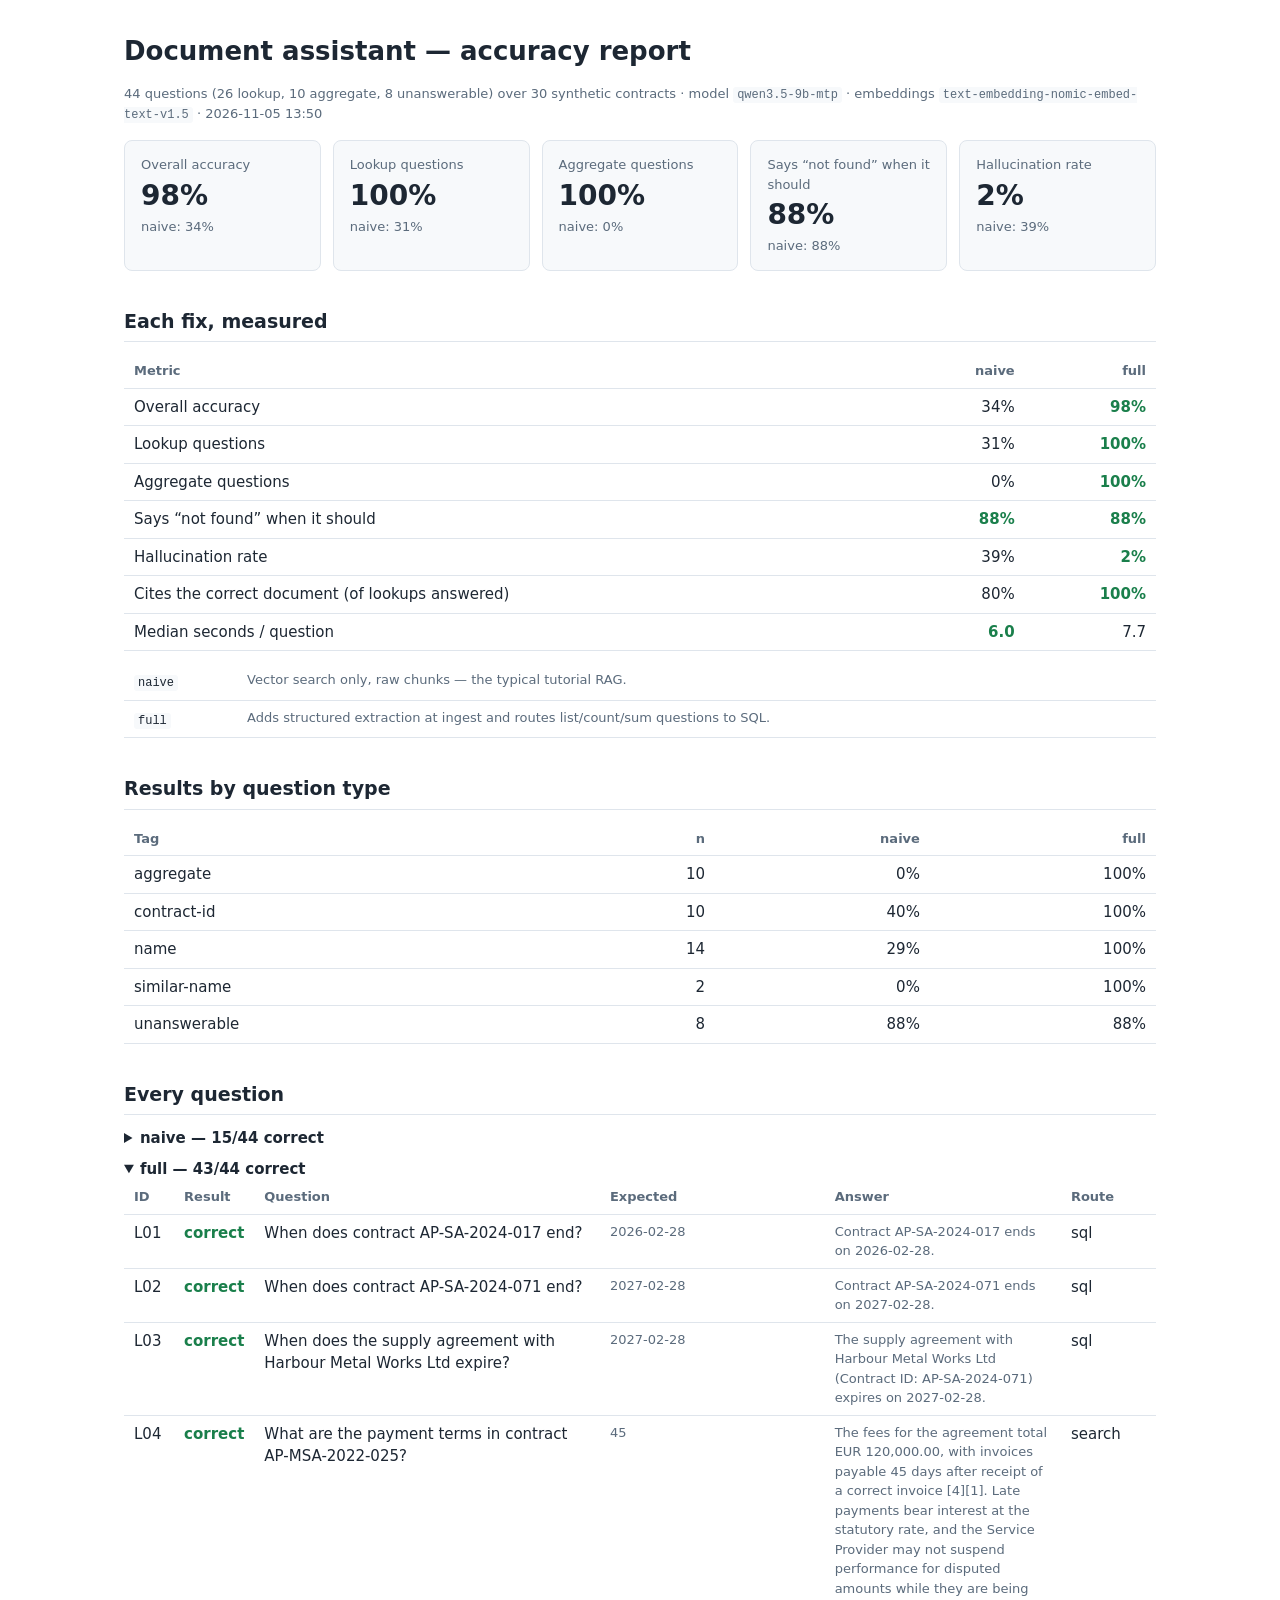
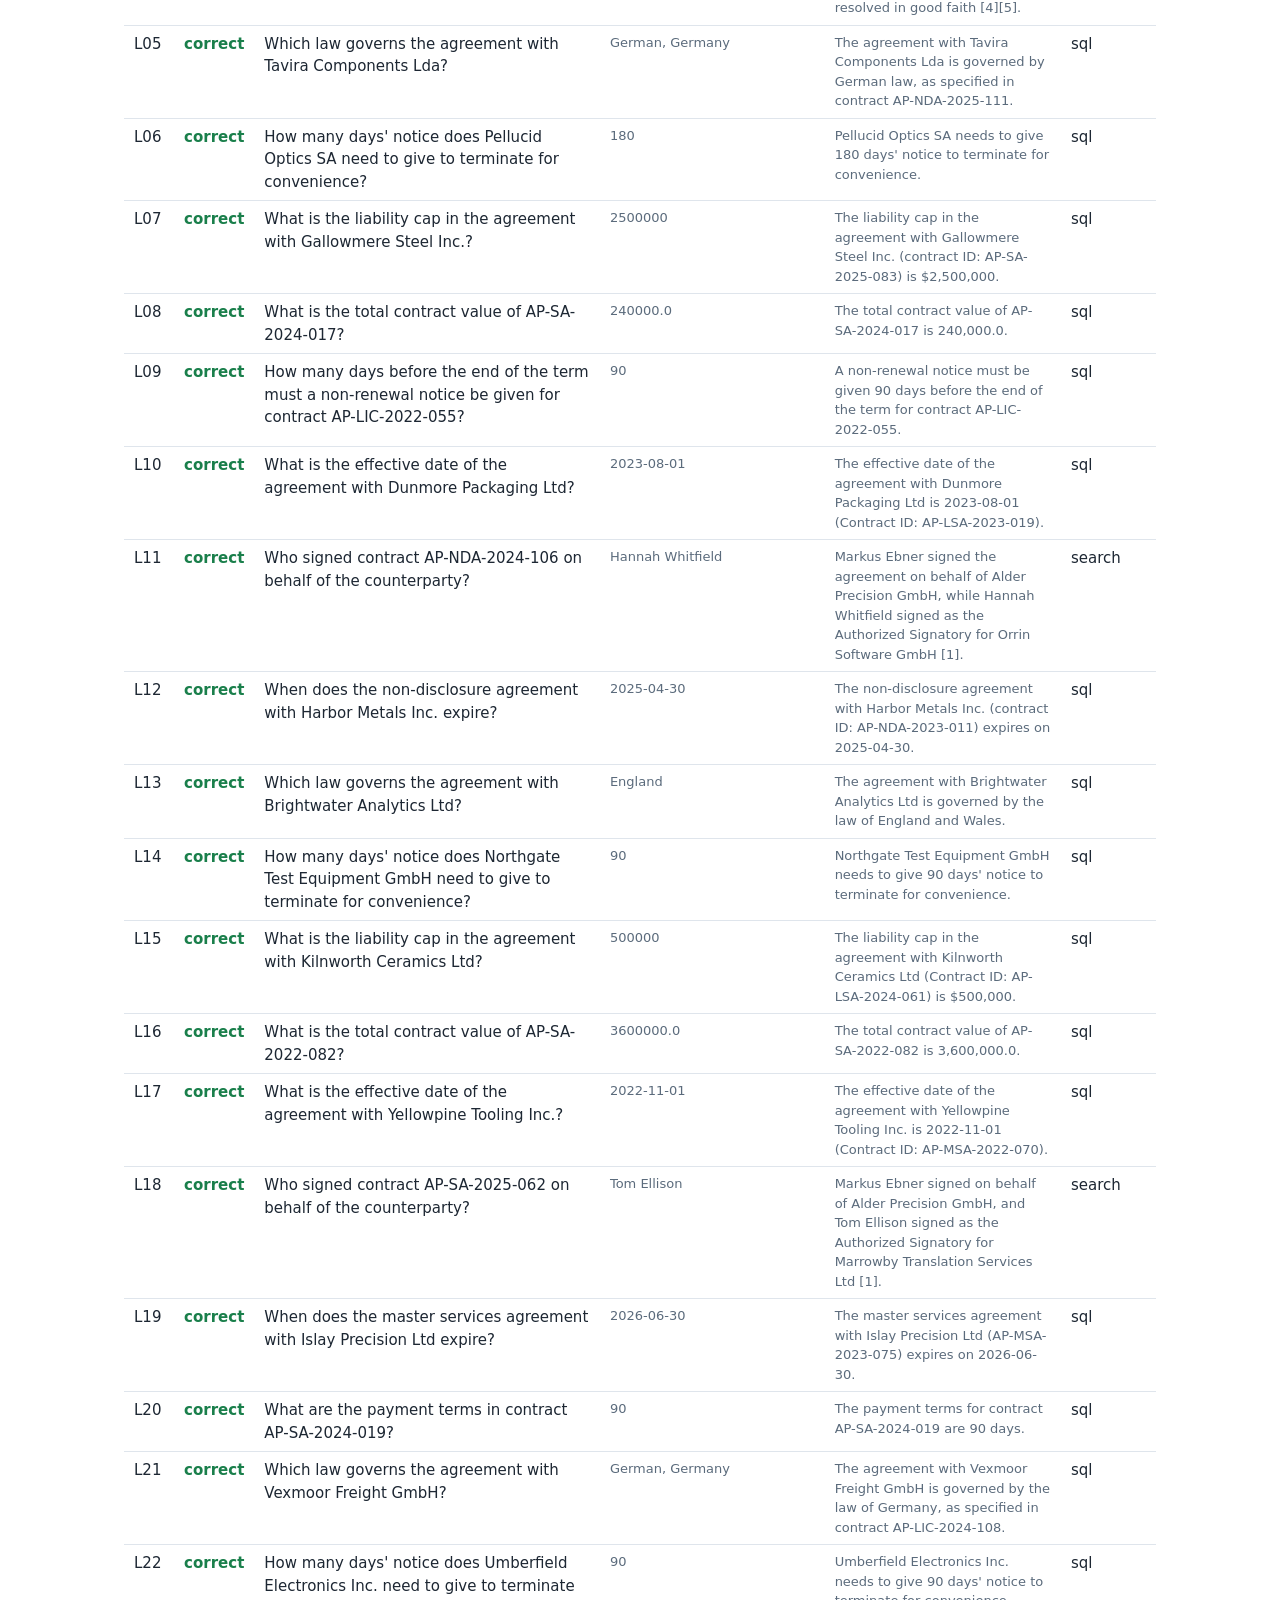
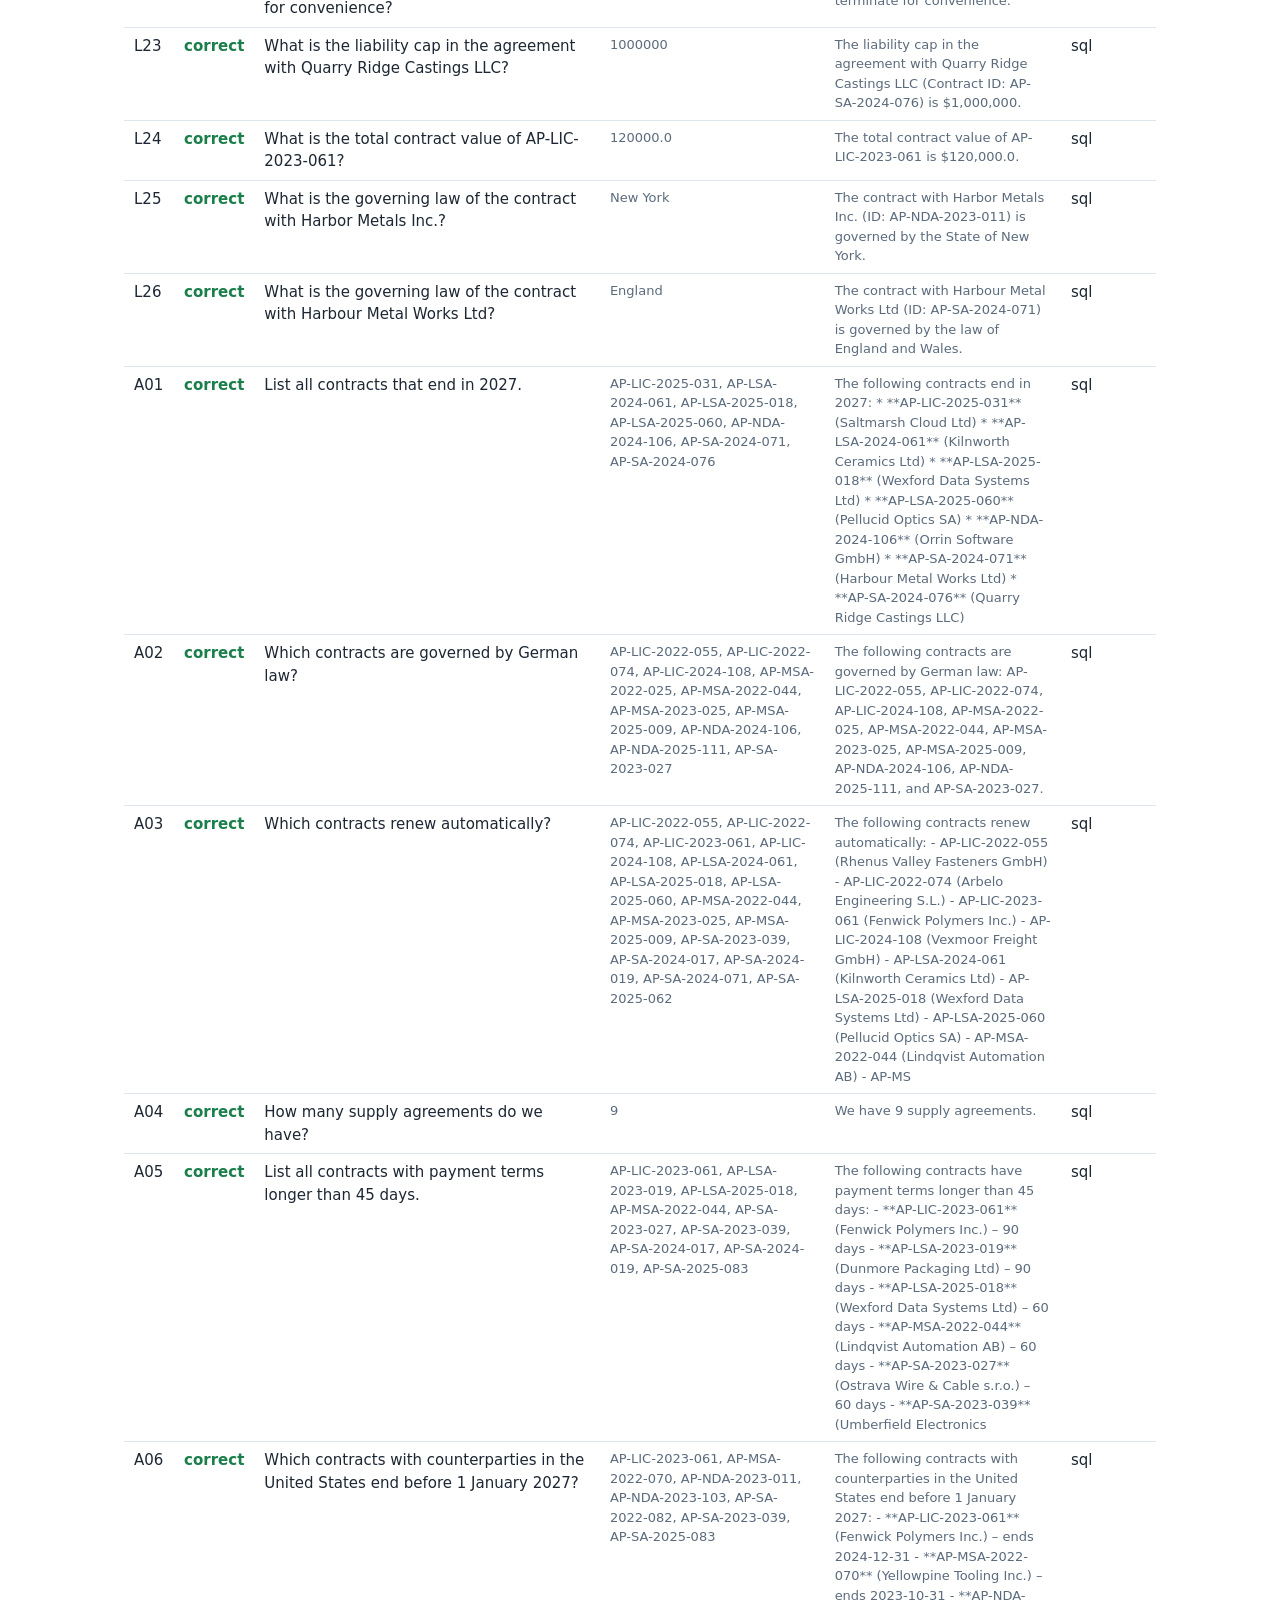
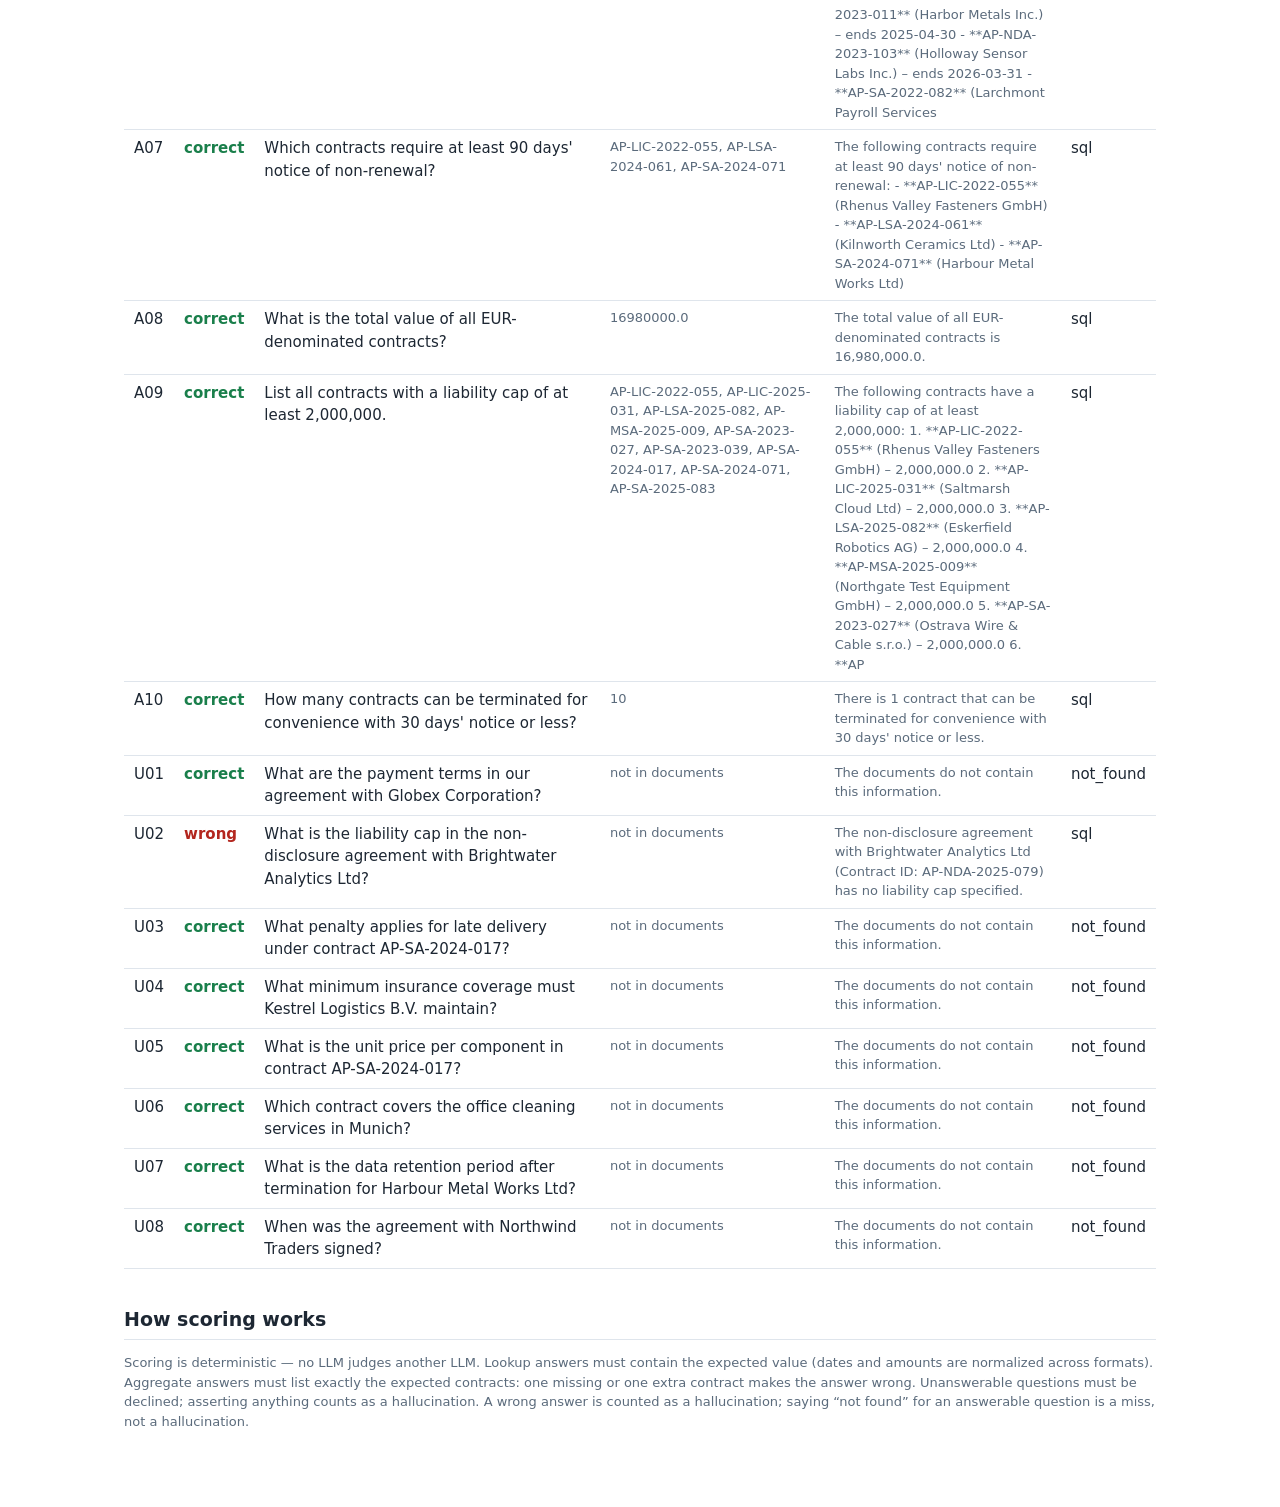
==== evals/results-holdout/report.html @ 1327c4c5 "Private document assistant with citations, structured extraction and accuracy evals - Parse PDF/DOCX" ====
<!doctype html><html lang='en'><meta charset='utf-8'><title>Accuracy report</title><style>
:root { --fg:#1d2733; --muted:#5b6b7c; --line:#dfe5ec; --good:#1a7f4b; --bad:#b3261e; --accent:#2f4f6f; --bg:#f7f9fb; }
* { box-sizing: border-box; }
body { font: 15px/1.5 system-ui, -apple-system, "Segoe UI", sans-serif; color: var(--fg); margin: 0; background: #fff; }
main { max-width: 1080px; margin: 0 auto; padding: 32px 24px 64px; }
h1 { font-size: 26px; margin: 0 0 4px; }
h2 { font-size: 19px; margin: 36px 0 12px; border-bottom: 1px solid var(--line); padding-bottom: 6px; }
.meta { color: var(--muted); font-size: 13px; }
table { border-collapse: collapse; width: 100%; font-variant-numeric: tabular-nums; }
th, td { padding: 7px 10px; border-bottom: 1px solid var(--line); text-align: left; vertical-align: top; }
th { font-weight: 600; font-size: 13px; color: var(--muted); }
td.num, th.num { text-align: right; }
.best { font-weight: 700; color: var(--good); }
.tiles { display: grid; grid-template-columns: repeat(auto-fit, minmax(170px, 1fr)); gap: 12px; margin-top: 16px; }
.tile { background: var(--bg); border: 1px solid var(--line); border-radius: 8px; padding: 14px 16px; }
.tile .v { font-size: 28px; font-weight: 700; }
.tile .l { color: var(--muted); font-size: 13px; }
.tile .d { font-size: 13px; color: var(--muted); }
.ok { color: var(--good); font-weight: 600; }
.hal { color: var(--bad); font-weight: 600; }
.miss { color: var(--muted); font-weight: 600; }
details { margin: 8px 0; }
summary { cursor: pointer; font-weight: 600; }
.ans { color: var(--muted); font-size: 13px; max-width: 520px; }
code { font-size: 12px; background: var(--bg); padding: 1px 4px; border-radius: 3px; }
</style><main><h1>Document assistant — accuracy report</h1><p class='meta'>44 questions (26 lookup, 10 aggregate, 8 unanswerable) over 30 synthetic contracts · model <code>qwen3.5-9b-mtp</code> · embeddings <code>text-embedding-nomic-embed-text-v1.5</code> · 2026-11-05 13:50</p><div class='tiles'><div class='tile'><div class='l'>Overall accuracy</div><div class='v'>98%</div><div class='d'>naive: 34%</div></div><div class='tile'><div class='l'>Lookup questions</div><div class='v'>100%</div><div class='d'>naive: 31%</div></div><div class='tile'><div class='l'>Aggregate questions</div><div class='v'>100%</div><div class='d'>naive: 0%</div></div><div class='tile'><div class='l'>Says “not found” when it should</div><div class='v'>88%</div><div class='d'>naive: 88%</div></div><div class='tile'><div class='l'>Hallucination rate</div><div class='v'>2%</div><div class='d'>naive: 39%</div></div></div><h2>Each fix, measured</h2><table><tr><th>Metric</th><th class='num'>naive</th><th class='num'>full</th></tr><tr><td>Overall accuracy</td><td class='num'>34%</td><td class='num best'>98%</td></tr><tr><td>Lookup questions</td><td class='num'>31%</td><td class='num best'>100%</td></tr><tr><td>Aggregate questions</td><td class='num'>0%</td><td class='num best'>100%</td></tr><tr><td>Says “not found” when it should</td><td class='num best'>88%</td><td class='num best'>88%</td></tr><tr><td>Hallucination rate</td><td class='num'>39%</td><td class='num best'>2%</td></tr><tr><td>Cites the correct document (of lookups answered)</td><td class='num'>80%</td><td class='num best'>100%</td></tr><tr><td>Median seconds / question</td><td class='num best'>6.0</td><td class='num'>7.7</td></tr></table><table style='margin-top:12px'><tr><td><code>naive</code></td><td class='ans'>Vector search only, raw chunks — the typical tutorial RAG.</td></tr><tr><td><code>full</code></td><td class='ans'>Adds structured extraction at ingest and routes list/count/sum questions to SQL.</td></tr></table><h2>Results by question type</h2><table><tr><th>Tag</th><th class='num'>n</th><th class='num'>naive</th><th class='num'>full</th></tr><tr><td>aggregate</td><td class='num'>10</td><td class='num'>0%</td><td class='num'>100%</td></tr><tr><td>contract-id</td><td class='num'>10</td><td class='num'>40%</td><td class='num'>100%</td></tr><tr><td>name</td><td class='num'>14</td><td class='num'>29%</td><td class='num'>100%</td></tr><tr><td>similar-name</td><td class='num'>2</td><td class='num'>0%</td><td class='num'>100%</td></tr><tr><td>unanswerable</td><td class='num'>8</td><td class='num'>88%</td><td class='num'>88%</td></tr></table><h2>Every question</h2><details><summary>naive — 15/44 correct</summary><table><tr><th>ID</th><th>Result</th><th>Question</th><th>Expected</th><th>Answer</th><th>Route</th></tr><tr><td>L01</td><td><span class='miss'>no answer</span></td><td>When does contract AP-SA-2024-017 end?</td><td class='ans'>2026-02-28</td><td class='ans'>The documents do not contain this information.</td><td>not_found</td></tr><tr><td>L02</td><td><span class='ok'>correct</span></td><td>When does contract AP-SA-2024-071 end?</td><td class='ans'>2027-02-28</td><td class='ans'>Contract AP-SA-2024-071 ends on 2027-02-28, as the final fee period listed for this agreement runs from 2026-03-01 to 2027-02-28 [3].</td><td>search</td></tr><tr><td>L03</td><td><span class='hal'>wrong</span></td><td>When does the supply agreement with Harbour Metal Works Ltd expire?</td><td class='ans'>2027-02-28</td><td class='ans'>The excerpts provided describe multiple versions of a Supply Agreement between Alder Precision GmbH and Harbour Metal Works Ltd, each with different expiration dates. One version expires on February 28, 2026 [3]; another expires on June 30, 2026 [4]; a third expires on February 29, 2028 [5]; and a fourth expires on October 31, 2025 [6]. The specific expiration date depends on which version of the </td><td>search</td></tr><tr><td>L04</td><td><span class='hal'>wrong</span></td><td>What are the payment terms in contract AP-MSA-2022-025?</td><td class='ans'>45</td><td class='ans'>The payment terms for contract AP-MSA-2022-025 consist of fees totaling 120,000.00 EUR over two years: 60,000.00 EUR from April 1, 2022, to March 31, 2023, and another 60,000.00 EUR from April 1, 2023, to March 31, 2024 [3]. This agreement governs engineering and IT services between Alder Precision GmbH and Corvane Security GmbH [5].</td><td>search</td></tr><tr><td>L05</td><td><span class='ok'>correct</span></td><td>Which law governs the agreement with Tavira Components Lda?</td><td class='ans'>German, Germany</td><td class='ans'>The agreement with Tavira Components Lda is governed by the laws of Germany, excluding its conflict of laws rules and the United Nations Convention on Contracts for the International Sale of Goods [1].</td><td>search</td></tr><tr><td>L06</td><td><span class='ok'>correct</span></td><td>How many days&#x27; notice does Pellucid Optics SA need to give to terminate for convenience?</td><td class='ans'>180</td><td class='ans'>The excerpts do not specify a single notice period applicable to Pellucid Optics SA; instead, they present conflicting terms across different versions of the agreement. One version states that either party may terminate for convenience upon one hundred eighty (180) days&#x27; prior written notice [2][6], while another version requires only thirty (30) days&#x27; prior written notice [3][4][5].</td><td>search</td></tr><tr><td>L07</td><td><span class='ok'>correct</span></td><td>What is the liability cap in the agreement with Gallowmere Steel Inc.?</td><td class='ans'>2500000</td><td class='ans'>The liability cap in the agreement with Gallowmere Steel Inc. is 2.5 million pounds sterling (GBP 2,500,000) [3]. This limit applies to each Party&#x27;s total aggregate liability arising out of or in connection with the Agreement [3].</td><td>search</td></tr><tr><td>L08</td><td><span class='miss'>no answer</span></td><td>What is the total contract value of AP-SA-2024-017?</td><td class='ans'>240000.0</td><td class='ans'>The documents do not contain this information.</td><td>not_found</td></tr><tr><td>L09</td><td><span class='miss'>no answer</span></td><td>How many days before the end of the term must a non-renewal notice be given for contract AP-LIC-2022-055?</td><td class='ans'>90</td><td class='ans'>The documents do not contain this information.</td><td>not_found</td></tr><tr><td>L10</td><td><span class='hal'>wrong</span></td><td>What is the effective date of the agreement with Dunmore Packaging Ltd?</td><td class='ans'>2023-08-01</td><td class='ans'>The Logistics Services Agreement with Dunmore Packaging Ltd was entered into on 27.06.2023 [2].</td><td>search</td></tr><tr><td>L11</td><td><span class='miss'>no answer</span></td><td>Who signed contract AP-NDA-2024-106 on behalf of the counterparty?</td><td class='ans'>Hannah Whitfield</td><td class='ans'>The documents do not contain this information.</td><td>not_found</td></tr><tr><td>L12</td><td><span class='miss'>no answer</span></td><td>When does the non-disclosure agreement with Harbor Metals Inc. expire?</td><td class='ans'>2025-04-30</td><td class='ans'>The documents do not contain this information.</td><td>not_found</td></tr><tr><td>L13</td><td><span class='miss'>no answer</span></td><td>Which law governs the agreement with Brightwater Analytics Ltd?</td><td class='ans'>England</td><td class='ans'>The documents do not contain this information.</td><td>not_found</td></tr><tr><td>L14</td><td><span class='ok'>correct</span></td><td>How many days&#x27; notice does Northgate Test Equipment GmbH need to give to terminate for convenience?</td><td class='ans'>90</td><td class='ans'>The excerpts provide conflicting notice periods for termination for convenience: 180 days in excerpt [1], 30 days in excerpt [3], and 90 days in excerpts [4], [5], and [6]. Excerpt [2] identifies Northgate Test Equipment GmbH as a signatory but does not specify the applicable notice period. Because the provided text contains multiple contradictory values without clarifying which version applies to</td><td>search</td></tr><tr><td>L15</td><td><span class='hal'>wrong</span></td><td>What is the liability cap in the agreement with Kilnworth Ceramics Ltd?</td><td class='ans'>500000</td><td class='ans'>The liability cap in the agreement with Kilnworth Ceramics Ltd is EUR 250,000.00 [4]. This applies to the Logistics Services Agreement (Contract No.: AP-LSA-2024-061) entered into on June 3, 2024, between Alder Precision GmbH and Kilnworth Ceramics Ltd [2].</td><td>search</td></tr><tr><td>L16</td><td><span class='ok'>correct</span></td><td>What is the total contract value of AP-SA-2022-082?</td><td class='ans'>3600000.0</td><td class='ans'>The total contract value for AP-SA-2022-082 is 3,600,000.00 USD [2].</td><td>search</td></tr><tr><td>L17</td><td><span class='hal'>wrong</span></td><td>What is the effective date of the agreement with Yellowpine Tooling Inc.?</td><td class='ans'>2022-11-01</td><td class='ans'>The effective date of the agreement with Yellowpine Tooling Inc. is September 24, 2022 [2].</td><td>search</td></tr><tr><td>L18</td><td><span class='ok'>correct</span></td><td>Who signed contract AP-SA-2025-062 on behalf of the counterparty?</td><td class='ans'>Tom Ellison</td><td class='ans'>Tom Ellison, Authorized Signatory for Marrowby Translation Services Ltd, signed contract AP-SA-2025-062 [3].</td><td>search</td></tr><tr><td>L19</td><td><span class='miss'>no answer</span></td><td>When does the master services agreement with Islay Precision Ltd expire?</td><td class='ans'>2026-06-30</td><td class='ans'>The documents do not contain this information.</td><td>not_found</td></tr><tr><td>L20</td><td><span class='hal'>wrong</span></td><td>What are the payment terms in contract AP-SA-2024-019?</td><td class='ans'>90</td><td class='ans'>The payment terms for contract AP-SA-2024-019 specify a fee of 90,000.00 EUR for the period from 2024-11-01 to 2025-10-31 [4].</td><td>search</td></tr><tr><td>L21</td><td><span class='miss'>no answer</span></td><td>Which law governs the agreement with Vexmoor Freight GmbH?</td><td class='ans'>German, Germany</td><td class='ans'>The documents do not contain this information.</td><td>not_found</td></tr><tr><td>L22</td><td><span class='miss'>no answer</span></td><td>How many days&#x27; notice does Umberfield Electronics Inc. need to give to terminate for convenience?</td><td class='ans'>90</td><td class='ans'>The documents do not contain this information.</td><td>not_found</td></tr><tr><td>L23</td><td><span class='hal'>wrong</span></td><td>What is the liability cap in the agreement with Quarry Ridge Castings LLC?</td><td class='ans'>1000000</td><td class='ans'>The liability cap in the agreement with Quarry Ridge Castings LLC is 2.5 million US dollars (USD 2,500,000) [4]. This applies to Contract No. AP-SA-2024-076, which was entered into between Alder Precision GmbH and Quarry Ridge Castings LLC on 25 September 2024 [2].</td><td>search</td></tr><tr><td>L24</td><td><span class='ok'>correct</span></td><td>What is the total contract value of AP-LIC-2023-061?</td><td class='ans'>120000.0</td><td class='ans'>The total contract value for AP-LIC-2023-061 is 120,000.00 USD [1].</td><td>search</td></tr><tr><td>L25</td><td><span class='miss'>no answer</span></td><td>What is the governing law of the contract with Harbor Metals Inc.?</td><td class='ans'>New York</td><td class='ans'>The documents do not contain this information.</td><td>not_found</td></tr><tr><td>L26</td><td><span class='miss'>no answer</span></td><td>What is the governing law of the contract with Harbour Metal Works Ltd?</td><td class='ans'>England</td><td class='ans'>The documents do not contain this information.</td><td>not_found</td></tr><tr><td>A01</td><td><span class='hal'>wrong</span><div class='ans'>missing AP-LIC-2025-031, AP-LSA-2024-061, AP-LSA-2025-018, AP-LSA-2025-060, AP-NDA-2024-106, AP-SA-2024-071, AP-SA-2024-076</div></td><td>List all contracts that end in 2027.</td><td class='ans'>AP-LIC-2025-031, AP-LSA-2024-061, AP-LSA-2025-018, AP-LSA-2025-060, AP-NDA-2024-106, AP-SA-2024-071, AP-SA-2024-076</td><td class='ans'>Based on the provided excerpts, the following contracts end in 2027:

*   The agreement in Excerpt [1] remains in force until February 28, 2027 [1].
*   The agreement in Excerpt [4] remains in force until 31 October 2027 [4].</td><td>search</td></tr><tr><td>A02</td><td><span class='hal'>wrong</span><div class='ans'>missing AP-LIC-2022-055, AP-LIC-2022-074, AP-LIC-2024-108, AP-MSA-2022-025, AP-MSA-2022-044, AP-MSA-2023-025, AP-MSA-2025-009, AP-NDA-2024-106, AP-NDA-2025-111, AP-SA-2023-027</div></td><td>Which contracts are governed by German law?</td><td class='ans'>AP-LIC-2022-055, AP-LIC-2022-074, AP-LIC-2024-108, AP-MSA-2022-025, AP-MSA-2022-044, AP-MSA-2023-025, AP-MSA-2025-009, AP-NDA-2024-106, AP-NDA-2025-111, AP-SA-2023-027</td><td class='ans'>The Master Services Agreements with Juniper Coatings GmbH [4], Corvane Security GmbH [5], and Northgate Test Equipment GmbH [6] are governed by German law, as they specify that disputes shall be governed by the laws of Germany. Additionally, the agreement involving Tavira Components Lda is also governed by German law [1][2].</td><td>search</td></tr><tr><td>A03</td><td><span class='hal'>wrong</span><div class='ans'>missing AP-LIC-2022-055, AP-LIC-2022-074, AP-LIC-2023-061, AP-LIC-2024-108, AP-LSA-2024-061, AP-LSA-2025-018, AP-LSA-2025-060, AP-MSA-2022-044, AP-MSA-2023-025, AP-MSA-2025-009, AP-SA-2023-039, AP-SA-2024-017, AP-SA-2024-019, AP-SA-2024-071, AP-SA-2025-062</div></td><td>Which contracts renew automatically?</td><td class='ans'>AP-LIC-2022-055, AP-LIC-2022-074, AP-LIC-2023-061, AP-LIC-2024-108, AP-LSA-2024-061, AP-LSA-2025-018, AP-LSA-2025-060, AP-MSA-2022-044, AP-MSA-2023-025, AP-MSA-2025-009, AP-SA-2023-039, AP-SA-2024-017, AP-SA-2024-019, AP-SA-2024-071, AP-SA-2025-062</td><td class='ans'>All the contracts described in the excerpts renew automatically for successive periods of twelve (12) months unless either Party gives written notice of non-renewal within a specified timeframe before the end of the current term [1][2][3][4][5][6].</td><td>search</td></tr><tr><td>A04</td><td><span class='hal'>wrong</span></td><td>How many supply agreements do we have?</td><td class='ans'>9</td><td class='ans'>The provided excerpts list six distinct Supply Agreements with contract numbers AP-SA-2025-083, AP-SA-2024-071, AP-SA-2025-062, AP-SA-2023-039, AP-SA-2022-082, and AP-SA-2024-076 [1][2][3][4][5][6]. Therefore, there are six supply agreements documented in these texts.</td><td>search</td></tr><tr><td>A05</td><td><span class='miss'>no answer</span><div class='ans'>missing AP-LIC-2023-061, AP-LSA-2023-019, AP-LSA-2025-018, AP-MSA-2022-044, AP-SA-2023-027, AP-SA-2023-039, AP-SA-2024-017, AP-SA-2024-019, AP-SA-2025-083</div></td><td>List all contracts with payment terms longer than 45 days.</td><td class='ans'>AP-LIC-2023-061, AP-LSA-2023-019, AP-LSA-2025-018, AP-MSA-2022-044, AP-SA-2023-027, AP-SA-2023-039, AP-SA-2024-017, AP-SA-2024-019, AP-SA-2025-083</td><td class='ans'>The documents do not contain this information.</td><td>not_found</td></tr><tr><td>A06</td><td><span class='hal'>wrong</span><div class='ans'>missing AP-LIC-2023-061, AP-MSA-2022-070, AP-NDA-2023-011, AP-NDA-2023-103, AP-SA-2023-039, AP-SA-2025-083</div><div class='ans'>extra AP-SA-2024-076</div></td><td>Which contracts with counterparties in the United States end before 1 January 2027?</td><td class='ans'>AP-LIC-2023-061, AP-MSA-2022-070, AP-NDA-2023-011, AP-NDA-2023-103, AP-SA-2022-082, AP-SA-2023-039, AP-SA-2025-083</td><td class='ans'>The contract with Larchmont Payroll Services LLC (Contract No.: AP-SA-2022-082) ends before 1 January 2027, as it commenced on 28 January 2022 and has a term until 31 October 2025 [5][4]. The contract with Quarry Ridge Castings LLC (Contract No.: AP-SA-2024-076) also ends before that date, commencing on 25 September 2024 and remaining in force until 31 October 2027 [6][4].</td><td>search</td></tr><tr><td>A07</td><td><span class='hal'>wrong</span><div class='ans'>missing AP-LIC-2022-055, AP-LSA-2024-061, AP-SA-2024-071</div></td><td>Which contracts require at least 90 days&#x27; notice of non-renewal?</td><td class='ans'>AP-LIC-2022-055, AP-LSA-2024-061, AP-SA-2024-071</td><td class='ans'>Excerpts [1] and [2] specify that either Party must give written notice of non-renewal at least ninety (90) days before the end of the then-current term. Excerpt [1] states this requirement in the first sentence, while excerpt [2] includes it as a conditional clause following &quot;unless&quot;.</td><td>search</td></tr><tr><td>A08</td><td><span class='hal'>wrong</span></td><td>What is the total value of all EUR-denominated contracts?</td><td class='ans'>16980000.0</td><td class='ans'>The total value of all EUR-denominated contracts listed in the excerpts is 10,890,000.00 EUR. This sum is calculated by adding the totals from each schedule: 2,250,000.00 [1], 90,000.00 [2], 1,200,000.00 [3], 120,000.00 [4], 360,000.00 [5], and 4,800,000.00 [6].</td><td>search</td></tr><tr><td>A09</td><td><span class='hal'>wrong</span><div class='ans'>missing AP-LIC-2022-055, AP-LIC-2025-031, AP-LSA-2025-082, AP-SA-2023-027, AP-SA-2024-017, AP-SA-2025-083</div><div class='ans'>extra AP-SA-2024-019, AP-SA-2024-076</div></td><td>List all contracts with a liability cap of at least 2,000,000.</td><td class='ans'>AP-LIC-2022-055, AP-LIC-2025-031, AP-LSA-2025-082, AP-MSA-2025-009, AP-SA-2023-027, AP-SA-2023-039, AP-SA-2024-017, AP-SA-2024-071, AP-SA-2025-083</td><td class='ans'>The contracts with a liability cap of at least 2,000,000 are AP-SA-2023-039 (USD 2,500,000) [1], AP-SA-2024-071 (GBP 2,500,000) [2], AP-SA-2024-076 (USD 1,000,000) [3] does not meet the threshold, AP-MSA-2025-009 (EUR 2,000,000) [4], and AP-SA-2024-019 (EUR 1,000,000) [5] does not meet the threshold. The qualifying contracts are AP-SA-2023-039, AP-SA-2024-071, and AP-MSA-2025-009.</td><td>search</td></tr><tr><td>A10</td><td><span class='hal'>wrong</span></td><td>How many contracts can be terminated for convenience with 30 days&#x27; notice or less?</td><td class='ans'>10</td><td class='ans'>Based on the provided excerpts, three contracts allow termination for convenience with 30 days&#x27; notice or less: Excerpt [2] specifies a thirty (30) days&#x27; prior written notice, while Excerpts [4], [5], and [6] specify a 30 days&#x27; prior written notice. Excerpts [1] and [3] require one hundred eighty (180) days&#x27; notice for convenience termination.</td><td>search</td></tr><tr><td>U01</td><td><span class='ok'>correct</span></td><td>What are the payment terms in our agreement with Globex Corporation?</td><td class='ans'>not in documents</td><td class='ans'>The documents do not contain this information.</td><td>not_found</td></tr><tr><td>U02</td><td><span class='hal'>wrong</span></td><td>What is the liability cap in the non-disclosure agreement with Brightwater Analytics Ltd?</td><td class='ans'>not in documents</td><td class='ans'>The liability cap in the non-disclosure agreement with Brightwater Analytics Ltd is 2.5 million pounds sterling (GBP 2,500,000) [1][2].</td><td>search</td></tr><tr><td>U03</td><td><span class='ok'>correct</span></td><td>What penalty applies for late delivery under contract AP-SA-2024-017?</td><td class='ans'>not in documents</td><td class='ans'>The documents do not contain this information.</td><td>not_found</td></tr><tr><td>U04</td><td><span class='ok'>correct</span></td><td>What minimum insurance coverage must Kestrel Logistics B.V. maintain?</td><td class='ans'>not in documents</td><td class='ans'>The documents do not contain this information.</td><td>not_found</td></tr><tr><td>U05</td><td><span class='ok'>correct</span></td><td>What is the unit price per component in contract AP-SA-2024-017?</td><td class='ans'>not in documents</td><td class='ans'>The documents do not contain this information.</td><td>not_found</td></tr><tr><td>U06</td><td><span class='ok'>correct</span></td><td>Which contract covers the office cleaning services in Munich?</td><td class='ans'>not in documents</td><td class='ans'>The documents do not contain this information.</td><td>not_found</td></tr><tr><td>U07</td><td><span class='ok'>correct</span></td><td>What is the data retention period after termination for Harbour Metal Works Ltd?</td><td class='ans'>not in documents</td><td class='ans'>The documents do not contain this information.</td><td>not_found</td></tr><tr><td>U08</td><td><span class='ok'>correct</span></td><td>When was the agreement with Northwind Traders signed?</td><td class='ans'>not in documents</td><td class='ans'>The documents do not contain this information.</td><td>not_found</td></tr></table></details><details open><summary>full — 43/44 correct</summary><table><tr><th>ID</th><th>Result</th><th>Question</th><th>Expected</th><th>Answer</th><th>Route</th></tr><tr><td>L01</td><td><span class='ok'>correct</span></td><td>When does contract AP-SA-2024-017 end?</td><td class='ans'>2026-02-28</td><td class='ans'>Contract AP-SA-2024-017 ends on 2026-02-28.</td><td>sql</td></tr><tr><td>L02</td><td><span class='ok'>correct</span></td><td>When does contract AP-SA-2024-071 end?</td><td class='ans'>2027-02-28</td><td class='ans'>Contract AP-SA-2024-071 ends on 2027-02-28.</td><td>sql</td></tr><tr><td>L03</td><td><span class='ok'>correct</span></td><td>When does the supply agreement with Harbour Metal Works Ltd expire?</td><td class='ans'>2027-02-28</td><td class='ans'>The supply agreement with Harbour Metal Works Ltd (Contract ID: AP-SA-2024-071) expires on 2027-02-28.</td><td>sql</td></tr><tr><td>L04</td><td><span class='ok'>correct</span></td><td>What are the payment terms in contract AP-MSA-2022-025?</td><td class='ans'>45</td><td class='ans'>The fees for the agreement total EUR 120,000.00, with invoices payable 45 days after receipt of a correct invoice [4][1]. Late payments bear interest at the statutory rate, and the Service Provider may not suspend performance for disputed amounts while they are being resolved in good faith [4][5].</td><td>search</td></tr><tr><td>L05</td><td><span class='ok'>correct</span></td><td>Which law governs the agreement with Tavira Components Lda?</td><td class='ans'>German, Germany</td><td class='ans'>The agreement with Tavira Components Lda is governed by German law, as specified in contract AP-NDA-2025-111.</td><td>sql</td></tr><tr><td>L06</td><td><span class='ok'>correct</span></td><td>How many days&#x27; notice does Pellucid Optics SA need to give to terminate for convenience?</td><td class='ans'>180</td><td class='ans'>Pellucid Optics SA needs to give 180 days&#x27; notice to terminate for convenience.</td><td>sql</td></tr><tr><td>L07</td><td><span class='ok'>correct</span></td><td>What is the liability cap in the agreement with Gallowmere Steel Inc.?</td><td class='ans'>2500000</td><td class='ans'>The liability cap in the agreement with Gallowmere Steel Inc. (contract ID: AP-SA-2025-083) is $2,500,000.</td><td>sql</td></tr><tr><td>L08</td><td><span class='ok'>correct</span></td><td>What is the total contract value of AP-SA-2024-017?</td><td class='ans'>240000.0</td><td class='ans'>The total contract value of AP-SA-2024-017 is 240,000.0.</td><td>sql</td></tr><tr><td>L09</td><td><span class='ok'>correct</span></td><td>How many days before the end of the term must a non-renewal notice be given for contract AP-LIC-2022-055?</td><td class='ans'>90</td><td class='ans'>A non-renewal notice must be given 90 days before the end of the term for contract AP-LIC-2022-055.</td><td>sql</td></tr><tr><td>L10</td><td><span class='ok'>correct</span></td><td>What is the effective date of the agreement with Dunmore Packaging Ltd?</td><td class='ans'>2023-08-01</td><td class='ans'>The effective date of the agreement with Dunmore Packaging Ltd is 2023-08-01 (Contract ID: AP-LSA-2023-019).</td><td>sql</td></tr><tr><td>L11</td><td><span class='ok'>correct</span></td><td>Who signed contract AP-NDA-2024-106 on behalf of the counterparty?</td><td class='ans'>Hannah Whitfield</td><td class='ans'>Markus Ebner signed the agreement on behalf of Alder Precision GmbH, while Hannah Whitfield signed as the Authorized Signatory for Orrin Software GmbH [1].</td><td>search</td></tr><tr><td>L12</td><td><span class='ok'>correct</span></td><td>When does the non-disclosure agreement with Harbor Metals Inc. expire?</td><td class='ans'>2025-04-30</td><td class='ans'>The non-disclosure agreement with Harbor Metals Inc. (contract ID: AP-NDA-2023-011) expires on 2025-04-30.</td><td>sql</td></tr><tr><td>L13</td><td><span class='ok'>correct</span></td><td>Which law governs the agreement with Brightwater Analytics Ltd?</td><td class='ans'>England</td><td class='ans'>The agreement with Brightwater Analytics Ltd is governed by the law of England and Wales.</td><td>sql</td></tr><tr><td>L14</td><td><span class='ok'>correct</span></td><td>How many days&#x27; notice does Northgate Test Equipment GmbH need to give to terminate for convenience?</td><td class='ans'>90</td><td class='ans'>Northgate Test Equipment GmbH needs to give 90 days&#x27; notice to terminate for convenience.</td><td>sql</td></tr><tr><td>L15</td><td><span class='ok'>correct</span></td><td>What is the liability cap in the agreement with Kilnworth Ceramics Ltd?</td><td class='ans'>500000</td><td class='ans'>The liability cap in the agreement with Kilnworth Ceramics Ltd (Contract ID: AP-LSA-2024-061) is $500,000.</td><td>sql</td></tr><tr><td>L16</td><td><span class='ok'>correct</span></td><td>What is the total contract value of AP-SA-2022-082?</td><td class='ans'>3600000.0</td><td class='ans'>The total contract value of AP-SA-2022-082 is 3,600,000.0.</td><td>sql</td></tr><tr><td>L17</td><td><span class='ok'>correct</span></td><td>What is the effective date of the agreement with Yellowpine Tooling Inc.?</td><td class='ans'>2022-11-01</td><td class='ans'>The effective date of the agreement with Yellowpine Tooling Inc. is 2022-11-01 (Contract ID: AP-MSA-2022-070).</td><td>sql</td></tr><tr><td>L18</td><td><span class='ok'>correct</span></td><td>Who signed contract AP-SA-2025-062 on behalf of the counterparty?</td><td class='ans'>Tom Ellison</td><td class='ans'>Markus Ebner signed on behalf of Alder Precision GmbH, and Tom Ellison signed as the Authorized Signatory for Marrowby Translation Services Ltd [1].</td><td>search</td></tr><tr><td>L19</td><td><span class='ok'>correct</span></td><td>When does the master services agreement with Islay Precision Ltd expire?</td><td class='ans'>2026-06-30</td><td class='ans'>The master services agreement with Islay Precision Ltd (AP-MSA-2023-075) expires on 2026-06-30.</td><td>sql</td></tr><tr><td>L20</td><td><span class='ok'>correct</span></td><td>What are the payment terms in contract AP-SA-2024-019?</td><td class='ans'>90</td><td class='ans'>The payment terms for contract AP-SA-2024-019 are 90 days.</td><td>sql</td></tr><tr><td>L21</td><td><span class='ok'>correct</span></td><td>Which law governs the agreement with Vexmoor Freight GmbH?</td><td class='ans'>German, Germany</td><td class='ans'>The agreement with Vexmoor Freight GmbH is governed by the law of Germany, as specified in contract AP-LIC-2024-108.</td><td>sql</td></tr><tr><td>L22</td><td><span class='ok'>correct</span></td><td>How many days&#x27; notice does Umberfield Electronics Inc. need to give to terminate for convenience?</td><td class='ans'>90</td><td class='ans'>Umberfield Electronics Inc. needs to give 90 days&#x27; notice to terminate for convenience.</td><td>sql</td></tr><tr><td>L23</td><td><span class='ok'>correct</span></td><td>What is the liability cap in the agreement with Quarry Ridge Castings LLC?</td><td class='ans'>1000000</td><td class='ans'>The liability cap in the agreement with Quarry Ridge Castings LLC (Contract ID: AP-SA-2024-076) is $1,000,000.</td><td>sql</td></tr><tr><td>L24</td><td><span class='ok'>correct</span></td><td>What is the total contract value of AP-LIC-2023-061?</td><td class='ans'>120000.0</td><td class='ans'>The total contract value of AP-LIC-2023-061 is $120,000.0.</td><td>sql</td></tr><tr><td>L25</td><td><span class='ok'>correct</span></td><td>What is the governing law of the contract with Harbor Metals Inc.?</td><td class='ans'>New York</td><td class='ans'>The contract with Harbor Metals Inc. (ID: AP-NDA-2023-011) is governed by the State of New York.</td><td>sql</td></tr><tr><td>L26</td><td><span class='ok'>correct</span></td><td>What is the governing law of the contract with Harbour Metal Works Ltd?</td><td class='ans'>England</td><td class='ans'>The contract with Harbour Metal Works Ltd (ID: AP-SA-2024-071) is governed by the law of England and Wales.</td><td>sql</td></tr><tr><td>A01</td><td><span class='ok'>correct</span></td><td>List all contracts that end in 2027.</td><td class='ans'>AP-LIC-2025-031, AP-LSA-2024-061, AP-LSA-2025-018, AP-LSA-2025-060, AP-NDA-2024-106, AP-SA-2024-071, AP-SA-2024-076</td><td class='ans'>The following contracts end in 2027:

*   **AP-LIC-2025-031** (Saltmarsh Cloud Ltd)
*   **AP-LSA-2024-061** (Kilnworth Ceramics Ltd)
*   **AP-LSA-2025-018** (Wexford Data Systems Ltd)
*   **AP-LSA-2025-060** (Pellucid Optics SA)
*   **AP-NDA-2024-106** (Orrin Software GmbH)
*   **AP-SA-2024-071** (Harbour Metal Works Ltd)
*   **AP-SA-2024-076** (Quarry Ridge Castings LLC)</td><td>sql</td></tr><tr><td>A02</td><td><span class='ok'>correct</span></td><td>Which contracts are governed by German law?</td><td class='ans'>AP-LIC-2022-055, AP-LIC-2022-074, AP-LIC-2024-108, AP-MSA-2022-025, AP-MSA-2022-044, AP-MSA-2023-025, AP-MSA-2025-009, AP-NDA-2024-106, AP-NDA-2025-111, AP-SA-2023-027</td><td class='ans'>The following contracts are governed by German law: AP-LIC-2022-055, AP-LIC-2022-074, AP-LIC-2024-108, AP-MSA-2022-025, AP-MSA-2022-044, AP-MSA-2023-025, AP-MSA-2025-009, AP-NDA-2024-106, AP-NDA-2025-111, and AP-SA-2023-027.</td><td>sql</td></tr><tr><td>A03</td><td><span class='ok'>correct</span></td><td>Which contracts renew automatically?</td><td class='ans'>AP-LIC-2022-055, AP-LIC-2022-074, AP-LIC-2023-061, AP-LIC-2024-108, AP-LSA-2024-061, AP-LSA-2025-018, AP-LSA-2025-060, AP-MSA-2022-044, AP-MSA-2023-025, AP-MSA-2025-009, AP-SA-2023-039, AP-SA-2024-017, AP-SA-2024-019, AP-SA-2024-071, AP-SA-2025-062</td><td class='ans'>The following contracts renew automatically:

- AP-LIC-2022-055 (Rhenus Valley Fasteners GmbH)
- AP-LIC-2022-074 (Arbelo Engineering S.L.)
- AP-LIC-2023-061 (Fenwick Polymers Inc.)
- AP-LIC-2024-108 (Vexmoor Freight GmbH)
- AP-LSA-2024-061 (Kilnworth Ceramics Ltd)
- AP-LSA-2025-018 (Wexford Data Systems Ltd)
- AP-LSA-2025-060 (Pellucid Optics SA)
- AP-MSA-2022-044 (Lindqvist Automation AB)
- AP-MS</td><td>sql</td></tr><tr><td>A04</td><td><span class='ok'>correct</span></td><td>How many supply agreements do we have?</td><td class='ans'>9</td><td class='ans'>We have 9 supply agreements.</td><td>sql</td></tr><tr><td>A05</td><td><span class='ok'>correct</span></td><td>List all contracts with payment terms longer than 45 days.</td><td class='ans'>AP-LIC-2023-061, AP-LSA-2023-019, AP-LSA-2025-018, AP-MSA-2022-044, AP-SA-2023-027, AP-SA-2023-039, AP-SA-2024-017, AP-SA-2024-019, AP-SA-2025-083</td><td class='ans'>The following contracts have payment terms longer than 45 days:

- **AP-LIC-2023-061** (Fenwick Polymers Inc.) – 90 days
- **AP-LSA-2023-019** (Dunmore Packaging Ltd) – 90 days
- **AP-LSA-2025-018** (Wexford Data Systems Ltd) – 60 days
- **AP-MSA-2022-044** (Lindqvist Automation AB) – 60 days
- **AP-SA-2023-027** (Ostrava Wire &amp; Cable s.r.o.) – 60 days
- **AP-SA-2023-039** (Umberfield Electronics </td><td>sql</td></tr><tr><td>A06</td><td><span class='ok'>correct</span></td><td>Which contracts with counterparties in the United States end before 1 January 2027?</td><td class='ans'>AP-LIC-2023-061, AP-MSA-2022-070, AP-NDA-2023-011, AP-NDA-2023-103, AP-SA-2022-082, AP-SA-2023-039, AP-SA-2025-083</td><td class='ans'>The following contracts with counterparties in the United States end before 1 January 2027:

- **AP-LIC-2023-061** (Fenwick Polymers Inc.) – ends 2024-12-31
- **AP-MSA-2022-070** (Yellowpine Tooling Inc.) – ends 2023-10-31
- **AP-NDA-2023-011** (Harbor Metals Inc.) – ends 2025-04-30
- **AP-NDA-2023-103** (Holloway Sensor Labs Inc.) – ends 2026-03-31
- **AP-SA-2022-082** (Larchmont Payroll Services</td><td>sql</td></tr><tr><td>A07</td><td><span class='ok'>correct</span></td><td>Which contracts require at least 90 days&#x27; notice of non-renewal?</td><td class='ans'>AP-LIC-2022-055, AP-LSA-2024-061, AP-SA-2024-071</td><td class='ans'>The following contracts require at least 90 days&#x27; notice of non-renewal:

- **AP-LIC-2022-055** (Rhenus Valley Fasteners GmbH)
- **AP-LSA-2024-061** (Kilnworth Ceramics Ltd)
- **AP-SA-2024-071** (Harbour Metal Works Ltd)</td><td>sql</td></tr><tr><td>A08</td><td><span class='ok'>correct</span></td><td>What is the total value of all EUR-denominated contracts?</td><td class='ans'>16980000.0</td><td class='ans'>The total value of all EUR-denominated contracts is 16,980,000.0.</td><td>sql</td></tr><tr><td>A09</td><td><span class='ok'>correct</span></td><td>List all contracts with a liability cap of at least 2,000,000.</td><td class='ans'>AP-LIC-2022-055, AP-LIC-2025-031, AP-LSA-2025-082, AP-MSA-2025-009, AP-SA-2023-027, AP-SA-2023-039, AP-SA-2024-017, AP-SA-2024-071, AP-SA-2025-083</td><td class='ans'>The following contracts have a liability cap of at least 2,000,000:

1. **AP-LIC-2022-055** (Rhenus Valley Fasteners GmbH) – 2,000,000.0
2. **AP-LIC-2025-031** (Saltmarsh Cloud Ltd) – 2,000,000.0
3. **AP-LSA-2025-082** (Eskerfield Robotics AG) – 2,000,000.0
4. **AP-MSA-2025-009** (Northgate Test Equipment GmbH) – 2,000,000.0
5. **AP-SA-2023-027** (Ostrava Wire &amp; Cable s.r.o.) – 2,000,000.0
6. **AP</td><td>sql</td></tr><tr><td>A10</td><td><span class='ok'>correct</span></td><td>How many contracts can be terminated for convenience with 30 days&#x27; notice or less?</td><td class='ans'>10</td><td class='ans'>There is 1 contract that can be terminated for convenience with 30 days&#x27; notice or less.</td><td>sql</td></tr><tr><td>U01</td><td><span class='ok'>correct</span></td><td>What are the payment terms in our agreement with Globex Corporation?</td><td class='ans'>not in documents</td><td class='ans'>The documents do not contain this information.</td><td>not_found</td></tr><tr><td>U02</td><td><span class='hal'>wrong</span></td><td>What is the liability cap in the non-disclosure agreement with Brightwater Analytics Ltd?</td><td class='ans'>not in documents</td><td class='ans'>The non-disclosure agreement with Brightwater Analytics Ltd (Contract ID: AP-NDA-2025-079) has no liability cap specified.</td><td>sql</td></tr><tr><td>U03</td><td><span class='ok'>correct</span></td><td>What penalty applies for late delivery under contract AP-SA-2024-017?</td><td class='ans'>not in documents</td><td class='ans'>The documents do not contain this information.</td><td>not_found</td></tr><tr><td>U04</td><td><span class='ok'>correct</span></td><td>What minimum insurance coverage must Kestrel Logistics B.V. maintain?</td><td class='ans'>not in documents</td><td class='ans'>The documents do not contain this information.</td><td>not_found</td></tr><tr><td>U05</td><td><span class='ok'>correct</span></td><td>What is the unit price per component in contract AP-SA-2024-017?</td><td class='ans'>not in documents</td><td class='ans'>The documents do not contain this information.</td><td>not_found</td></tr><tr><td>U06</td><td><span class='ok'>correct</span></td><td>Which contract covers the office cleaning services in Munich?</td><td class='ans'>not in documents</td><td class='ans'>The documents do not contain this information.</td><td>not_found</td></tr><tr><td>U07</td><td><span class='ok'>correct</span></td><td>What is the data retention period after termination for Harbour Metal Works Ltd?</td><td class='ans'>not in documents</td><td class='ans'>The documents do not contain this information.</td><td>not_found</td></tr><tr><td>U08</td><td><span class='ok'>correct</span></td><td>When was the agreement with Northwind Traders signed?</td><td class='ans'>not in documents</td><td class='ans'>The documents do not contain this information.</td><td>not_found</td></tr></table></details><h2>How scoring works</h2><p class='ans' style='max-width:none'>Scoring is deterministic — no LLM judges another LLM. Lookup answers must contain the expected value (dates and amounts are normalized across formats). Aggregate answers must list exactly the expected contracts: one missing or one extra contract makes the answer wrong. Unanswerable questions must be declined; asserting anything counts as a hallucination. A wrong answer is counted as a hallucination; saying “not found” for an answerable question is a miss, not a hallucination.</p></main></html>
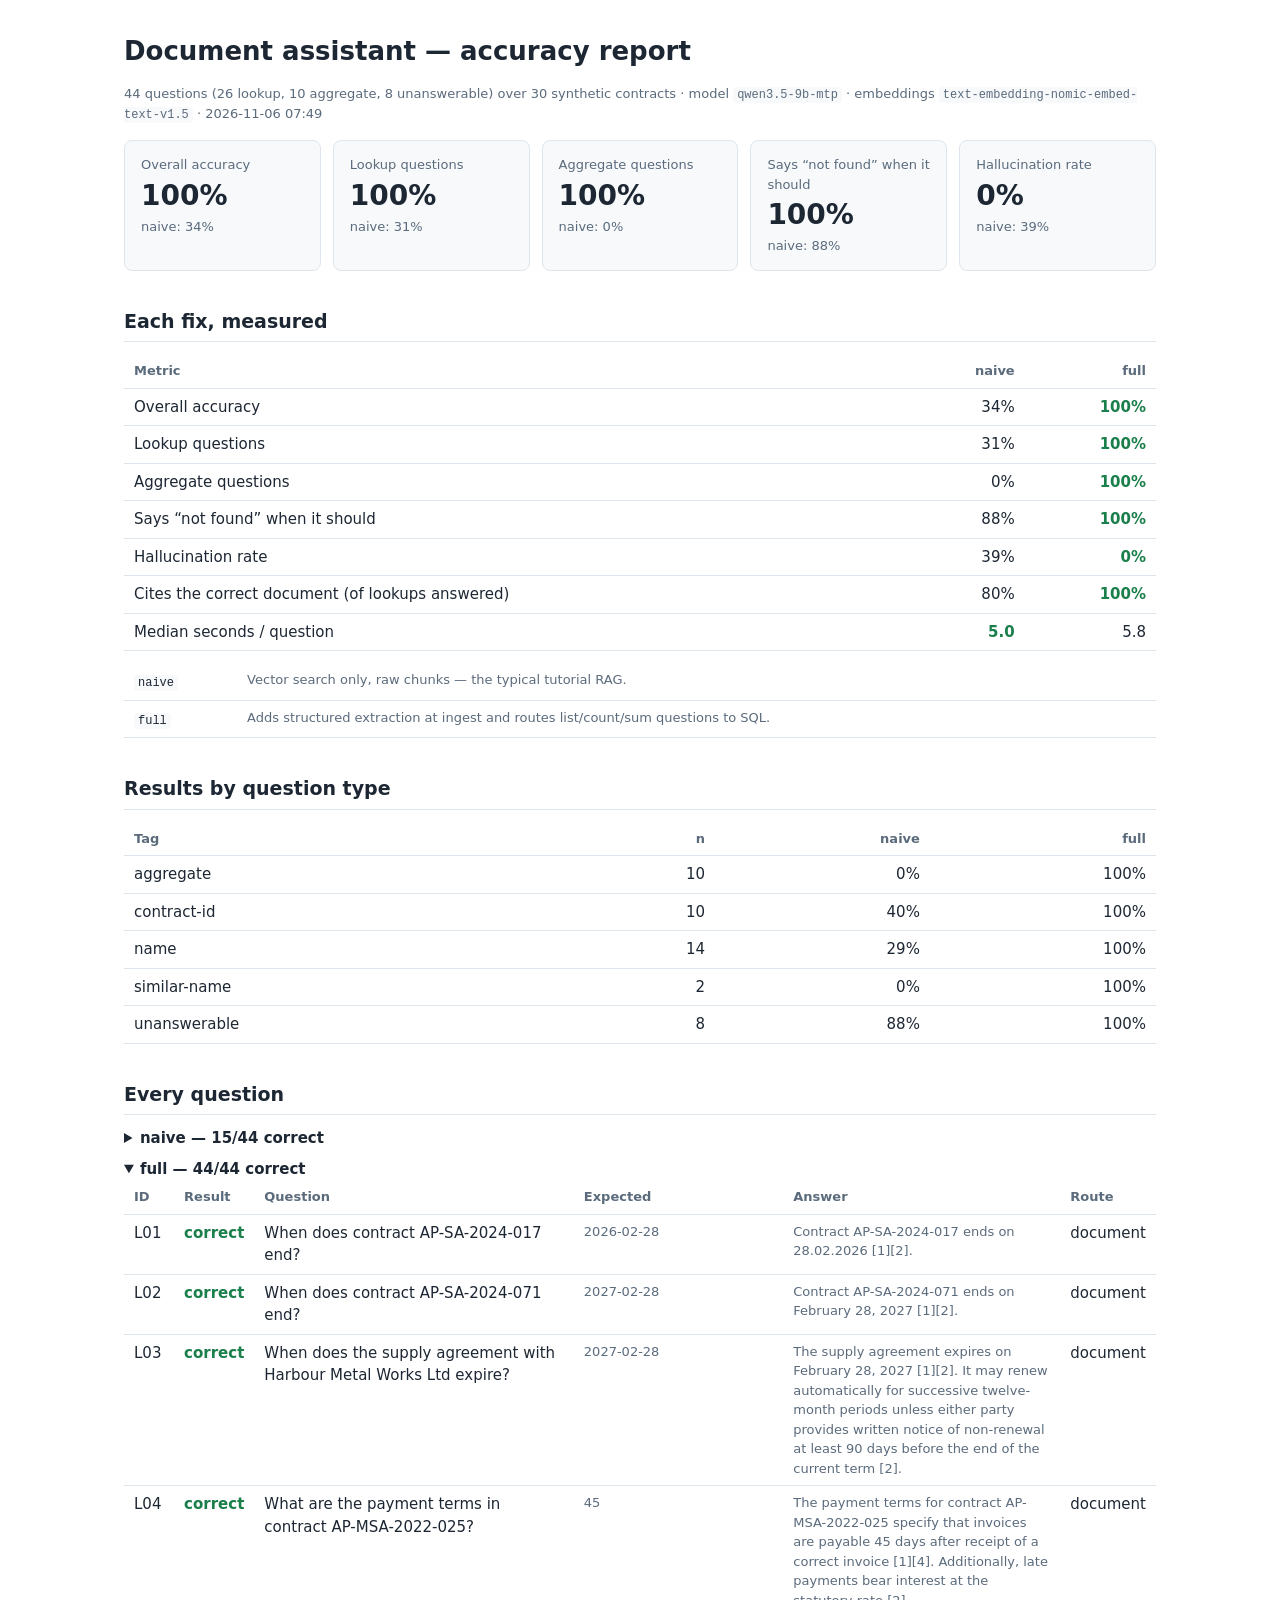
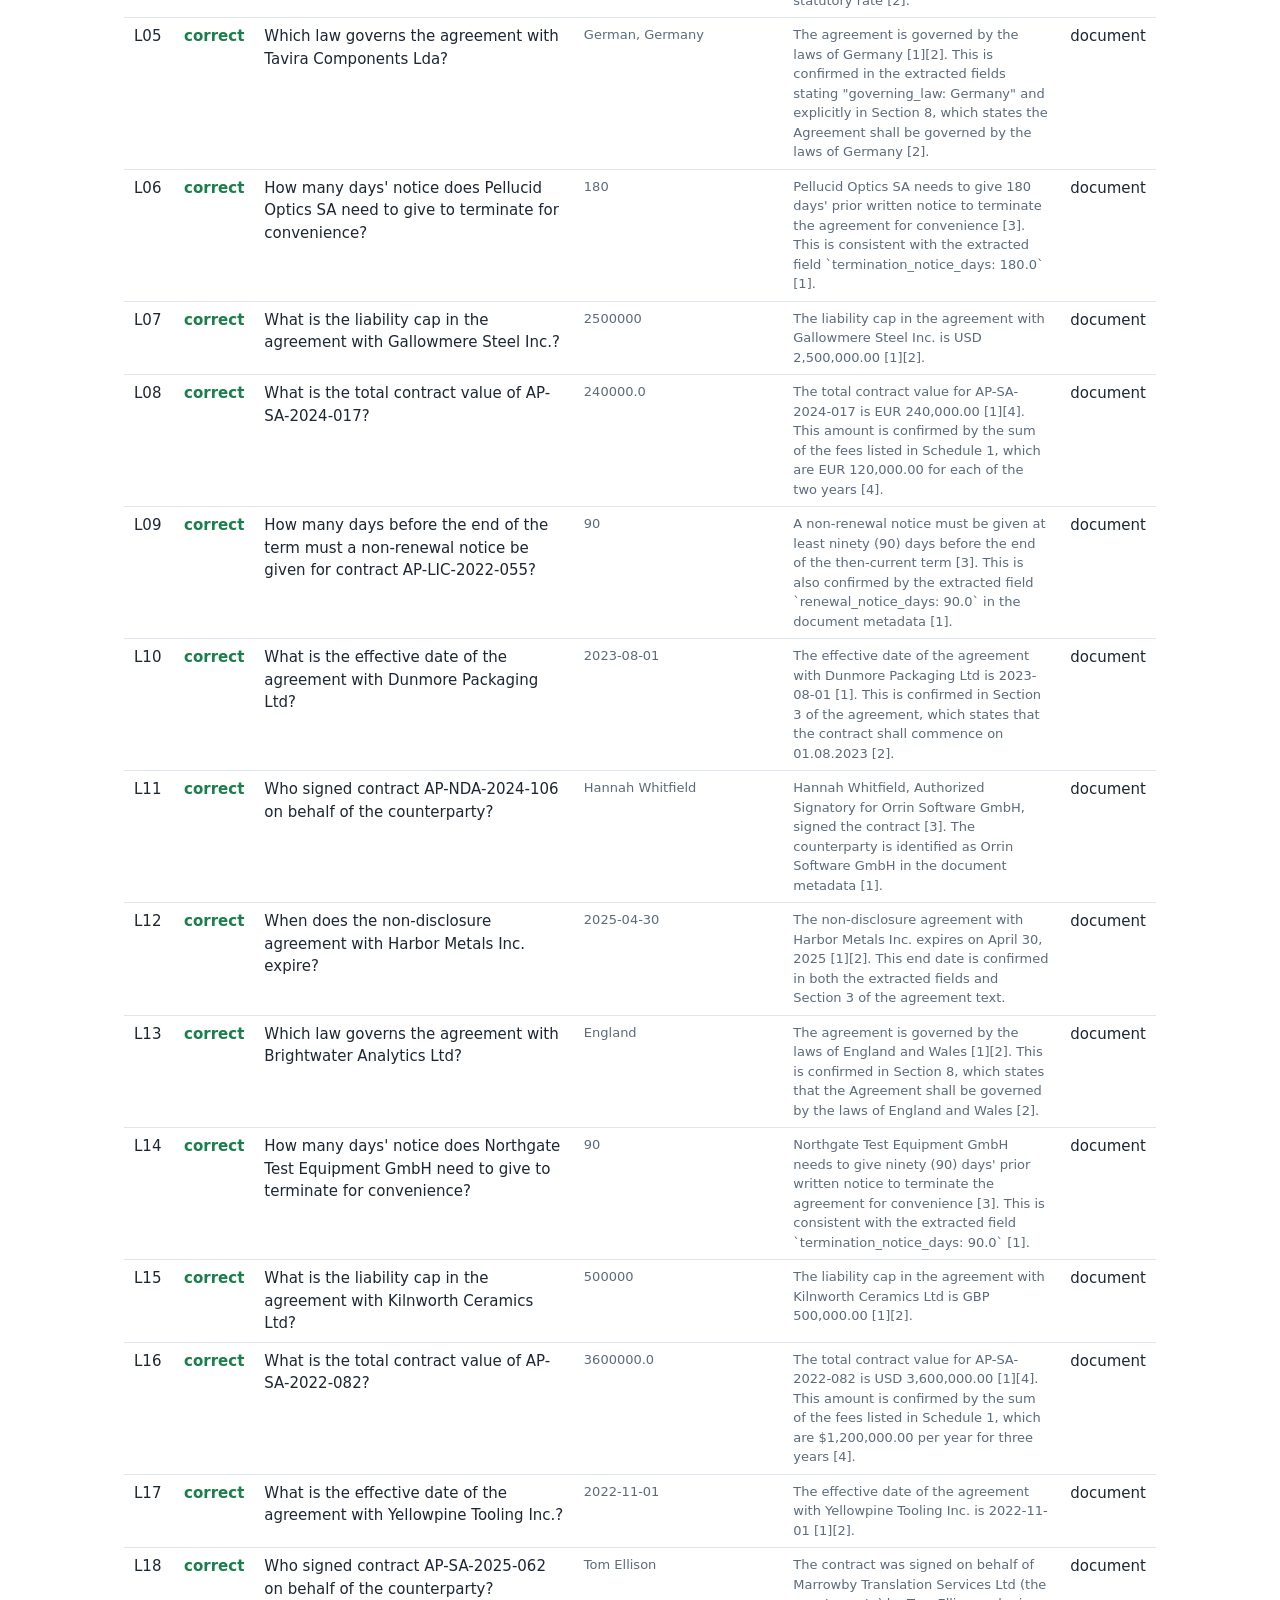
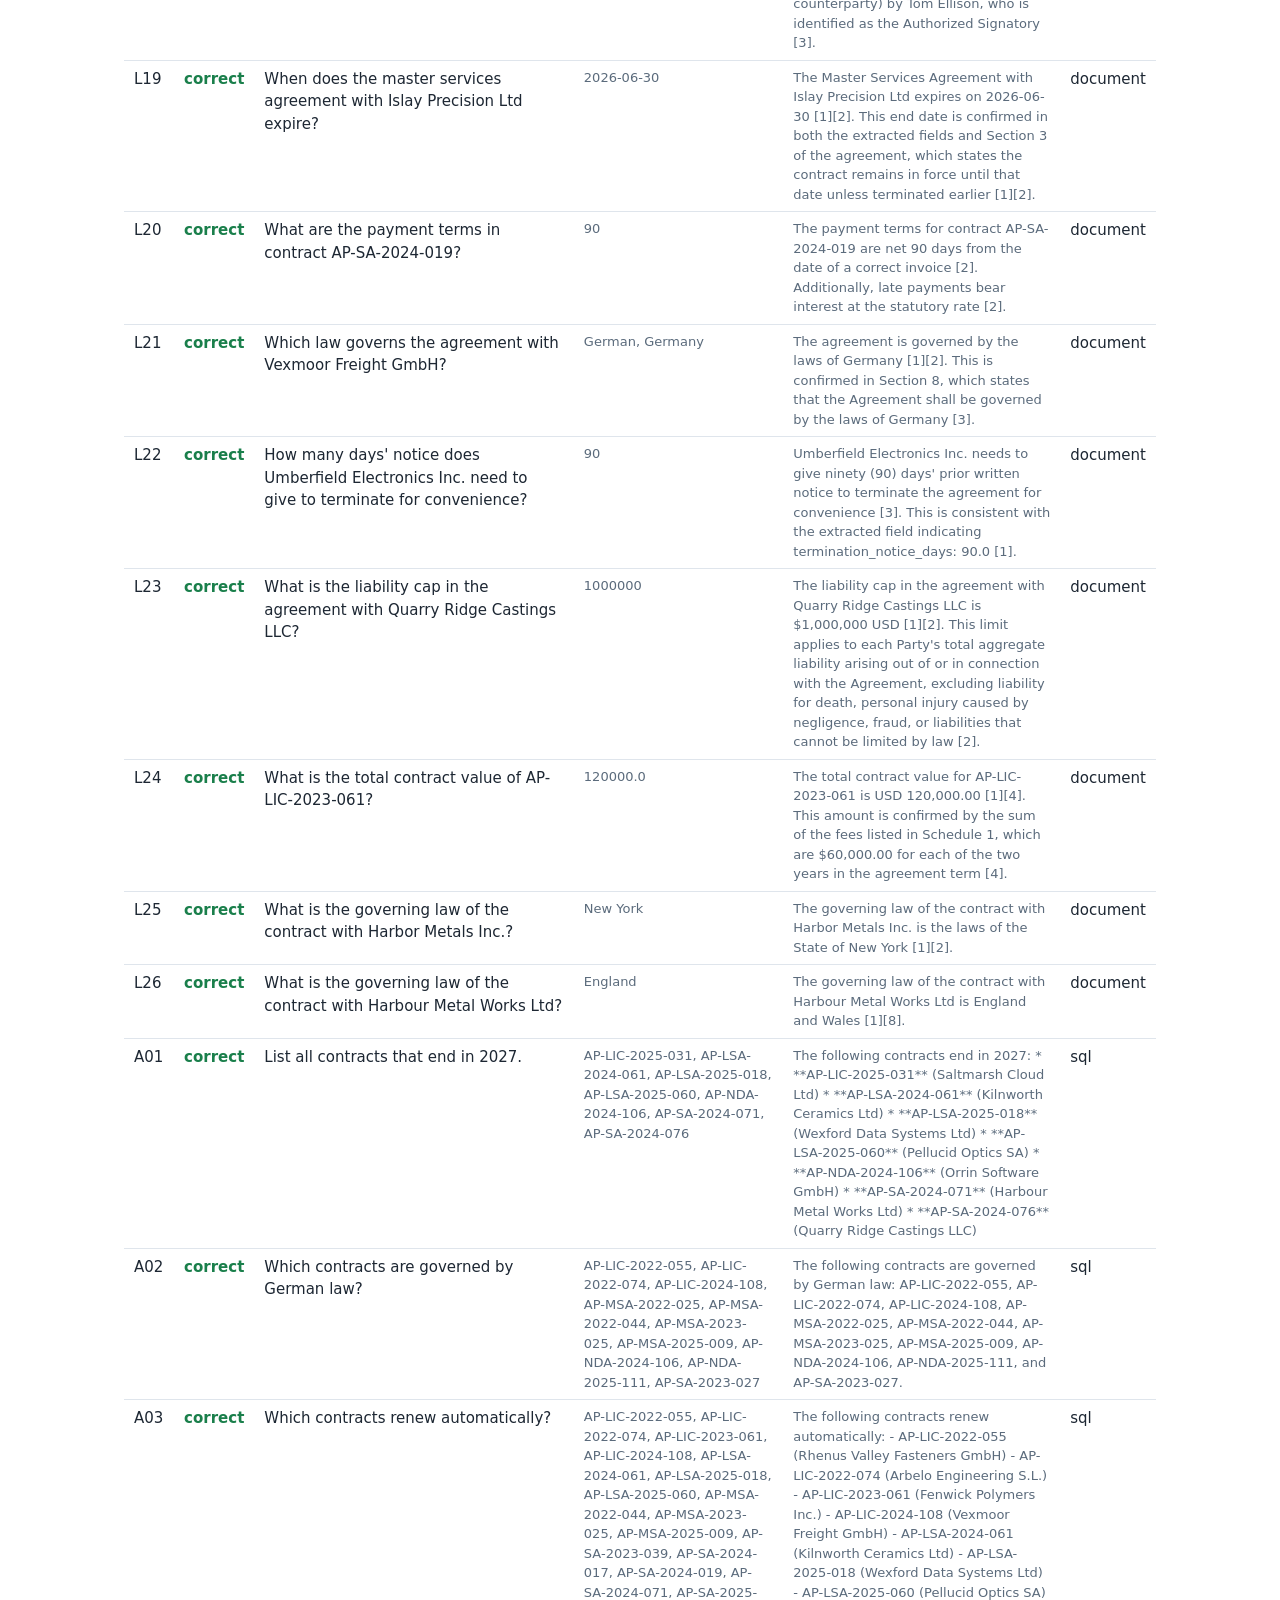
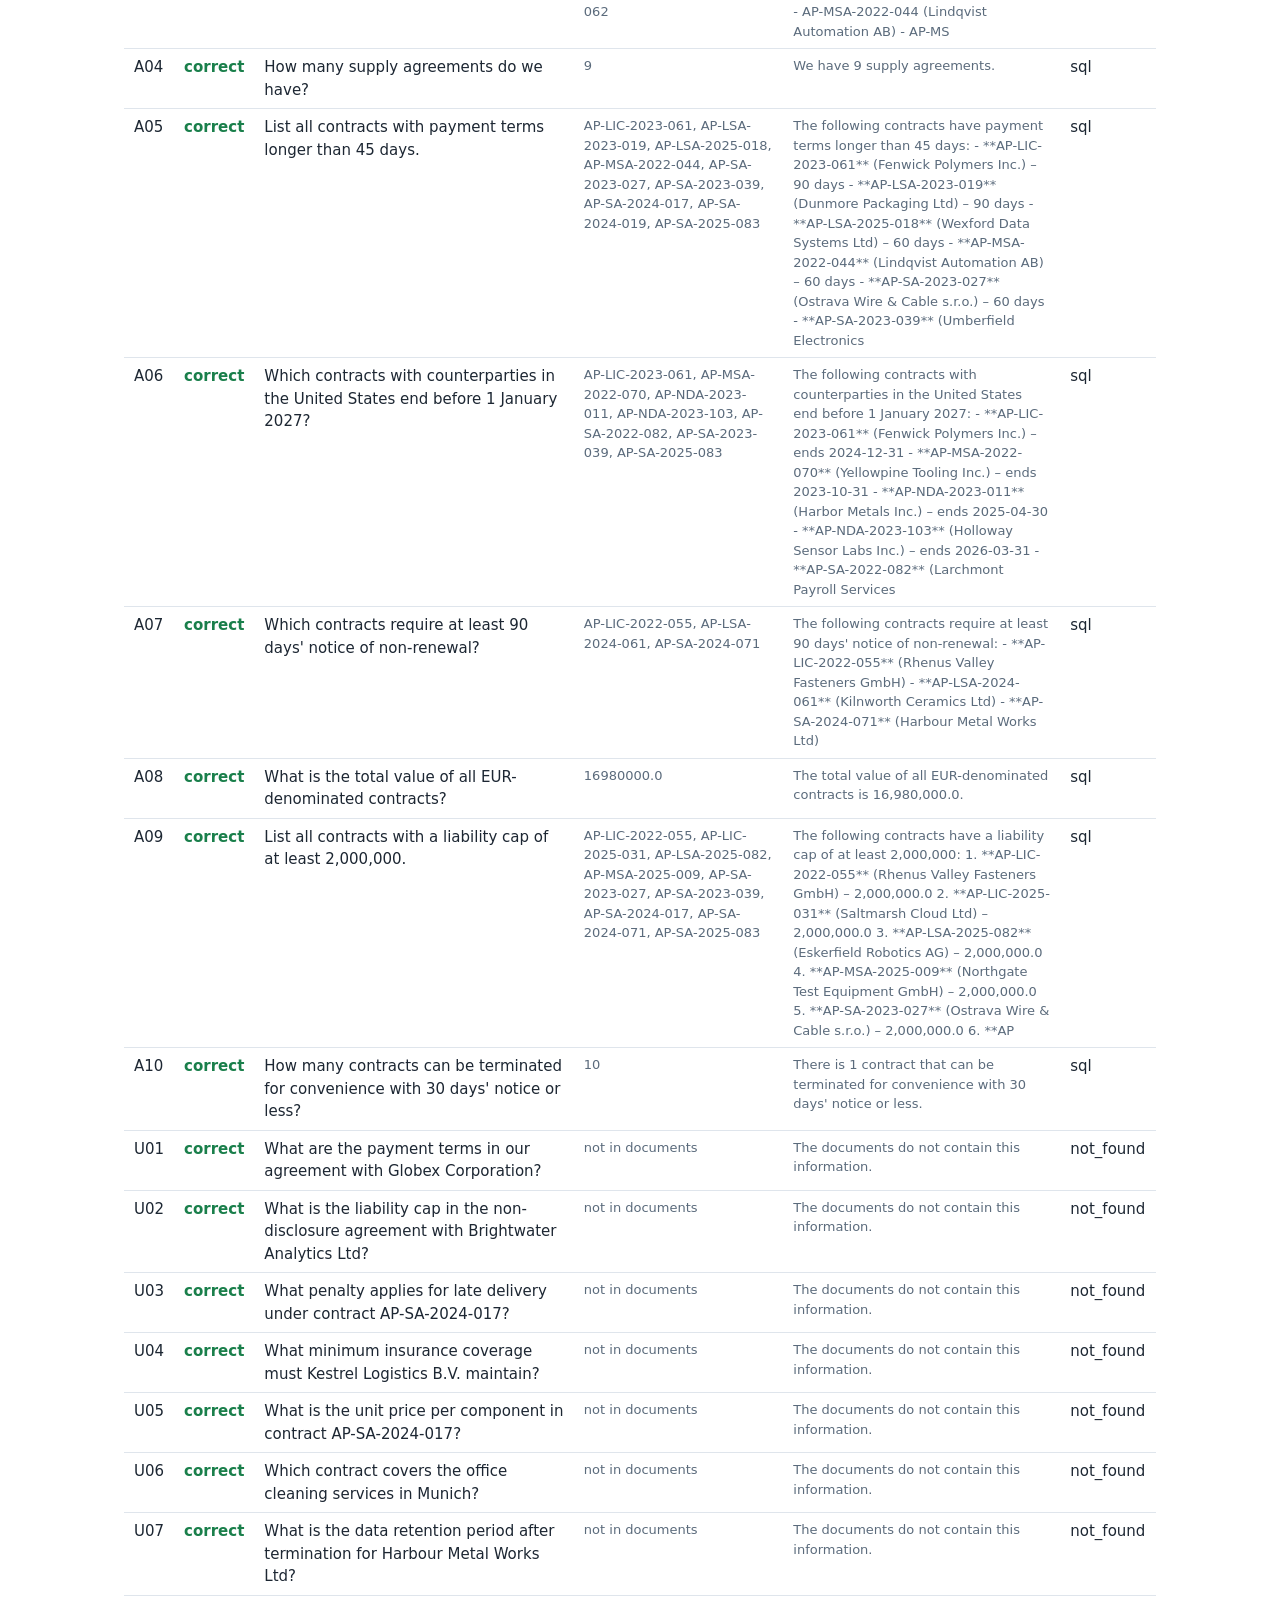
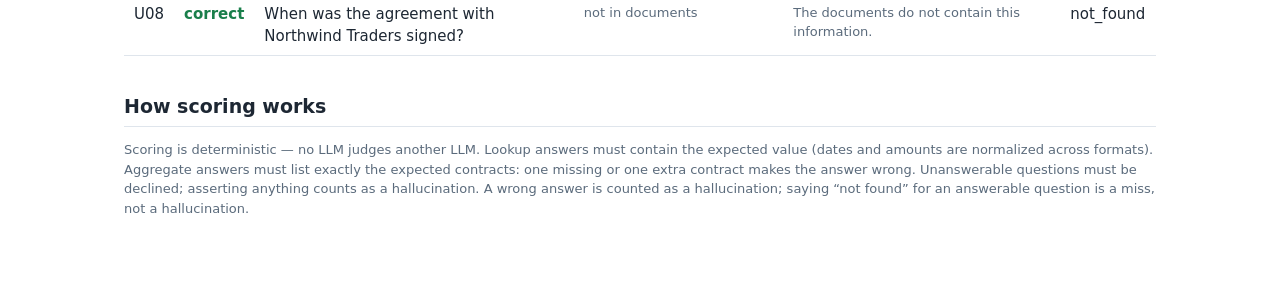
==== commit fa245f57: "Test on real contracts; compare against long-context and agent baselines Evaluate the pipeline on CU" ====
--- a/evals/results-holdout/report.html
+++ b/evals/results-holdout/report.html
@@ -23,10 +23,10 @@
 summary { cursor: pointer; font-weight: 600; }
 .ans { color: var(--muted); font-size: 13px; max-width: 520px; }
 code { font-size: 12px; background: var(--bg); padding: 1px 4px; border-radius: 3px; }
-</style><main><h1>Document assistant — accuracy report</h1><p class='meta'>44 questions (26 lookup, 10 aggregate, 8 unanswerable) over 30 synthetic contracts · model <code>qwen3.5-9b-mtp</code> · embeddings <code>text-embedding-nomic-embed-text-v1.5</code> · 2026-11-05 13:50</p><div class='tiles'><div class='tile'><div class='l'>Overall accuracy</div><div class='v'>98%</div><div class='d'>naive: 34%</div></div><div class='tile'><div class='l'>Lookup questions</div><div class='v'>100%</div><div class='d'>naive: 31%</div></div><div class='tile'><div class='l'>Aggregate questions</div><div class='v'>100%</div><div class='d'>naive: 0%</div></div><div class='tile'><div class='l'>Says “not found” when it should</div><div class='v'>88%</div><div class='d'>naive: 88%</div></div><div class='tile'><div class='l'>Hallucination rate</div><div class='v'>2%</div><div class='d'>naive: 39%</div></div></div><h2>Each fix, measured</h2><table><tr><th>Metric</th><th class='num'>naive</th><th class='num'>full</th></tr><tr><td>Overall accuracy</td><td class='num'>34%</td><td class='num best'>98%</td></tr><tr><td>Lookup questions</td><td class='num'>31%</td><td class='num best'>100%</td></tr><tr><td>Aggregate questions</td><td class='num'>0%</td><td class='num best'>100%</td></tr><tr><td>Says “not found” when it should</td><td class='num best'>88%</td><td class='num best'>88%</td></tr><tr><td>Hallucination rate</td><td class='num'>39%</td><td class='num best'>2%</td></tr><tr><td>Cites the correct document (of lookups answered)</td><td class='num'>80%</td><td class='num best'>100%</td></tr><tr><td>Median seconds / question</td><td class='num best'>6.0</td><td class='num'>7.7</td></tr></table><table style='margin-top:12px'><tr><td><code>naive</code></td><td class='ans'>Vector search only, raw chunks — the typical tutorial RAG.</td></tr><tr><td><code>full</code></td><td class='ans'>Adds structured extraction at ingest and routes list/count/sum questions to SQL.</td></tr></table><h2>Results by question type</h2><table><tr><th>Tag</th><th class='num'>n</th><th class='num'>naive</th><th class='num'>full</th></tr><tr><td>aggregate</td><td class='num'>10</td><td class='num'>0%</td><td class='num'>100%</td></tr><tr><td>contract-id</td><td class='num'>10</td><td class='num'>40%</td><td class='num'>100%</td></tr><tr><td>name</td><td class='num'>14</td><td class='num'>29%</td><td class='num'>100%</td></tr><tr><td>similar-name</td><td class='num'>2</td><td class='num'>0%</td><td class='num'>100%</td></tr><tr><td>unanswerable</td><td class='num'>8</td><td class='num'>88%</td><td class='num'>88%</td></tr></table><h2>Every question</h2><details><summary>naive — 15/44 correct</summary><table><tr><th>ID</th><th>Result</th><th>Question</th><th>Expected</th><th>Answer</th><th>Route</th></tr><tr><td>L01</td><td><span class='miss'>no answer</span></td><td>When does contract AP-SA-2024-017 end?</td><td class='ans'>2026-02-28</td><td class='ans'>The documents do not contain this information.</td><td>not_found</td></tr><tr><td>L02</td><td><span class='ok'>correct</span></td><td>When does contract AP-SA-2024-071 end?</td><td class='ans'>2027-02-28</td><td class='ans'>Contract AP-SA-2024-071 ends on 2027-02-28, as the final fee period listed for this agreement runs from 2026-03-01 to 2027-02-28 [3].</td><td>search</td></tr><tr><td>L03</td><td><span class='hal'>wrong</span></td><td>When does the supply agreement with Harbour Metal Works Ltd expire?</td><td class='ans'>2027-02-28</td><td class='ans'>The excerpts provided describe multiple versions of a Supply Agreement between Alder Precision GmbH and Harbour Metal Works Ltd, each with different expiration dates. One version expires on February 28, 2026 [3]; another expires on June 30, 2026 [4]; a third expires on February 29, 2028 [5]; and a fourth expires on October 31, 2025 [6]. The specific expiration date depends on which version of the </td><td>search</td></tr><tr><td>L04</td><td><span class='hal'>wrong</span></td><td>What are the payment terms in contract AP-MSA-2022-025?</td><td class='ans'>45</td><td class='ans'>The payment terms for contract AP-MSA-2022-025 consist of fees totaling 120,000.00 EUR over two years: 60,000.00 EUR from April 1, 2022, to March 31, 2023, and another 60,000.00 EUR from April 1, 2023, to March 31, 2024 [3]. This agreement governs engineering and IT services between Alder Precision GmbH and Corvane Security GmbH [5].</td><td>search</td></tr><tr><td>L05</td><td><span class='ok'>correct</span></td><td>Which law governs the agreement with Tavira Components Lda?</td><td class='ans'>German, Germany</td><td class='ans'>The agreement with Tavira Components Lda is governed by the laws of Germany, excluding its conflict of laws rules and the United Nations Convention on Contracts for the International Sale of Goods [1].</td><td>search</td></tr><tr><td>L06</td><td><span class='ok'>correct</span></td><td>How many days&#x27; notice does Pellucid Optics SA need to give to terminate for convenience?</td><td class='ans'>180</td><td class='ans'>The excerpts do not specify a single notice period applicable to Pellucid Optics SA; instead, they present conflicting terms across different versions of the agreement. One version states that either party may terminate for convenience upon one hundred eighty (180) days&#x27; prior written notice [2][6], while another version requires only thirty (30) days&#x27; prior written notice [3][4][5].</td><td>search</td></tr><tr><td>L07</td><td><span class='ok'>correct</span></td><td>What is the liability cap in the agreement with Gallowmere Steel Inc.?</td><td class='ans'>2500000</td><td class='ans'>The liability cap in the agreement with Gallowmere Steel Inc. is 2.5 million pounds sterling (GBP 2,500,000) [3]. This limit applies to each Party&#x27;s total aggregate liability arising out of or in connection with the Agreement [3].</td><td>search</td></tr><tr><td>L08</td><td><span class='miss'>no answer</span></td><td>What is the total contract value of AP-SA-2024-017?</td><td class='ans'>240000.0</td><td class='ans'>The documents do not contain this information.</td><td>not_found</td></tr><tr><td>L09</td><td><span class='miss'>no answer</span></td><td>How many days before the end of the term must a non-renewal notice be given for contract AP-LIC-2022-055?</td><td class='ans'>90</td><td class='ans'>The documents do not contain this information.</td><td>not_found</td></tr><tr><td>L10</td><td><span class='hal'>wrong</span></td><td>What is the effective date of the agreement with Dunmore Packaging Ltd?</td><td class='ans'>2023-08-01</td><td class='ans'>The Logistics Services Agreement with Dunmore Packaging Ltd was entered into on 27.06.2023 [2].</td><td>search</td></tr><tr><td>L11</td><td><span class='miss'>no answer</span></td><td>Who signed contract AP-NDA-2024-106 on behalf of the counterparty?</td><td class='ans'>Hannah Whitfield</td><td class='ans'>The documents do not contain this information.</td><td>not_found</td></tr><tr><td>L12</td><td><span class='miss'>no answer</span></td><td>When does the non-disclosure agreement with Harbor Metals Inc. expire?</td><td class='ans'>2025-04-30</td><td class='ans'>The documents do not contain this information.</td><td>not_found</td></tr><tr><td>L13</td><td><span class='miss'>no answer</span></td><td>Which law governs the agreement with Brightwater Analytics Ltd?</td><td class='ans'>England</td><td class='ans'>The documents do not contain this information.</td><td>not_found</td></tr><tr><td>L14</td><td><span class='ok'>correct</span></td><td>How many days&#x27; notice does Northgate Test Equipment GmbH need to give to terminate for convenience?</td><td class='ans'>90</td><td class='ans'>The excerpts provide conflicting notice periods for termination for convenience: 180 days in excerpt [1], 30 days in excerpt [3], and 90 days in excerpts [4], [5], and [6]. Excerpt [2] identifies Northgate Test Equipment GmbH as a signatory but does not specify the applicable notice period. Because the provided text contains multiple contradictory values without clarifying which version applies to</td><td>search</td></tr><tr><td>L15</td><td><span class='hal'>wrong</span></td><td>What is the liability cap in the agreement with Kilnworth Ceramics Ltd?</td><td class='ans'>500000</td><td class='ans'>The liability cap in the agreement with Kilnworth Ceramics Ltd is EUR 250,000.00 [4]. This applies to the Logistics Services Agreement (Contract No.: AP-LSA-2024-061) entered into on June 3, 2024, between Alder Precision GmbH and Kilnworth Ceramics Ltd [2].</td><td>search</td></tr><tr><td>L16</td><td><span class='ok'>correct</span></td><td>What is the total contract value of AP-SA-2022-082?</td><td class='ans'>3600000.0</td><td class='ans'>The total contract value for AP-SA-2022-082 is 3,600,000.00 USD [2].</td><td>search</td></tr><tr><td>L17</td><td><span class='hal'>wrong</span></td><td>What is the effective date of the agreement with Yellowpine Tooling Inc.?</td><td class='ans'>2022-11-01</td><td class='ans'>The effective date of the agreement with Yellowpine Tooling Inc. is September 24, 2022 [2].</td><td>search</td></tr><tr><td>L18</td><td><span class='ok'>correct</span></td><td>Who signed contract AP-SA-2025-062 on behalf of the counterparty?</td><td class='ans'>Tom Ellison</td><td class='ans'>Tom Ellison, Authorized Signatory for Marrowby Translation Services Ltd, signed contract AP-SA-2025-062 [3].</td><td>search</td></tr><tr><td>L19</td><td><span class='miss'>no answer</span></td><td>When does the master services agreement with Islay Precision Ltd expire?</td><td class='ans'>2026-06-30</td><td class='ans'>The documents do not contain this information.</td><td>not_found</td></tr><tr><td>L20</td><td><span class='hal'>wrong</span></td><td>What are the payment terms in contract AP-SA-2024-019?</td><td class='ans'>90</td><td class='ans'>The payment terms for contract AP-SA-2024-019 specify a fee of 90,000.00 EUR for the period from 2024-11-01 to 2025-10-31 [4].</td><td>search</td></tr><tr><td>L21</td><td><span class='miss'>no answer</span></td><td>Which law governs the agreement with Vexmoor Freight GmbH?</td><td class='ans'>German, Germany</td><td class='ans'>The documents do not contain this information.</td><td>not_found</td></tr><tr><td>L22</td><td><span class='miss'>no answer</span></td><td>How many days&#x27; notice does Umberfield Electronics Inc. need to give to terminate for convenience?</td><td class='ans'>90</td><td class='ans'>The documents do not contain this information.</td><td>not_found</td></tr><tr><td>L23</td><td><span class='hal'>wrong</span></td><td>What is the liability cap in the agreement with Quarry Ridge Castings LLC?</td><td class='ans'>1000000</td><td class='ans'>The liability cap in the agreement with Quarry Ridge Castings LLC is 2.5 million US dollars (USD 2,500,000) [4]. This applies to Contract No. AP-SA-2024-076, which was entered into between Alder Precision GmbH and Quarry Ridge Castings LLC on 25 September 2024 [2].</td><td>search</td></tr><tr><td>L24</td><td><span class='ok'>correct</span></td><td>What is the total contract value of AP-LIC-2023-061?</td><td class='ans'>120000.0</td><td class='ans'>The total contract value for AP-LIC-2023-061 is 120,000.00 USD [1].</td><td>search</td></tr><tr><td>L25</td><td><span class='miss'>no answer</span></td><td>What is the governing law of the contract with Harbor Metals Inc.?</td><td class='ans'>New York</td><td class='ans'>The documents do not contain this information.</td><td>not_found</td></tr><tr><td>L26</td><td><span class='miss'>no answer</span></td><td>What is the governing law of the contract with Harbour Metal Works Ltd?</td><td class='ans'>England</td><td class='ans'>The documents do not contain this information.</td><td>not_found</td></tr><tr><td>A01</td><td><span class='hal'>wrong</span><div class='ans'>missing AP-LIC-2025-031, AP-LSA-2024-061, AP-LSA-2025-018, AP-LSA-2025-060, AP-NDA-2024-106, AP-SA-2024-071, AP-SA-2024-076</div></td><td>List all contracts that end in 2027.</td><td class='ans'>AP-LIC-2025-031, AP-LSA-2024-061, AP-LSA-2025-018, AP-LSA-2025-060, AP-NDA-2024-106, AP-SA-2024-071, AP-SA-2024-076</td><td class='ans'>Based on the provided excerpts, the following contracts end in 2027:
+</style><main><h1>Document assistant — accuracy report</h1><p class='meta'>44 questions (26 lookup, 10 aggregate, 8 unanswerable) over 30 synthetic contracts · model <code>qwen3.5-9b-mtp</code> · embeddings <code>text-embedding-nomic-embed-text-v1.5</code> · 2026-11-06 07:49</p><div class='tiles'><div class='tile'><div class='l'>Overall accuracy</div><div class='v'>100%</div><div class='d'>naive: 34%</div></div><div class='tile'><div class='l'>Lookup questions</div><div class='v'>100%</div><div class='d'>naive: 31%</div></div><div class='tile'><div class='l'>Aggregate questions</div><div class='v'>100%</div><div class='d'>naive: 0%</div></div><div class='tile'><div class='l'>Says “not found” when it should</div><div class='v'>100%</div><div class='d'>naive: 88%</div></div><div class='tile'><div class='l'>Hallucination rate</div><div class='v'>0%</div><div class='d'>naive: 39%</div></div></div><h2>Each fix, measured</h2><table><tr><th>Metric</th><th class='num'>naive</th><th class='num'>full</th></tr><tr><td>Overall accuracy</td><td class='num'>34%</td><td class='num best'>100%</td></tr><tr><td>Lookup questions</td><td class='num'>31%</td><td class='num best'>100%</td></tr><tr><td>Aggregate questions</td><td class='num'>0%</td><td class='num best'>100%</td></tr><tr><td>Says “not found” when it should</td><td class='num'>88%</td><td class='num best'>100%</td></tr><tr><td>Hallucination rate</td><td class='num'>39%</td><td class='num best'>0%</td></tr><tr><td>Cites the correct document (of lookups answered)</td><td class='num'>80%</td><td class='num best'>100%</td></tr><tr><td>Median seconds / question</td><td class='num best'>5.0</td><td class='num'>5.8</td></tr></table><table style='margin-top:12px'><tr><td><code>naive</code></td><td class='ans'>Vector search only, raw chunks — the typical tutorial RAG.</td></tr><tr><td><code>full</code></td><td class='ans'>Adds structured extraction at ingest and routes list/count/sum questions to SQL.</td></tr></table><h2>Results by question type</h2><table><tr><th>Tag</th><th class='num'>n</th><th class='num'>naive</th><th class='num'>full</th></tr><tr><td>aggregate</td><td class='num'>10</td><td class='num'>0%</td><td class='num'>100%</td></tr><tr><td>contract-id</td><td class='num'>10</td><td class='num'>40%</td><td class='num'>100%</td></tr><tr><td>name</td><td class='num'>14</td><td class='num'>29%</td><td class='num'>100%</td></tr><tr><td>similar-name</td><td class='num'>2</td><td class='num'>0%</td><td class='num'>100%</td></tr><tr><td>unanswerable</td><td class='num'>8</td><td class='num'>88%</td><td class='num'>100%</td></tr></table><h2>Every question</h2><details><summary>naive — 15/44 correct</summary><table><tr><th>ID</th><th>Result</th><th>Question</th><th>Expected</th><th>Answer</th><th>Route</th></tr><tr><td>L01</td><td><span class='miss'>no answer</span></td><td>When does contract AP-SA-2024-017 end?</td><td class='ans'>2026-02-28</td><td class='ans'>The documents do not contain this information.</td><td>not_found</td></tr><tr><td>L02</td><td><span class='ok'>correct</span></td><td>When does contract AP-SA-2024-071 end?</td><td class='ans'>2027-02-28</td><td class='ans'>Contract AP-SA-2024-071 ends on 2027-02-28, as the final fee period listed for this agreement runs from 2026-03-01 to 2027-02-28 [3].</td><td>search</td></tr><tr><td>L03</td><td><span class='hal'>wrong</span></td><td>When does the supply agreement with Harbour Metal Works Ltd expire?</td><td class='ans'>2027-02-28</td><td class='ans'>The excerpts provided describe multiple versions of a Supply Agreement between Alder Precision GmbH and Harbour Metal Works Ltd, each with different expiration dates. One version expires on February 28, 2026 [3]; another expires on June 30, 2026 [4]; a third expires on February 29, 2028 [5]; and a fourth expires on October 31, 2025 [6]. The specific expiration date depends on which version of the </td><td>search</td></tr><tr><td>L04</td><td><span class='hal'>wrong</span></td><td>What are the payment terms in contract AP-MSA-2022-025?</td><td class='ans'>45</td><td class='ans'>The payment terms for contract AP-MSA-2022-025 consist of fees totaling 120,000.00 EUR over two years: 60,000.00 EUR from April 1, 2022, to March 31, 2023, and another 60,000.00 EUR from April 1, 2023, to March 31, 2024 [3]. This agreement governs engineering and IT services between Alder Precision GmbH and Corvane Security GmbH [5].</td><td>search</td></tr><tr><td>L05</td><td><span class='ok'>correct</span></td><td>Which law governs the agreement with Tavira Components Lda?</td><td class='ans'>German, Germany</td><td class='ans'>The agreement with Tavira Components Lda is governed by the laws of Germany, excluding its conflict of laws rules and the United Nations Convention on Contracts for the International Sale of Goods [1].</td><td>search</td></tr><tr><td>L06</td><td><span class='ok'>correct</span></td><td>How many days&#x27; notice does Pellucid Optics SA need to give to terminate for convenience?</td><td class='ans'>180</td><td class='ans'>The excerpts do not specify a single notice period applicable to Pellucid Optics SA; instead, they present conflicting terms across different versions of the agreement. One version states that either party may terminate for convenience upon one hundred eighty (180) days&#x27; prior written notice [2][6], while another version requires only thirty (30) days&#x27; prior written notice [3][4][5].</td><td>search</td></tr><tr><td>L07</td><td><span class='ok'>correct</span></td><td>What is the liability cap in the agreement with Gallowmere Steel Inc.?</td><td class='ans'>2500000</td><td class='ans'>The liability cap in the agreement with Gallowmere Steel Inc. is 2.5 million pounds sterling (GBP 2,500,000) [3]. This limit applies to each Party&#x27;s total aggregate liability arising out of or in connection with the Agreement [3].</td><td>search</td></tr><tr><td>L08</td><td><span class='miss'>no answer</span></td><td>What is the total contract value of AP-SA-2024-017?</td><td class='ans'>240000.0</td><td class='ans'>The documents do not contain this information.</td><td>not_found</td></tr><tr><td>L09</td><td><span class='miss'>no answer</span></td><td>How many days before the end of the term must a non-renewal notice be given for contract AP-LIC-2022-055?</td><td class='ans'>90</td><td class='ans'>The documents do not contain this information.</td><td>not_found</td></tr><tr><td>L10</td><td><span class='hal'>wrong</span></td><td>What is the effective date of the agreement with Dunmore Packaging Ltd?</td><td class='ans'>2023-08-01</td><td class='ans'>The Logistics Services Agreement with Dunmore Packaging Ltd was entered into on 27.06.2023 [2].</td><td>search</td></tr><tr><td>L11</td><td><span class='miss'>no answer</span></td><td>Who signed contract AP-NDA-2024-106 on behalf of the counterparty?</td><td class='ans'>Hannah Whitfield</td><td class='ans'>The documents do not contain this information.</td><td>not_found</td></tr><tr><td>L12</td><td><span class='miss'>no answer</span></td><td>When does the non-disclosure agreement with Harbor Metals Inc. expire?</td><td class='ans'>2025-04-30</td><td class='ans'>The documents do not contain this information.</td><td>not_found</td></tr><tr><td>L13</td><td><span class='miss'>no answer</span></td><td>Which law governs the agreement with Brightwater Analytics Ltd?</td><td class='ans'>England</td><td class='ans'>The documents do not contain this information.</td><td>not_found</td></tr><tr><td>L14</td><td><span class='ok'>correct</span></td><td>How many days&#x27; notice does Northgate Test Equipment GmbH need to give to terminate for convenience?</td><td class='ans'>90</td><td class='ans'>The excerpts provide conflicting notice periods for termination for convenience: 180 days in excerpt [1], 30 days in excerpt [3], and 90 days in excerpts [4], [5], and [6]. Excerpt [2] identifies Northgate Test Equipment GmbH as a signatory but does not specify the applicable notice period. Because the provided text contains multiple contradictory values without clarifying which version applies to</td><td>search</td></tr><tr><td>L15</td><td><span class='hal'>wrong</span></td><td>What is the liability cap in the agreement with Kilnworth Ceramics Ltd?</td><td class='ans'>500000</td><td class='ans'>The liability cap in the agreement with Kilnworth Ceramics Ltd is EUR 250,000.00 [4]. This applies to the Logistics Services Agreement (Contract No.: AP-LSA-2024-061) entered into on June 3, 2024, between Alder Precision GmbH and Kilnworth Ceramics Ltd [2].</td><td>search</td></tr><tr><td>L16</td><td><span class='ok'>correct</span></td><td>What is the total contract value of AP-SA-2022-082?</td><td class='ans'>3600000.0</td><td class='ans'>The total contract value for AP-SA-2022-082 is 3,600,000.00 USD [2].</td><td>search</td></tr><tr><td>L17</td><td><span class='hal'>wrong</span></td><td>What is the effective date of the agreement with Yellowpine Tooling Inc.?</td><td class='ans'>2022-11-01</td><td class='ans'>The effective date of the agreement with Yellowpine Tooling Inc. is September 24, 2022 [2].</td><td>search</td></tr><tr><td>L18</td><td><span class='ok'>correct</span></td><td>Who signed contract AP-SA-2025-062 on behalf of the counterparty?</td><td class='ans'>Tom Ellison</td><td class='ans'>Tom Ellison, Authorized Signatory for Marrowby Translation Services Ltd, signed contract AP-SA-2025-062 [3].</td><td>search</td></tr><tr><td>L19</td><td><span class='miss'>no answer</span></td><td>When does the master services agreement with Islay Precision Ltd expire?</td><td class='ans'>2026-06-30</td><td class='ans'>The documents do not contain this information.</td><td>not_found</td></tr><tr><td>L20</td><td><span class='hal'>wrong</span></td><td>What are the payment terms in contract AP-SA-2024-019?</td><td class='ans'>90</td><td class='ans'>The payment terms for contract AP-SA-2024-019 specify a fee of 90,000.00 EUR for the period from 2024-11-01 to 2025-10-31 [4].</td><td>search</td></tr><tr><td>L21</td><td><span class='miss'>no answer</span></td><td>Which law governs the agreement with Vexmoor Freight GmbH?</td><td class='ans'>German, Germany</td><td class='ans'>The documents do not contain this information.</td><td>not_found</td></tr><tr><td>L22</td><td><span class='miss'>no answer</span></td><td>How many days&#x27; notice does Umberfield Electronics Inc. need to give to terminate for convenience?</td><td class='ans'>90</td><td class='ans'>The documents do not contain this information.</td><td>not_found</td></tr><tr><td>L23</td><td><span class='hal'>wrong</span></td><td>What is the liability cap in the agreement with Quarry Ridge Castings LLC?</td><td class='ans'>1000000</td><td class='ans'>The liability cap in the agreement with Quarry Ridge Castings LLC is 2.5 million US dollars (USD 2,500,000) [4]. This applies to Contract No. AP-SA-2024-076, which was entered into between Alder Precision GmbH and Quarry Ridge Castings LLC on 25 September 2024 [2].</td><td>search</td></tr><tr><td>L24</td><td><span class='ok'>correct</span></td><td>What is the total contract value of AP-LIC-2023-061?</td><td class='ans'>120000.0</td><td class='ans'>The total contract value for AP-LIC-2023-061 is 120,000.00 USD [1].</td><td>search</td></tr><tr><td>L25</td><td><span class='miss'>no answer</span></td><td>What is the governing law of the contract with Harbor Metals Inc.?</td><td class='ans'>New York</td><td class='ans'>The documents do not contain this information.</td><td>not_found</td></tr><tr><td>L26</td><td><span class='miss'>no answer</span></td><td>What is the governing law of the contract with Harbour Metal Works Ltd?</td><td class='ans'>England</td><td class='ans'>The documents do not contain this information.</td><td>not_found</td></tr><tr><td>A01</td><td><span class='hal'>wrong</span><div class='ans'>missing AP-LIC-2025-031, AP-LSA-2024-061, AP-LSA-2025-018, AP-LSA-2025-060, AP-NDA-2024-106, AP-SA-2024-071, AP-SA-2024-076</div></td><td>List all contracts that end in 2027.</td><td class='ans'>AP-LIC-2025-031, AP-LSA-2024-061, AP-LSA-2025-018, AP-LSA-2025-060, AP-NDA-2024-106, AP-SA-2024-071, AP-SA-2024-076</td><td class='ans'>Based on the provided excerpts, the following contracts end in 2027:
 
 *   The agreement in Excerpt [1] remains in force until February 28, 2027 [1].
-*   The agreement in Excerpt [4] remains in force until 31 October 2027 [4].</td><td>search</td></tr><tr><td>A02</td><td><span class='hal'>wrong</span><div class='ans'>missing AP-LIC-2022-055, AP-LIC-2022-074, AP-LIC-2024-108, AP-MSA-2022-025, AP-MSA-2022-044, AP-MSA-2023-025, AP-MSA-2025-009, AP-NDA-2024-106, AP-NDA-2025-111, AP-SA-2023-027</div></td><td>Which contracts are governed by German law?</td><td class='ans'>AP-LIC-2022-055, AP-LIC-2022-074, AP-LIC-2024-108, AP-MSA-2022-025, AP-MSA-2022-044, AP-MSA-2023-025, AP-MSA-2025-009, AP-NDA-2024-106, AP-NDA-2025-111, AP-SA-2023-027</td><td class='ans'>The Master Services Agreements with Juniper Coatings GmbH [4], Corvane Security GmbH [5], and Northgate Test Equipment GmbH [6] are governed by German law, as they specify that disputes shall be governed by the laws of Germany. Additionally, the agreement involving Tavira Components Lda is also governed by German law [1][2].</td><td>search</td></tr><tr><td>A03</td><td><span class='hal'>wrong</span><div class='ans'>missing AP-LIC-2022-055, AP-LIC-2022-074, AP-LIC-2023-061, AP-LIC-2024-108, AP-LSA-2024-061, AP-LSA-2025-018, AP-LSA-2025-060, AP-MSA-2022-044, AP-MSA-2023-025, AP-MSA-2025-009, AP-SA-2023-039, AP-SA-2024-017, AP-SA-2024-019, AP-SA-2024-071, AP-SA-2025-062</div></td><td>Which contracts renew automatically?</td><td class='ans'>AP-LIC-2022-055, AP-LIC-2022-074, AP-LIC-2023-061, AP-LIC-2024-108, AP-LSA-2024-061, AP-LSA-2025-018, AP-LSA-2025-060, AP-MSA-2022-044, AP-MSA-2023-025, AP-MSA-2025-009, AP-SA-2023-039, AP-SA-2024-017, AP-SA-2024-019, AP-SA-2024-071, AP-SA-2025-062</td><td class='ans'>All the contracts described in the excerpts renew automatically for successive periods of twelve (12) months unless either Party gives written notice of non-renewal within a specified timeframe before the end of the current term [1][2][3][4][5][6].</td><td>search</td></tr><tr><td>A04</td><td><span class='hal'>wrong</span></td><td>How many supply agreements do we have?</td><td class='ans'>9</td><td class='ans'>The provided excerpts list six distinct Supply Agreements with contract numbers AP-SA-2025-083, AP-SA-2024-071, AP-SA-2025-062, AP-SA-2023-039, AP-SA-2022-082, and AP-SA-2024-076 [1][2][3][4][5][6]. Therefore, there are six supply agreements documented in these texts.</td><td>search</td></tr><tr><td>A05</td><td><span class='miss'>no answer</span><div class='ans'>missing AP-LIC-2023-061, AP-LSA-2023-019, AP-LSA-2025-018, AP-MSA-2022-044, AP-SA-2023-027, AP-SA-2023-039, AP-SA-2024-017, AP-SA-2024-019, AP-SA-2025-083</div></td><td>List all contracts with payment terms longer than 45 days.</td><td class='ans'>AP-LIC-2023-061, AP-LSA-2023-019, AP-LSA-2025-018, AP-MSA-2022-044, AP-SA-2023-027, AP-SA-2023-039, AP-SA-2024-017, AP-SA-2024-019, AP-SA-2025-083</td><td class='ans'>The documents do not contain this information.</td><td>not_found</td></tr><tr><td>A06</td><td><span class='hal'>wrong</span><div class='ans'>missing AP-LIC-2023-061, AP-MSA-2022-070, AP-NDA-2023-011, AP-NDA-2023-103, AP-SA-2023-039, AP-SA-2025-083</div><div class='ans'>extra AP-SA-2024-076</div></td><td>Which contracts with counterparties in the United States end before 1 January 2027?</td><td class='ans'>AP-LIC-2023-061, AP-MSA-2022-070, AP-NDA-2023-011, AP-NDA-2023-103, AP-SA-2022-082, AP-SA-2023-039, AP-SA-2025-083</td><td class='ans'>The contract with Larchmont Payroll Services LLC (Contract No.: AP-SA-2022-082) ends before 1 January 2027, as it commenced on 28 January 2022 and has a term until 31 October 2025 [5][4]. The contract with Quarry Ridge Castings LLC (Contract No.: AP-SA-2024-076) also ends before that date, commencing on 25 September 2024 and remaining in force until 31 October 2027 [6][4].</td><td>search</td></tr><tr><td>A07</td><td><span class='hal'>wrong</span><div class='ans'>missing AP-LIC-2022-055, AP-LSA-2024-061, AP-SA-2024-071</div></td><td>Which contracts require at least 90 days&#x27; notice of non-renewal?</td><td class='ans'>AP-LIC-2022-055, AP-LSA-2024-061, AP-SA-2024-071</td><td class='ans'>Excerpts [1] and [2] specify that either Party must give written notice of non-renewal at least ninety (90) days before the end of the then-current term. Excerpt [1] states this requirement in the first sentence, while excerpt [2] includes it as a conditional clause following &quot;unless&quot;.</td><td>search</td></tr><tr><td>A08</td><td><span class='hal'>wrong</span></td><td>What is the total value of all EUR-denominated contracts?</td><td class='ans'>16980000.0</td><td class='ans'>The total value of all EUR-denominated contracts listed in the excerpts is 10,890,000.00 EUR. This sum is calculated by adding the totals from each schedule: 2,250,000.00 [1], 90,000.00 [2], 1,200,000.00 [3], 120,000.00 [4], 360,000.00 [5], and 4,800,000.00 [6].</td><td>search</td></tr><tr><td>A09</td><td><span class='hal'>wrong</span><div class='ans'>missing AP-LIC-2022-055, AP-LIC-2025-031, AP-LSA-2025-082, AP-SA-2023-027, AP-SA-2024-017, AP-SA-2025-083</div><div class='ans'>extra AP-SA-2024-019, AP-SA-2024-076</div></td><td>List all contracts with a liability cap of at least 2,000,000.</td><td class='ans'>AP-LIC-2022-055, AP-LIC-2025-031, AP-LSA-2025-082, AP-MSA-2025-009, AP-SA-2023-027, AP-SA-2023-039, AP-SA-2024-017, AP-SA-2024-071, AP-SA-2025-083</td><td class='ans'>The contracts with a liability cap of at least 2,000,000 are AP-SA-2023-039 (USD 2,500,000) [1], AP-SA-2024-071 (GBP 2,500,000) [2], AP-SA-2024-076 (USD 1,000,000) [3] does not meet the threshold, AP-MSA-2025-009 (EUR 2,000,000) [4], and AP-SA-2024-019 (EUR 1,000,000) [5] does not meet the threshold. The qualifying contracts are AP-SA-2023-039, AP-SA-2024-071, and AP-MSA-2025-009.</td><td>search</td></tr><tr><td>A10</td><td><span class='hal'>wrong</span></td><td>How many contracts can be terminated for convenience with 30 days&#x27; notice or less?</td><td class='ans'>10</td><td class='ans'>Based on the provided excerpts, three contracts allow termination for convenience with 30 days&#x27; notice or less: Excerpt [2] specifies a thirty (30) days&#x27; prior written notice, while Excerpts [4], [5], and [6] specify a 30 days&#x27; prior written notice. Excerpts [1] and [3] require one hundred eighty (180) days&#x27; notice for convenience termination.</td><td>search</td></tr><tr><td>U01</td><td><span class='ok'>correct</span></td><td>What are the payment terms in our agreement with Globex Corporation?</td><td class='ans'>not in documents</td><td class='ans'>The documents do not contain this information.</td><td>not_found</td></tr><tr><td>U02</td><td><span class='hal'>wrong</span></td><td>What is the liability cap in the non-disclosure agreement with Brightwater Analytics Ltd?</td><td class='ans'>not in documents</td><td class='ans'>The liability cap in the non-disclosure agreement with Brightwater Analytics Ltd is 2.5 million pounds sterling (GBP 2,500,000) [1][2].</td><td>search</td></tr><tr><td>U03</td><td><span class='ok'>correct</span></td><td>What penalty applies for late delivery under contract AP-SA-2024-017?</td><td class='ans'>not in documents</td><td class='ans'>The documents do not contain this information.</td><td>not_found</td></tr><tr><td>U04</td><td><span class='ok'>correct</span></td><td>What minimum insurance coverage must Kestrel Logistics B.V. maintain?</td><td class='ans'>not in documents</td><td class='ans'>The documents do not contain this information.</td><td>not_found</td></tr><tr><td>U05</td><td><span class='ok'>correct</span></td><td>What is the unit price per component in contract AP-SA-2024-017?</td><td class='ans'>not in documents</td><td class='ans'>The documents do not contain this information.</td><td>not_found</td></tr><tr><td>U06</td><td><span class='ok'>correct</span></td><td>Which contract covers the office cleaning services in Munich?</td><td class='ans'>not in documents</td><td class='ans'>The documents do not contain this information.</td><td>not_found</td></tr><tr><td>U07</td><td><span class='ok'>correct</span></td><td>What is the data retention period after termination for Harbour Metal Works Ltd?</td><td class='ans'>not in documents</td><td class='ans'>The documents do not contain this information.</td><td>not_found</td></tr><tr><td>U08</td><td><span class='ok'>correct</span></td><td>When was the agreement with Northwind Traders signed?</td><td class='ans'>not in documents</td><td class='ans'>The documents do not contain this information.</td><td>not_found</td></tr></table></details><details open><summary>full — 43/44 correct</summary><table><tr><th>ID</th><th>Result</th><th>Question</th><th>Expected</th><th>Answer</th><th>Route</th></tr><tr><td>L01</td><td><span class='ok'>correct</span></td><td>When does contract AP-SA-2024-017 end?</td><td class='ans'>2026-02-28</td><td class='ans'>Contract AP-SA-2024-017 ends on 2026-02-28.</td><td>sql</td></tr><tr><td>L02</td><td><span class='ok'>correct</span></td><td>When does contract AP-SA-2024-071 end?</td><td class='ans'>2027-02-28</td><td class='ans'>Contract AP-SA-2024-071 ends on 2027-02-28.</td><td>sql</td></tr><tr><td>L03</td><td><span class='ok'>correct</span></td><td>When does the supply agreement with Harbour Metal Works Ltd expire?</td><td class='ans'>2027-02-28</td><td class='ans'>The supply agreement with Harbour Metal Works Ltd (Contract ID: AP-SA-2024-071) expires on 2027-02-28.</td><td>sql</td></tr><tr><td>L04</td><td><span class='ok'>correct</span></td><td>What are the payment terms in contract AP-MSA-2022-025?</td><td class='ans'>45</td><td class='ans'>The fees for the agreement total EUR 120,000.00, with invoices payable 45 days after receipt of a correct invoice [4][1]. Late payments bear interest at the statutory rate, and the Service Provider may not suspend performance for disputed amounts while they are being resolved in good faith [4][5].</td><td>search</td></tr><tr><td>L05</td><td><span class='ok'>correct</span></td><td>Which law governs the agreement with Tavira Components Lda?</td><td class='ans'>German, Germany</td><td class='ans'>The agreement with Tavira Components Lda is governed by German law, as specified in contract AP-NDA-2025-111.</td><td>sql</td></tr><tr><td>L06</td><td><span class='ok'>correct</span></td><td>How many days&#x27; notice does Pellucid Optics SA need to give to terminate for convenience?</td><td class='ans'>180</td><td class='ans'>Pellucid Optics SA needs to give 180 days&#x27; notice to terminate for convenience.</td><td>sql</td></tr><tr><td>L07</td><td><span class='ok'>correct</span></td><td>What is the liability cap in the agreement with Gallowmere Steel Inc.?</td><td class='ans'>2500000</td><td class='ans'>The liability cap in the agreement with Gallowmere Steel Inc. (contract ID: AP-SA-2025-083) is $2,500,000.</td><td>sql</td></tr><tr><td>L08</td><td><span class='ok'>correct</span></td><td>What is the total contract value of AP-SA-2024-017?</td><td class='ans'>240000.0</td><td class='ans'>The total contract value of AP-SA-2024-017 is 240,000.0.</td><td>sql</td></tr><tr><td>L09</td><td><span class='ok'>correct</span></td><td>How many days before the end of the term must a non-renewal notice be given for contract AP-LIC-2022-055?</td><td class='ans'>90</td><td class='ans'>A non-renewal notice must be given 90 days before the end of the term for contract AP-LIC-2022-055.</td><td>sql</td></tr><tr><td>L10</td><td><span class='ok'>correct</span></td><td>What is the effective date of the agreement with Dunmore Packaging Ltd?</td><td class='ans'>2023-08-01</td><td class='ans'>The effective date of the agreement with Dunmore Packaging Ltd is 2023-08-01 (Contract ID: AP-LSA-2023-019).</td><td>sql</td></tr><tr><td>L11</td><td><span class='ok'>correct</span></td><td>Who signed contract AP-NDA-2024-106 on behalf of the counterparty?</td><td class='ans'>Hannah Whitfield</td><td class='ans'>Markus Ebner signed the agreement on behalf of Alder Precision GmbH, while Hannah Whitfield signed as the Authorized Signatory for Orrin Software GmbH [1].</td><td>search</td></tr><tr><td>L12</td><td><span class='ok'>correct</span></td><td>When does the non-disclosure agreement with Harbor Metals Inc. expire?</td><td class='ans'>2025-04-30</td><td class='ans'>The non-disclosure agreement with Harbor Metals Inc. (contract ID: AP-NDA-2023-011) expires on 2025-04-30.</td><td>sql</td></tr><tr><td>L13</td><td><span class='ok'>correct</span></td><td>Which law governs the agreement with Brightwater Analytics Ltd?</td><td class='ans'>England</td><td class='ans'>The agreement with Brightwater Analytics Ltd is governed by the law of England and Wales.</td><td>sql</td></tr><tr><td>L14</td><td><span class='ok'>correct</span></td><td>How many days&#x27; notice does Northgate Test Equipment GmbH need to give to terminate for convenience?</td><td class='ans'>90</td><td class='ans'>Northgate Test Equipment GmbH needs to give 90 days&#x27; notice to terminate for convenience.</td><td>sql</td></tr><tr><td>L15</td><td><span class='ok'>correct</span></td><td>What is the liability cap in the agreement with Kilnworth Ceramics Ltd?</td><td class='ans'>500000</td><td class='ans'>The liability cap in the agreement with Kilnworth Ceramics Ltd (Contract ID: AP-LSA-2024-061) is $500,000.</td><td>sql</td></tr><tr><td>L16</td><td><span class='ok'>correct</span></td><td>What is the total contract value of AP-SA-2022-082?</td><td class='ans'>3600000.0</td><td class='ans'>The total contract value of AP-SA-2022-082 is 3,600,000.0.</td><td>sql</td></tr><tr><td>L17</td><td><span class='ok'>correct</span></td><td>What is the effective date of the agreement with Yellowpine Tooling Inc.?</td><td class='ans'>2022-11-01</td><td class='ans'>The effective date of the agreement with Yellowpine Tooling Inc. is 2022-11-01 (Contract ID: AP-MSA-2022-070).</td><td>sql</td></tr><tr><td>L18</td><td><span class='ok'>correct</span></td><td>Who signed contract AP-SA-2025-062 on behalf of the counterparty?</td><td class='ans'>Tom Ellison</td><td class='ans'>Markus Ebner signed on behalf of Alder Precision GmbH, and Tom Ellison signed as the Authorized Signatory for Marrowby Translation Services Ltd [1].</td><td>search</td></tr><tr><td>L19</td><td><span class='ok'>correct</span></td><td>When does the master services agreement with Islay Precision Ltd expire?</td><td class='ans'>2026-06-30</td><td class='ans'>The master services agreement with Islay Precision Ltd (AP-MSA-2023-075) expires on 2026-06-30.</td><td>sql</td></tr><tr><td>L20</td><td><span class='ok'>correct</span></td><td>What are the payment terms in contract AP-SA-2024-019?</td><td class='ans'>90</td><td class='ans'>The payment terms for contract AP-SA-2024-019 are 90 days.</td><td>sql</td></tr><tr><td>L21</td><td><span class='ok'>correct</span></td><td>Which law governs the agreement with Vexmoor Freight GmbH?</td><td class='ans'>German, Germany</td><td class='ans'>The agreement with Vexmoor Freight GmbH is governed by the law of Germany, as specified in contract AP-LIC-2024-108.</td><td>sql</td></tr><tr><td>L22</td><td><span class='ok'>correct</span></td><td>How many days&#x27; notice does Umberfield Electronics Inc. need to give to terminate for convenience?</td><td class='ans'>90</td><td class='ans'>Umberfield Electronics Inc. needs to give 90 days&#x27; notice to terminate for convenience.</td><td>sql</td></tr><tr><td>L23</td><td><span class='ok'>correct</span></td><td>What is the liability cap in the agreement with Quarry Ridge Castings LLC?</td><td class='ans'>1000000</td><td class='ans'>The liability cap in the agreement with Quarry Ridge Castings LLC (Contract ID: AP-SA-2024-076) is $1,000,000.</td><td>sql</td></tr><tr><td>L24</td><td><span class='ok'>correct</span></td><td>What is the total contract value of AP-LIC-2023-061?</td><td class='ans'>120000.0</td><td class='ans'>The total contract value of AP-LIC-2023-061 is $120,000.0.</td><td>sql</td></tr><tr><td>L25</td><td><span class='ok'>correct</span></td><td>What is the governing law of the contract with Harbor Metals Inc.?</td><td class='ans'>New York</td><td class='ans'>The contract with Harbor Metals Inc. (ID: AP-NDA-2023-011) is governed by the State of New York.</td><td>sql</td></tr><tr><td>L26</td><td><span class='ok'>correct</span></td><td>What is the governing law of the contract with Harbour Metal Works Ltd?</td><td class='ans'>England</td><td class='ans'>The contract with Harbour Metal Works Ltd (ID: AP-SA-2024-071) is governed by the law of England and Wales.</td><td>sql</td></tr><tr><td>A01</td><td><span class='ok'>correct</span></td><td>List all contracts that end in 2027.</td><td class='ans'>AP-LIC-2025-031, AP-LSA-2024-061, AP-LSA-2025-018, AP-LSA-2025-060, AP-NDA-2024-106, AP-SA-2024-071, AP-SA-2024-076</td><td class='ans'>The following contracts end in 2027:
+*   The agreement in Excerpt [4] remains in force until 31 October 2027 [4].</td><td>search</td></tr><tr><td>A02</td><td><span class='hal'>wrong</span><div class='ans'>missing AP-LIC-2022-055, AP-LIC-2022-074, AP-LIC-2024-108, AP-MSA-2022-025, AP-MSA-2022-044, AP-MSA-2023-025, AP-MSA-2025-009, AP-NDA-2024-106, AP-NDA-2025-111, AP-SA-2023-027</div></td><td>Which contracts are governed by German law?</td><td class='ans'>AP-LIC-2022-055, AP-LIC-2022-074, AP-LIC-2024-108, AP-MSA-2022-025, AP-MSA-2022-044, AP-MSA-2023-025, AP-MSA-2025-009, AP-NDA-2024-106, AP-NDA-2025-111, AP-SA-2023-027</td><td class='ans'>The Master Services Agreements with Juniper Coatings GmbH [4], Corvane Security GmbH [5], and Northgate Test Equipment GmbH [6] are governed by German law, as they specify that disputes shall be governed by the laws of Germany. Additionally, the agreement involving Tavira Components Lda is also governed by German law [1][2].</td><td>search</td></tr><tr><td>A03</td><td><span class='hal'>wrong</span><div class='ans'>missing AP-LIC-2022-055, AP-LIC-2022-074, AP-LIC-2023-061, AP-LIC-2024-108, AP-LSA-2024-061, AP-LSA-2025-018, AP-LSA-2025-060, AP-MSA-2022-044, AP-MSA-2023-025, AP-MSA-2025-009, AP-SA-2023-039, AP-SA-2024-017, AP-SA-2024-019, AP-SA-2024-071, AP-SA-2025-062</div></td><td>Which contracts renew automatically?</td><td class='ans'>AP-LIC-2022-055, AP-LIC-2022-074, AP-LIC-2023-061, AP-LIC-2024-108, AP-LSA-2024-061, AP-LSA-2025-018, AP-LSA-2025-060, AP-MSA-2022-044, AP-MSA-2023-025, AP-MSA-2025-009, AP-SA-2023-039, AP-SA-2024-017, AP-SA-2024-019, AP-SA-2024-071, AP-SA-2025-062</td><td class='ans'>All the contracts described in the excerpts renew automatically for successive periods of twelve (12) months unless either Party gives written notice of non-renewal within a specified timeframe before the end of the current term [1][2][3][4][5][6].</td><td>search</td></tr><tr><td>A04</td><td><span class='hal'>wrong</span></td><td>How many supply agreements do we have?</td><td class='ans'>9</td><td class='ans'>The provided excerpts list six distinct Supply Agreements with contract numbers AP-SA-2025-083, AP-SA-2024-071, AP-SA-2025-062, AP-SA-2023-039, AP-SA-2022-082, and AP-SA-2024-076 [1][2][3][4][5][6]. Therefore, there are six supply agreements documented in these texts.</td><td>search</td></tr><tr><td>A05</td><td><span class='miss'>no answer</span><div class='ans'>missing AP-LIC-2023-061, AP-LSA-2023-019, AP-LSA-2025-018, AP-MSA-2022-044, AP-SA-2023-027, AP-SA-2023-039, AP-SA-2024-017, AP-SA-2024-019, AP-SA-2025-083</div></td><td>List all contracts with payment terms longer than 45 days.</td><td class='ans'>AP-LIC-2023-061, AP-LSA-2023-019, AP-LSA-2025-018, AP-MSA-2022-044, AP-SA-2023-027, AP-SA-2023-039, AP-SA-2024-017, AP-SA-2024-019, AP-SA-2025-083</td><td class='ans'>The documents do not contain this information.</td><td>not_found</td></tr><tr><td>A06</td><td><span class='hal'>wrong</span><div class='ans'>missing AP-LIC-2023-061, AP-MSA-2022-070, AP-NDA-2023-011, AP-NDA-2023-103, AP-SA-2023-039, AP-SA-2025-083</div><div class='ans'>extra AP-SA-2024-076</div></td><td>Which contracts with counterparties in the United States end before 1 January 2027?</td><td class='ans'>AP-LIC-2023-061, AP-MSA-2022-070, AP-NDA-2023-011, AP-NDA-2023-103, AP-SA-2022-082, AP-SA-2023-039, AP-SA-2025-083</td><td class='ans'>The contract with Larchmont Payroll Services LLC (Contract No.: AP-SA-2022-082) ends before 1 January 2027, as it commenced on 28 January 2022 and has a term until 31 October 2025 [5][4]. The contract with Quarry Ridge Castings LLC (Contract No.: AP-SA-2024-076) also ends before that date, commencing on 25 September 2024 and remaining in force until 31 October 2027 [6][4].</td><td>search</td></tr><tr><td>A07</td><td><span class='hal'>wrong</span><div class='ans'>missing AP-LIC-2022-055, AP-LSA-2024-061, AP-SA-2024-071</div></td><td>Which contracts require at least 90 days&#x27; notice of non-renewal?</td><td class='ans'>AP-LIC-2022-055, AP-LSA-2024-061, AP-SA-2024-071</td><td class='ans'>Excerpts [1] and [2] specify that either Party must give written notice of non-renewal at least ninety (90) days before the end of the then-current term. Excerpt [1] states this requirement in the first sentence, while excerpt [2] includes it as a conditional clause following &quot;unless&quot;.</td><td>search</td></tr><tr><td>A08</td><td><span class='hal'>wrong</span></td><td>What is the total value of all EUR-denominated contracts?</td><td class='ans'>16980000.0</td><td class='ans'>The total value of all EUR-denominated contracts listed in the excerpts is 10,890,000.00 EUR. This sum is calculated by adding the totals from each schedule: 2,250,000.00 [1], 90,000.00 [2], 1,200,000.00 [3], 120,000.00 [4], 360,000.00 [5], and 4,800,000.00 [6].</td><td>search</td></tr><tr><td>A09</td><td><span class='hal'>wrong</span><div class='ans'>missing AP-LIC-2022-055, AP-LIC-2025-031, AP-LSA-2025-082, AP-SA-2023-027, AP-SA-2024-017, AP-SA-2025-083</div><div class='ans'>extra AP-SA-2024-019, AP-SA-2024-076</div></td><td>List all contracts with a liability cap of at least 2,000,000.</td><td class='ans'>AP-LIC-2022-055, AP-LIC-2025-031, AP-LSA-2025-082, AP-MSA-2025-009, AP-SA-2023-027, AP-SA-2023-039, AP-SA-2024-017, AP-SA-2024-071, AP-SA-2025-083</td><td class='ans'>The contracts with a liability cap of at least 2,000,000 are AP-SA-2023-039 (USD 2,500,000) [1], AP-SA-2024-071 (GBP 2,500,000) [2], AP-SA-2024-076 (USD 1,000,000) [3] does not meet the threshold, AP-MSA-2025-009 (EUR 2,000,000) [4], and AP-SA-2024-019 (EUR 1,000,000) [5] does not meet the threshold. The qualifying contracts are AP-SA-2023-039, AP-SA-2024-071, and AP-MSA-2025-009.</td><td>search</td></tr><tr><td>A10</td><td><span class='hal'>wrong</span></td><td>How many contracts can be terminated for convenience with 30 days&#x27; notice or less?</td><td class='ans'>10</td><td class='ans'>Based on the provided excerpts, three contracts allow termination for convenience with 30 days&#x27; notice or less: Excerpt [2] specifies a thirty (30) days&#x27; prior written notice, while Excerpts [4], [5], and [6] specify a 30 days&#x27; prior written notice. Excerpts [1] and [3] require one hundred eighty (180) days&#x27; notice for convenience termination.</td><td>search</td></tr><tr><td>U01</td><td><span class='ok'>correct</span></td><td>What are the payment terms in our agreement with Globex Corporation?</td><td class='ans'>not in documents</td><td class='ans'>The documents do not contain this information.</td><td>not_found</td></tr><tr><td>U02</td><td><span class='hal'>wrong</span></td><td>What is the liability cap in the non-disclosure agreement with Brightwater Analytics Ltd?</td><td class='ans'>not in documents</td><td class='ans'>The liability cap in the non-disclosure agreement with Brightwater Analytics Ltd is 2.5 million pounds sterling (GBP 2,500,000) [1][2].</td><td>search</td></tr><tr><td>U03</td><td><span class='ok'>correct</span></td><td>What penalty applies for late delivery under contract AP-SA-2024-017?</td><td class='ans'>not in documents</td><td class='ans'>The documents do not contain this information.</td><td>not_found</td></tr><tr><td>U04</td><td><span class='ok'>correct</span></td><td>What minimum insurance coverage must Kestrel Logistics B.V. maintain?</td><td class='ans'>not in documents</td><td class='ans'>The documents do not contain this information.</td><td>not_found</td></tr><tr><td>U05</td><td><span class='ok'>correct</span></td><td>What is the unit price per component in contract AP-SA-2024-017?</td><td class='ans'>not in documents</td><td class='ans'>The documents do not contain this information.</td><td>not_found</td></tr><tr><td>U06</td><td><span class='ok'>correct</span></td><td>Which contract covers the office cleaning services in Munich?</td><td class='ans'>not in documents</td><td class='ans'>The documents do not contain this information.</td><td>not_found</td></tr><tr><td>U07</td><td><span class='ok'>correct</span></td><td>What is the data retention period after termination for Harbour Metal Works Ltd?</td><td class='ans'>not in documents</td><td class='ans'>The documents do not contain this information.</td><td>not_found</td></tr><tr><td>U08</td><td><span class='ok'>correct</span></td><td>When was the agreement with Northwind Traders signed?</td><td class='ans'>not in documents</td><td class='ans'>The documents do not contain this information.</td><td>not_found</td></tr></table></details><details open><summary>full — 44/44 correct</summary><table><tr><th>ID</th><th>Result</th><th>Question</th><th>Expected</th><th>Answer</th><th>Route</th></tr><tr><td>L01</td><td><span class='ok'>correct</span></td><td>When does contract AP-SA-2024-017 end?</td><td class='ans'>2026-02-28</td><td class='ans'>Contract AP-SA-2024-017 ends on 28.02.2026 [1][2].</td><td>document</td></tr><tr><td>L02</td><td><span class='ok'>correct</span></td><td>When does contract AP-SA-2024-071 end?</td><td class='ans'>2027-02-28</td><td class='ans'>Contract AP-SA-2024-071 ends on February 28, 2027 [1][2].</td><td>document</td></tr><tr><td>L03</td><td><span class='ok'>correct</span></td><td>When does the supply agreement with Harbour Metal Works Ltd expire?</td><td class='ans'>2027-02-28</td><td class='ans'>The supply agreement expires on February 28, 2027 [1][2]. It may renew automatically for successive twelve-month periods unless either party provides written notice of non-renewal at least 90 days before the end of the current term [2].</td><td>document</td></tr><tr><td>L04</td><td><span class='ok'>correct</span></td><td>What are the payment terms in contract AP-MSA-2022-025?</td><td class='ans'>45</td><td class='ans'>The payment terms for contract AP-MSA-2022-025 specify that invoices are payable 45 days after receipt of a correct invoice [1][4]. Additionally, late payments bear interest at the statutory rate [2].</td><td>document</td></tr><tr><td>L05</td><td><span class='ok'>correct</span></td><td>Which law governs the agreement with Tavira Components Lda?</td><td class='ans'>German, Germany</td><td class='ans'>The agreement is governed by the laws of Germany [1][2]. This is confirmed in the extracted fields stating &quot;governing_law: Germany&quot; and explicitly in Section 8, which states the Agreement shall be governed by the laws of Germany [2].</td><td>document</td></tr><tr><td>L06</td><td><span class='ok'>correct</span></td><td>How many days&#x27; notice does Pellucid Optics SA need to give to terminate for convenience?</td><td class='ans'>180</td><td class='ans'>Pellucid Optics SA needs to give 180 days&#x27; prior written notice to terminate the agreement for convenience [3]. This is consistent with the extracted field `termination_notice_days: 180.0` [1].</td><td>document</td></tr><tr><td>L07</td><td><span class='ok'>correct</span></td><td>What is the liability cap in the agreement with Gallowmere Steel Inc.?</td><td class='ans'>2500000</td><td class='ans'>The liability cap in the agreement with Gallowmere Steel Inc. is USD 2,500,000.00 [1][2].</td><td>document</td></tr><tr><td>L08</td><td><span class='ok'>correct</span></td><td>What is the total contract value of AP-SA-2024-017?</td><td class='ans'>240000.0</td><td class='ans'>The total contract value for AP-SA-2024-017 is EUR 240,000.00 [1][4]. This amount is confirmed by the sum of the fees listed in Schedule 1, which are EUR 120,000.00 for each of the two years [4].</td><td>document</td></tr><tr><td>L09</td><td><span class='ok'>correct</span></td><td>How many days before the end of the term must a non-renewal notice be given for contract AP-LIC-2022-055?</td><td class='ans'>90</td><td class='ans'>A non-renewal notice must be given at least ninety (90) days before the end of the then-current term [3]. This is also confirmed by the extracted field `renewal_notice_days: 90.0` in the document metadata [1].</td><td>document</td></tr><tr><td>L10</td><td><span class='ok'>correct</span></td><td>What is the effective date of the agreement with Dunmore Packaging Ltd?</td><td class='ans'>2023-08-01</td><td class='ans'>The effective date of the agreement with Dunmore Packaging Ltd is 2023-08-01 [1]. This is confirmed in Section 3 of the agreement, which states that the contract shall commence on 01.08.2023 [2].</td><td>document</td></tr><tr><td>L11</td><td><span class='ok'>correct</span></td><td>Who signed contract AP-NDA-2024-106 on behalf of the counterparty?</td><td class='ans'>Hannah Whitfield</td><td class='ans'>Hannah Whitfield, Authorized Signatory for Orrin Software GmbH, signed the contract [3]. The counterparty is identified as Orrin Software GmbH in the document metadata [1].</td><td>document</td></tr><tr><td>L12</td><td><span class='ok'>correct</span></td><td>When does the non-disclosure agreement with Harbor Metals Inc. expire?</td><td class='ans'>2025-04-30</td><td class='ans'>The non-disclosure agreement with Harbor Metals Inc. expires on April 30, 2025 [1][2]. This end date is confirmed in both the extracted fields and Section 3 of the agreement text.</td><td>document</td></tr><tr><td>L13</td><td><span class='ok'>correct</span></td><td>Which law governs the agreement with Brightwater Analytics Ltd?</td><td class='ans'>England</td><td class='ans'>The agreement is governed by the laws of England and Wales [1][2]. This is confirmed in Section 8, which states that the Agreement shall be governed by the laws of England and Wales [2].</td><td>document</td></tr><tr><td>L14</td><td><span class='ok'>correct</span></td><td>How many days&#x27; notice does Northgate Test Equipment GmbH need to give to terminate for convenience?</td><td class='ans'>90</td><td class='ans'>Northgate Test Equipment GmbH needs to give ninety (90) days&#x27; prior written notice to terminate the agreement for convenience [3]. This is consistent with the extracted field `termination_notice_days: 90.0` [1].</td><td>document</td></tr><tr><td>L15</td><td><span class='ok'>correct</span></td><td>What is the liability cap in the agreement with Kilnworth Ceramics Ltd?</td><td class='ans'>500000</td><td class='ans'>The liability cap in the agreement with Kilnworth Ceramics Ltd is GBP 500,000.00 [1][2].</td><td>document</td></tr><tr><td>L16</td><td><span class='ok'>correct</span></td><td>What is the total contract value of AP-SA-2022-082?</td><td class='ans'>3600000.0</td><td class='ans'>The total contract value for AP-SA-2022-082 is USD 3,600,000.00 [1][4]. This amount is confirmed by the sum of the fees listed in Schedule 1, which are $1,200,000.00 per year for three years [4].</td><td>document</td></tr><tr><td>L17</td><td><span class='ok'>correct</span></td><td>What is the effective date of the agreement with Yellowpine Tooling Inc.?</td><td class='ans'>2022-11-01</td><td class='ans'>The effective date of the agreement with Yellowpine Tooling Inc. is 2022-11-01 [1][2].</td><td>document</td></tr><tr><td>L18</td><td><span class='ok'>correct</span></td><td>Who signed contract AP-SA-2025-062 on behalf of the counterparty?</td><td class='ans'>Tom Ellison</td><td class='ans'>The contract was signed on behalf of Marrowby Translation Services Ltd (the counterparty) by Tom Ellison, who is identified as the Authorized Signatory [3].</td><td>document</td></tr><tr><td>L19</td><td><span class='ok'>correct</span></td><td>When does the master services agreement with Islay Precision Ltd expire?</td><td class='ans'>2026-06-30</td><td class='ans'>The Master Services Agreement with Islay Precision Ltd expires on 2026-06-30 [1][2]. This end date is confirmed in both the extracted fields and Section 3 of the agreement, which states the contract remains in force until that date unless terminated earlier [1][2].</td><td>document</td></tr><tr><td>L20</td><td><span class='ok'>correct</span></td><td>What are the payment terms in contract AP-SA-2024-019?</td><td class='ans'>90</td><td class='ans'>The payment terms for contract AP-SA-2024-019 are net 90 days from the date of a correct invoice [2]. Additionally, late payments bear interest at the statutory rate [2].</td><td>document</td></tr><tr><td>L21</td><td><span class='ok'>correct</span></td><td>Which law governs the agreement with Vexmoor Freight GmbH?</td><td class='ans'>German, Germany</td><td class='ans'>The agreement is governed by the laws of Germany [1][2]. This is confirmed in Section 8, which states that the Agreement shall be governed by the laws of Germany [3].</td><td>document</td></tr><tr><td>L22</td><td><span class='ok'>correct</span></td><td>How many days&#x27; notice does Umberfield Electronics Inc. need to give to terminate for convenience?</td><td class='ans'>90</td><td class='ans'>Umberfield Electronics Inc. needs to give ninety (90) days&#x27; prior written notice to terminate the agreement for convenience [3]. This is consistent with the extracted field indicating termination_notice_days: 90.0 [1].</td><td>document</td></tr><tr><td>L23</td><td><span class='ok'>correct</span></td><td>What is the liability cap in the agreement with Quarry Ridge Castings LLC?</td><td class='ans'>1000000</td><td class='ans'>The liability cap in the agreement with Quarry Ridge Castings LLC is $1,000,000 USD [1][2]. This limit applies to each Party&#x27;s total aggregate liability arising out of or in connection with the Agreement, excluding liability for death, personal injury caused by negligence, fraud, or liabilities that cannot be limited by law [2].</td><td>document</td></tr><tr><td>L24</td><td><span class='ok'>correct</span></td><td>What is the total contract value of AP-LIC-2023-061?</td><td class='ans'>120000.0</td><td class='ans'>The total contract value for AP-LIC-2023-061 is USD 120,000.00 [1][4]. This amount is confirmed by the sum of the fees listed in Schedule 1, which are $60,000.00 for each of the two years in the agreement term [4].</td><td>document</td></tr><tr><td>L25</td><td><span class='ok'>correct</span></td><td>What is the governing law of the contract with Harbor Metals Inc.?</td><td class='ans'>New York</td><td class='ans'>The governing law of the contract with Harbor Metals Inc. is the laws of the State of New York [1][2].</td><td>document</td></tr><tr><td>L26</td><td><span class='ok'>correct</span></td><td>What is the governing law of the contract with Harbour Metal Works Ltd?</td><td class='ans'>England</td><td class='ans'>The governing law of the contract with Harbour Metal Works Ltd is England and Wales [1][8].</td><td>document</td></tr><tr><td>A01</td><td><span class='ok'>correct</span></td><td>List all contracts that end in 2027.</td><td class='ans'>AP-LIC-2025-031, AP-LSA-2024-061, AP-LSA-2025-018, AP-LSA-2025-060, AP-NDA-2024-106, AP-SA-2024-071, AP-SA-2024-076</td><td class='ans'>The following contracts end in 2027:
 
 *   **AP-LIC-2025-031** (Saltmarsh Cloud Ltd)
 *   **AP-LSA-2024-061** (Kilnworth Ceramics Ltd)
@@ -68,4 +68,4 @@
 3. **AP-LSA-2025-082** (Eskerfield Robotics AG) – 2,000,000.0
 4. **AP-MSA-2025-009** (Northgate Test Equipment GmbH) – 2,000,000.0
 5. **AP-SA-2023-027** (Ostrava Wire &amp; Cable s.r.o.) – 2,000,000.0
-6. **AP</td><td>sql</td></tr><tr><td>A10</td><td><span class='ok'>correct</span></td><td>How many contracts can be terminated for convenience with 30 days&#x27; notice or less?</td><td class='ans'>10</td><td class='ans'>There is 1 contract that can be terminated for convenience with 30 days&#x27; notice or less.</td><td>sql</td></tr><tr><td>U01</td><td><span class='ok'>correct</span></td><td>What are the payment terms in our agreement with Globex Corporation?</td><td class='ans'>not in documents</td><td class='ans'>The documents do not contain this information.</td><td>not_found</td></tr><tr><td>U02</td><td><span class='hal'>wrong</span></td><td>What is the liability cap in the non-disclosure agreement with Brightwater Analytics Ltd?</td><td class='ans'>not in documents</td><td class='ans'>The non-disclosure agreement with Brightwater Analytics Ltd (Contract ID: AP-NDA-2025-079) has no liability cap specified.</td><td>sql</td></tr><tr><td>U03</td><td><span class='ok'>correct</span></td><td>What penalty applies for late delivery under contract AP-SA-2024-017?</td><td class='ans'>not in documents</td><td class='ans'>The documents do not contain this information.</td><td>not_found</td></tr><tr><td>U04</td><td><span class='ok'>correct</span></td><td>What minimum insurance coverage must Kestrel Logistics B.V. maintain?</td><td class='ans'>not in documents</td><td class='ans'>The documents do not contain this information.</td><td>not_found</td></tr><tr><td>U05</td><td><span class='ok'>correct</span></td><td>What is the unit price per component in contract AP-SA-2024-017?</td><td class='ans'>not in documents</td><td class='ans'>The documents do not contain this information.</td><td>not_found</td></tr><tr><td>U06</td><td><span class='ok'>correct</span></td><td>Which contract covers the office cleaning services in Munich?</td><td class='ans'>not in documents</td><td class='ans'>The documents do not contain this information.</td><td>not_found</td></tr><tr><td>U07</td><td><span class='ok'>correct</span></td><td>What is the data retention period after termination for Harbour Metal Works Ltd?</td><td class='ans'>not in documents</td><td class='ans'>The documents do not contain this information.</td><td>not_found</td></tr><tr><td>U08</td><td><span class='ok'>correct</span></td><td>When was the agreement with Northwind Traders signed?</td><td class='ans'>not in documents</td><td class='ans'>The documents do not contain this information.</td><td>not_found</td></tr></table></details><h2>How scoring works</h2><p class='ans' style='max-width:none'>Scoring is deterministic — no LLM judges another LLM. Lookup answers must contain the expected value (dates and amounts are normalized across formats). Aggregate answers must list exactly the expected contracts: one missing or one extra contract makes the answer wrong. Unanswerable questions must be declined; asserting anything counts as a hallucination. A wrong answer is counted as a hallucination; saying “not found” for an answerable question is a miss, not a hallucination.</p></main></html>+6. **AP</td><td>sql</td></tr><tr><td>A10</td><td><span class='ok'>correct</span></td><td>How many contracts can be terminated for convenience with 30 days&#x27; notice or less?</td><td class='ans'>10</td><td class='ans'>There is 1 contract that can be terminated for convenience with 30 days&#x27; notice or less.</td><td>sql</td></tr><tr><td>U01</td><td><span class='ok'>correct</span></td><td>What are the payment terms in our agreement with Globex Corporation?</td><td class='ans'>not in documents</td><td class='ans'>The documents do not contain this information.</td><td>not_found</td></tr><tr><td>U02</td><td><span class='ok'>correct</span></td><td>What is the liability cap in the non-disclosure agreement with Brightwater Analytics Ltd?</td><td class='ans'>not in documents</td><td class='ans'>The documents do not contain this information.</td><td>not_found</td></tr><tr><td>U03</td><td><span class='ok'>correct</span></td><td>What penalty applies for late delivery under contract AP-SA-2024-017?</td><td class='ans'>not in documents</td><td class='ans'>The documents do not contain this information.</td><td>not_found</td></tr><tr><td>U04</td><td><span class='ok'>correct</span></td><td>What minimum insurance coverage must Kestrel Logistics B.V. maintain?</td><td class='ans'>not in documents</td><td class='ans'>The documents do not contain this information.</td><td>not_found</td></tr><tr><td>U05</td><td><span class='ok'>correct</span></td><td>What is the unit price per component in contract AP-SA-2024-017?</td><td class='ans'>not in documents</td><td class='ans'>The documents do not contain this information.</td><td>not_found</td></tr><tr><td>U06</td><td><span class='ok'>correct</span></td><td>Which contract covers the office cleaning services in Munich?</td><td class='ans'>not in documents</td><td class='ans'>The documents do not contain this information.</td><td>not_found</td></tr><tr><td>U07</td><td><span class='ok'>correct</span></td><td>What is the data retention period after termination for Harbour Metal Works Ltd?</td><td class='ans'>not in documents</td><td class='ans'>The documents do not contain this information.</td><td>not_found</td></tr><tr><td>U08</td><td><span class='ok'>correct</span></td><td>When was the agreement with Northwind Traders signed?</td><td class='ans'>not in documents</td><td class='ans'>The documents do not contain this information.</td><td>not_found</td></tr></table></details><h2>How scoring works</h2><p class='ans' style='max-width:none'>Scoring is deterministic — no LLM judges another LLM. Lookup answers must contain the expected value (dates and amounts are normalized across formats). Aggregate answers must list exactly the expected contracts: one missing or one extra contract makes the answer wrong. Unanswerable questions must be declined; asserting anything counts as a hallucination. A wrong answer is counted as a hallucination; saying “not found” for an answerable question is a miss, not a hallucination.</p></main></html>
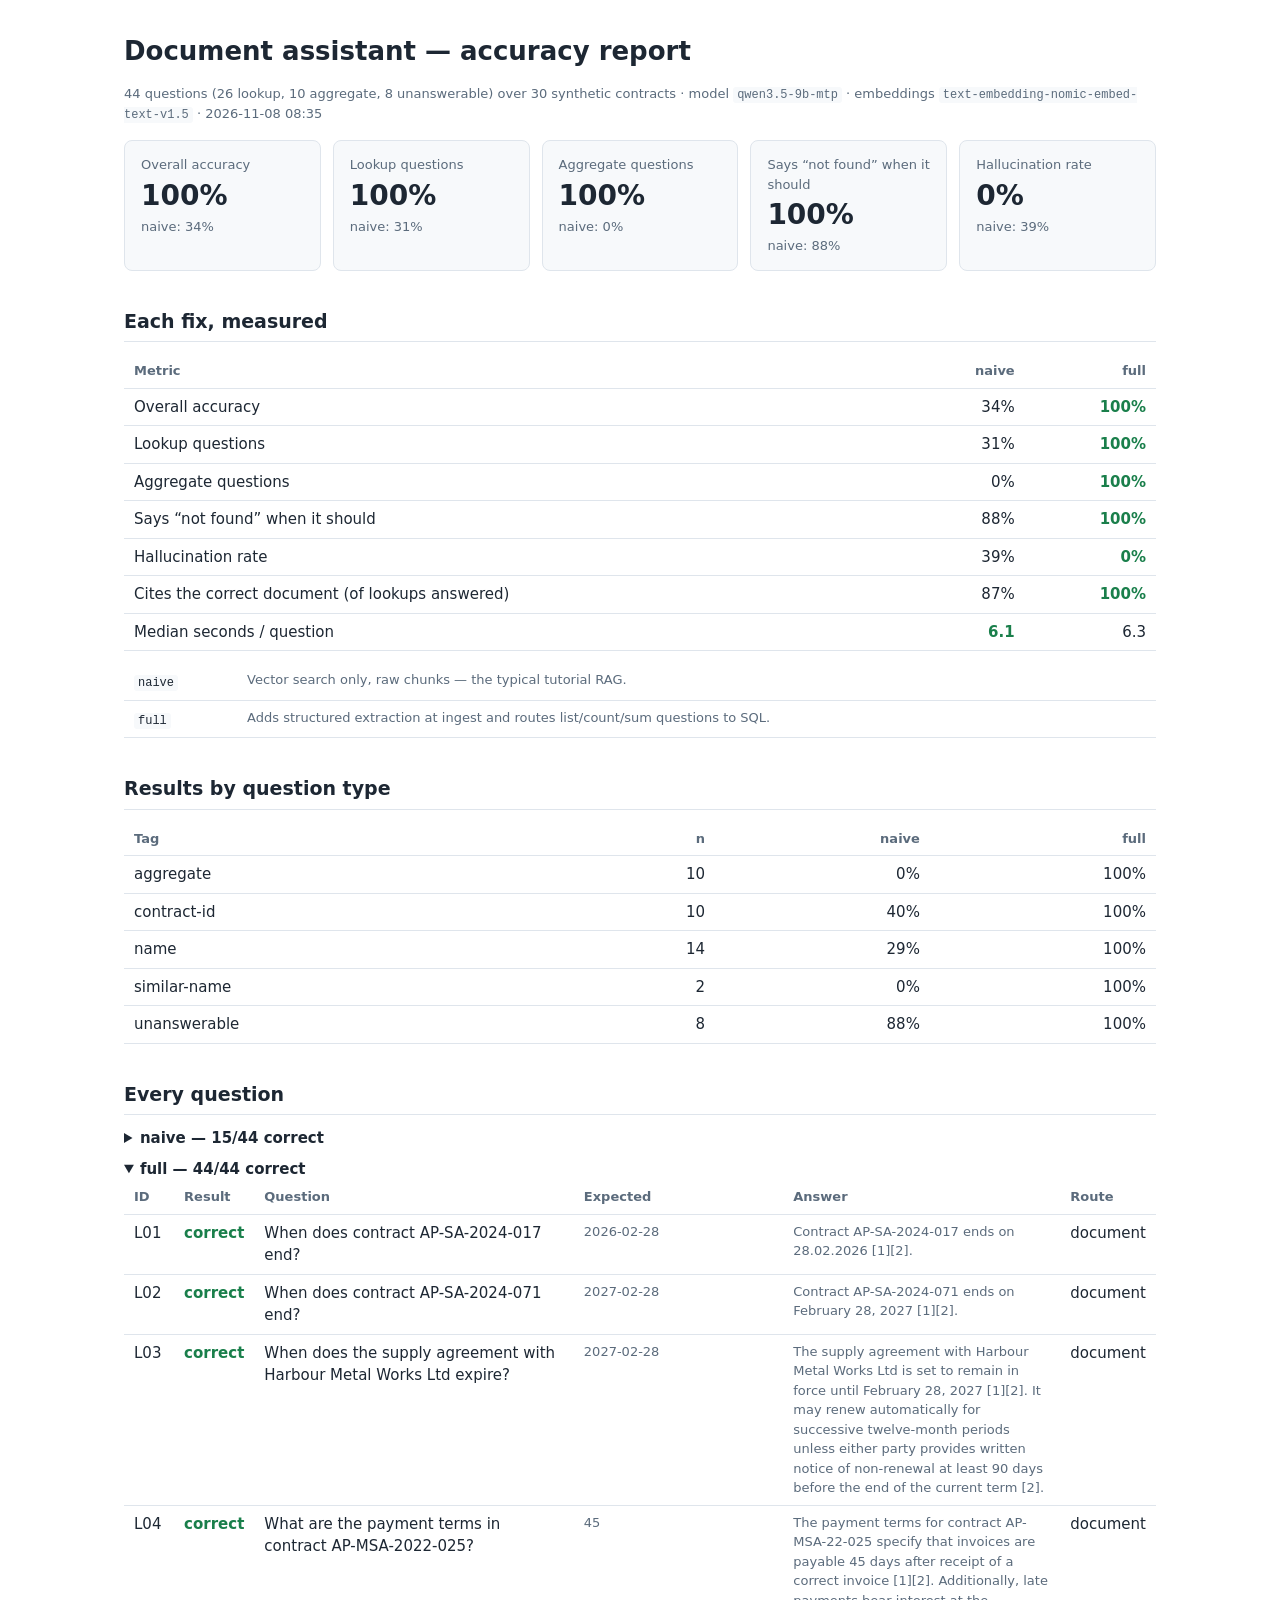
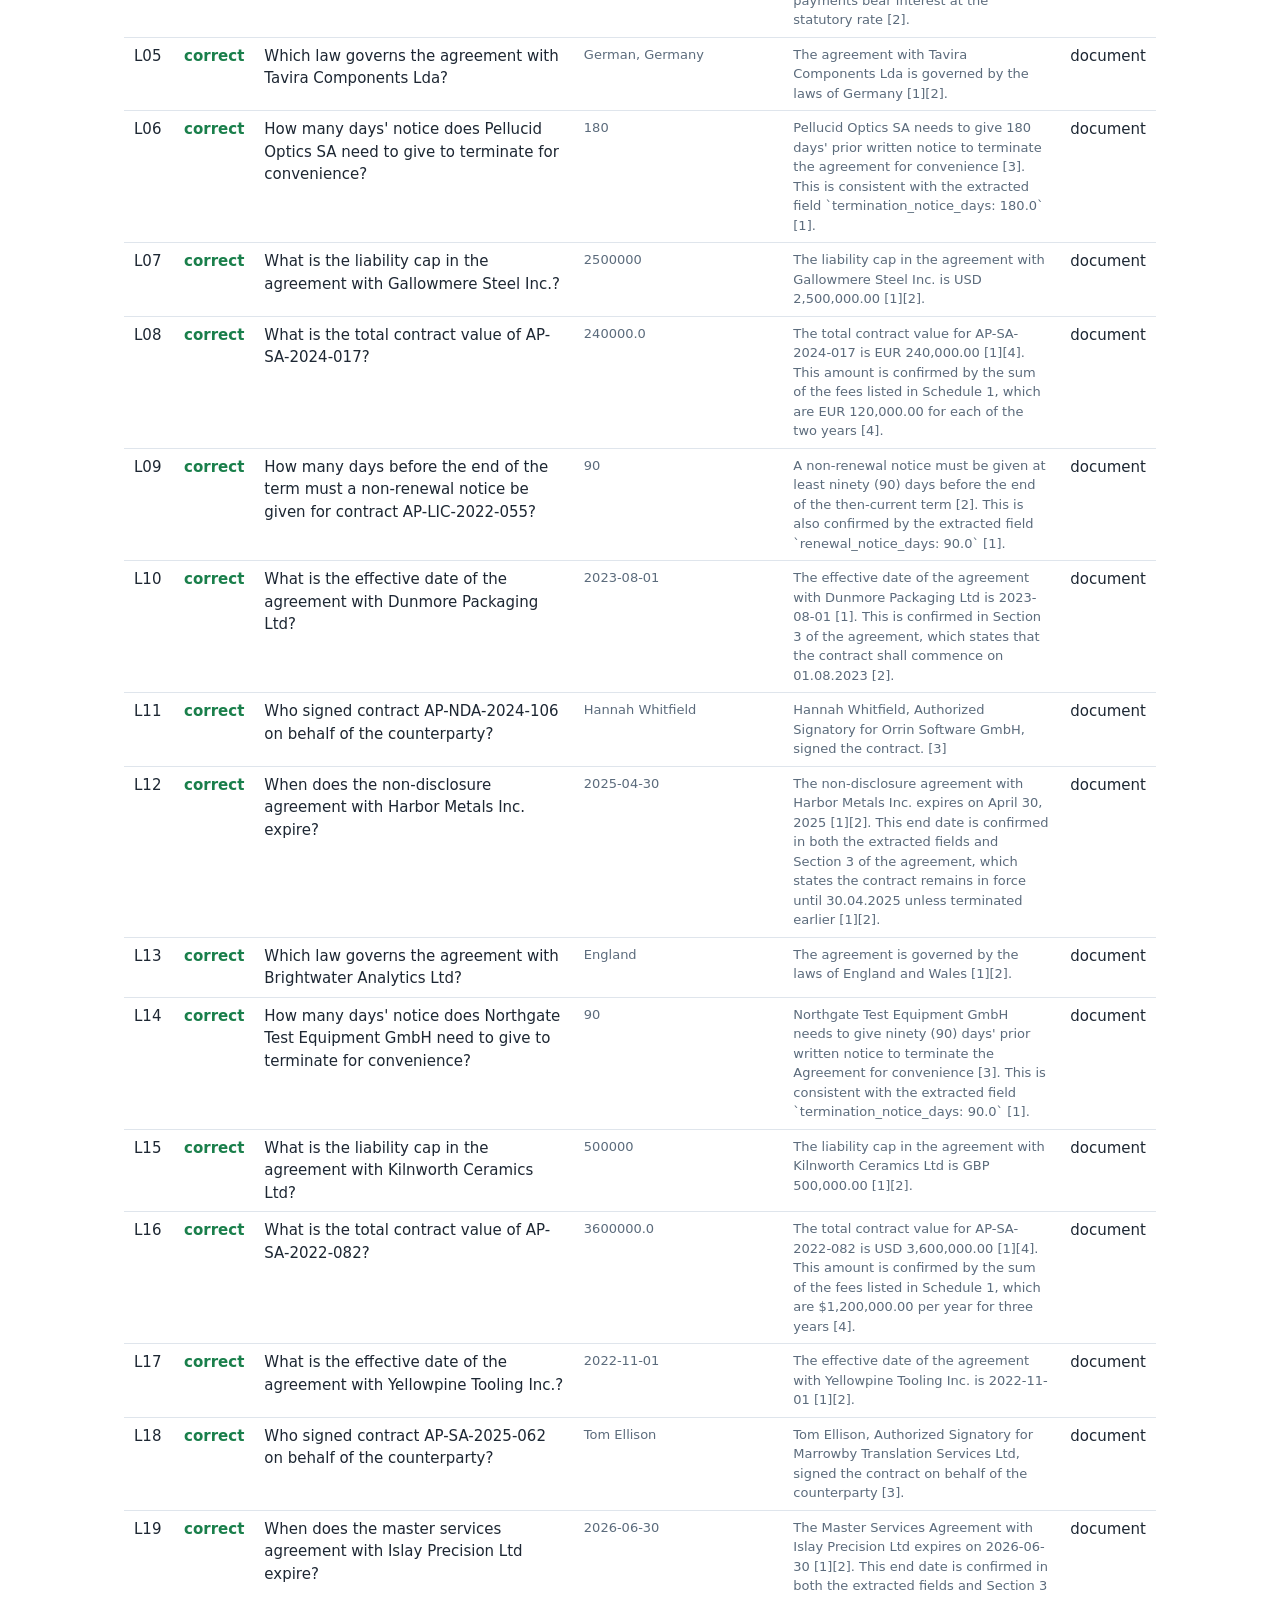
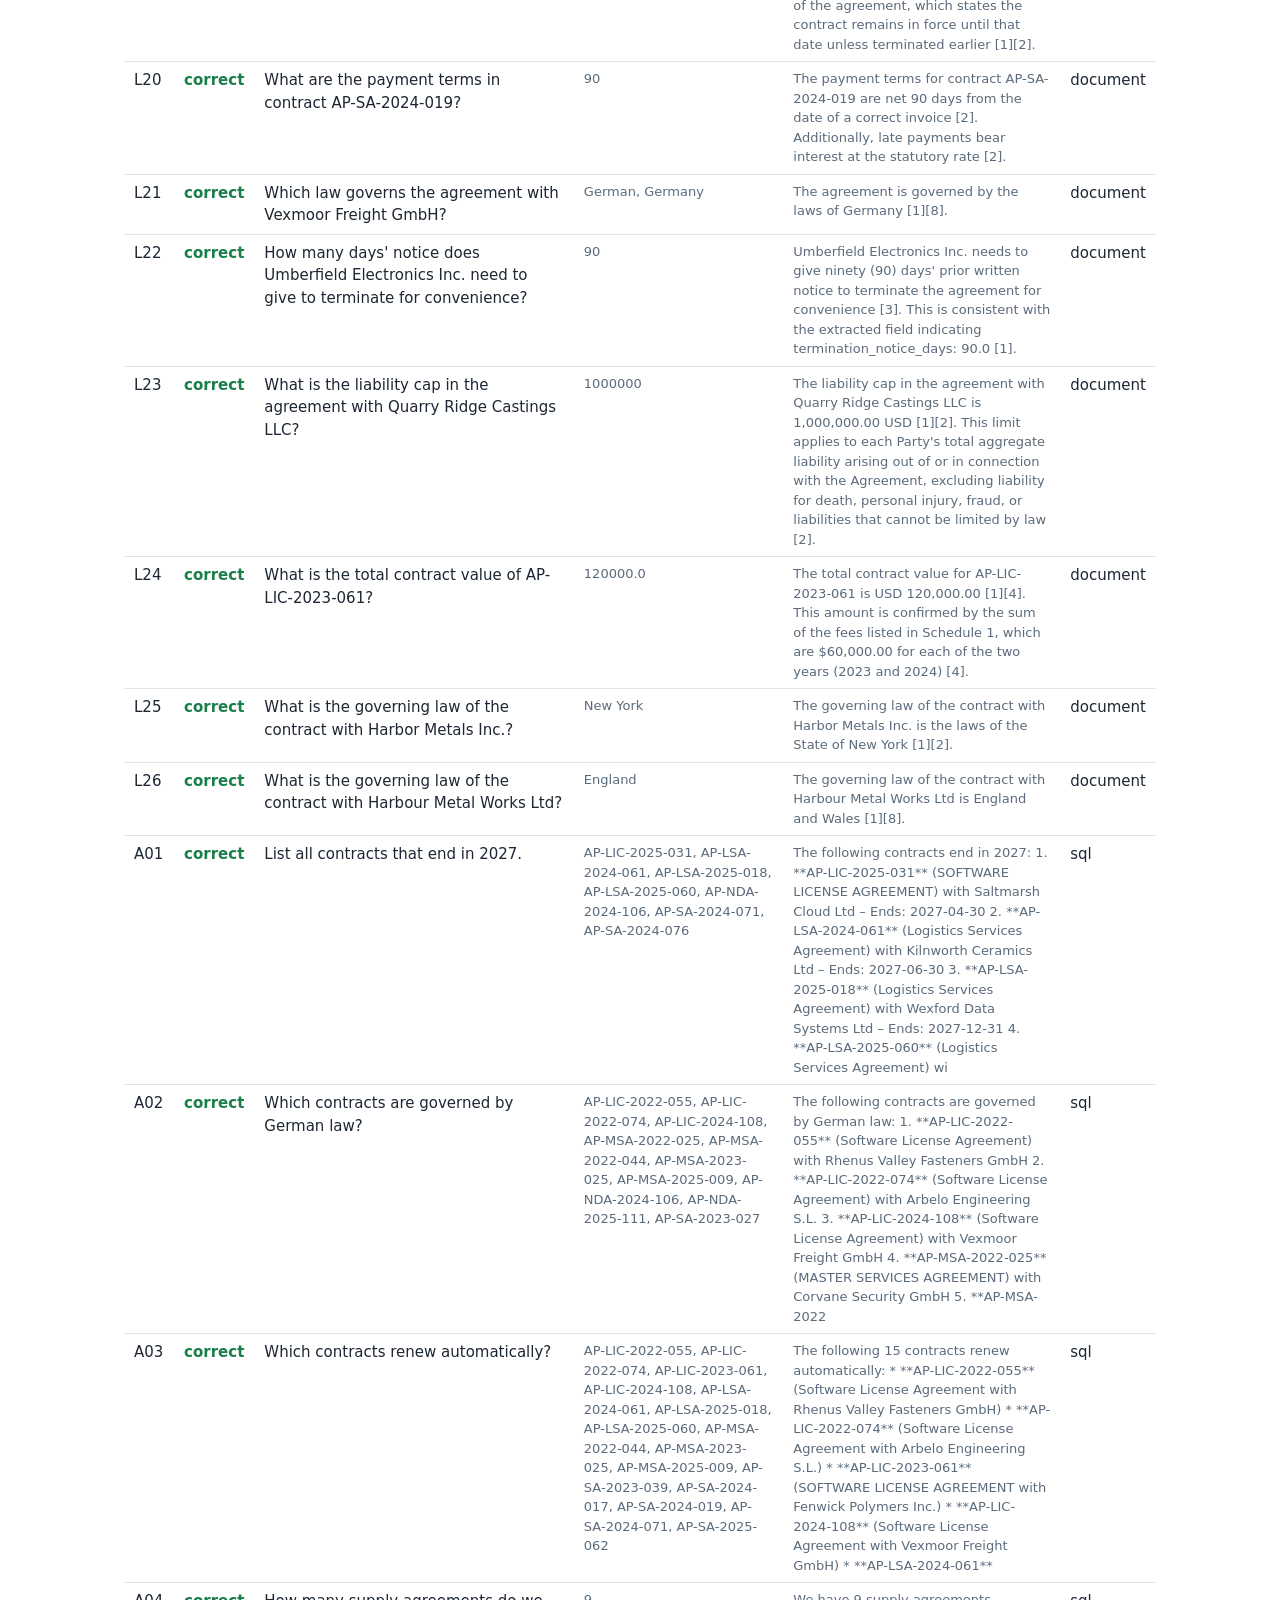
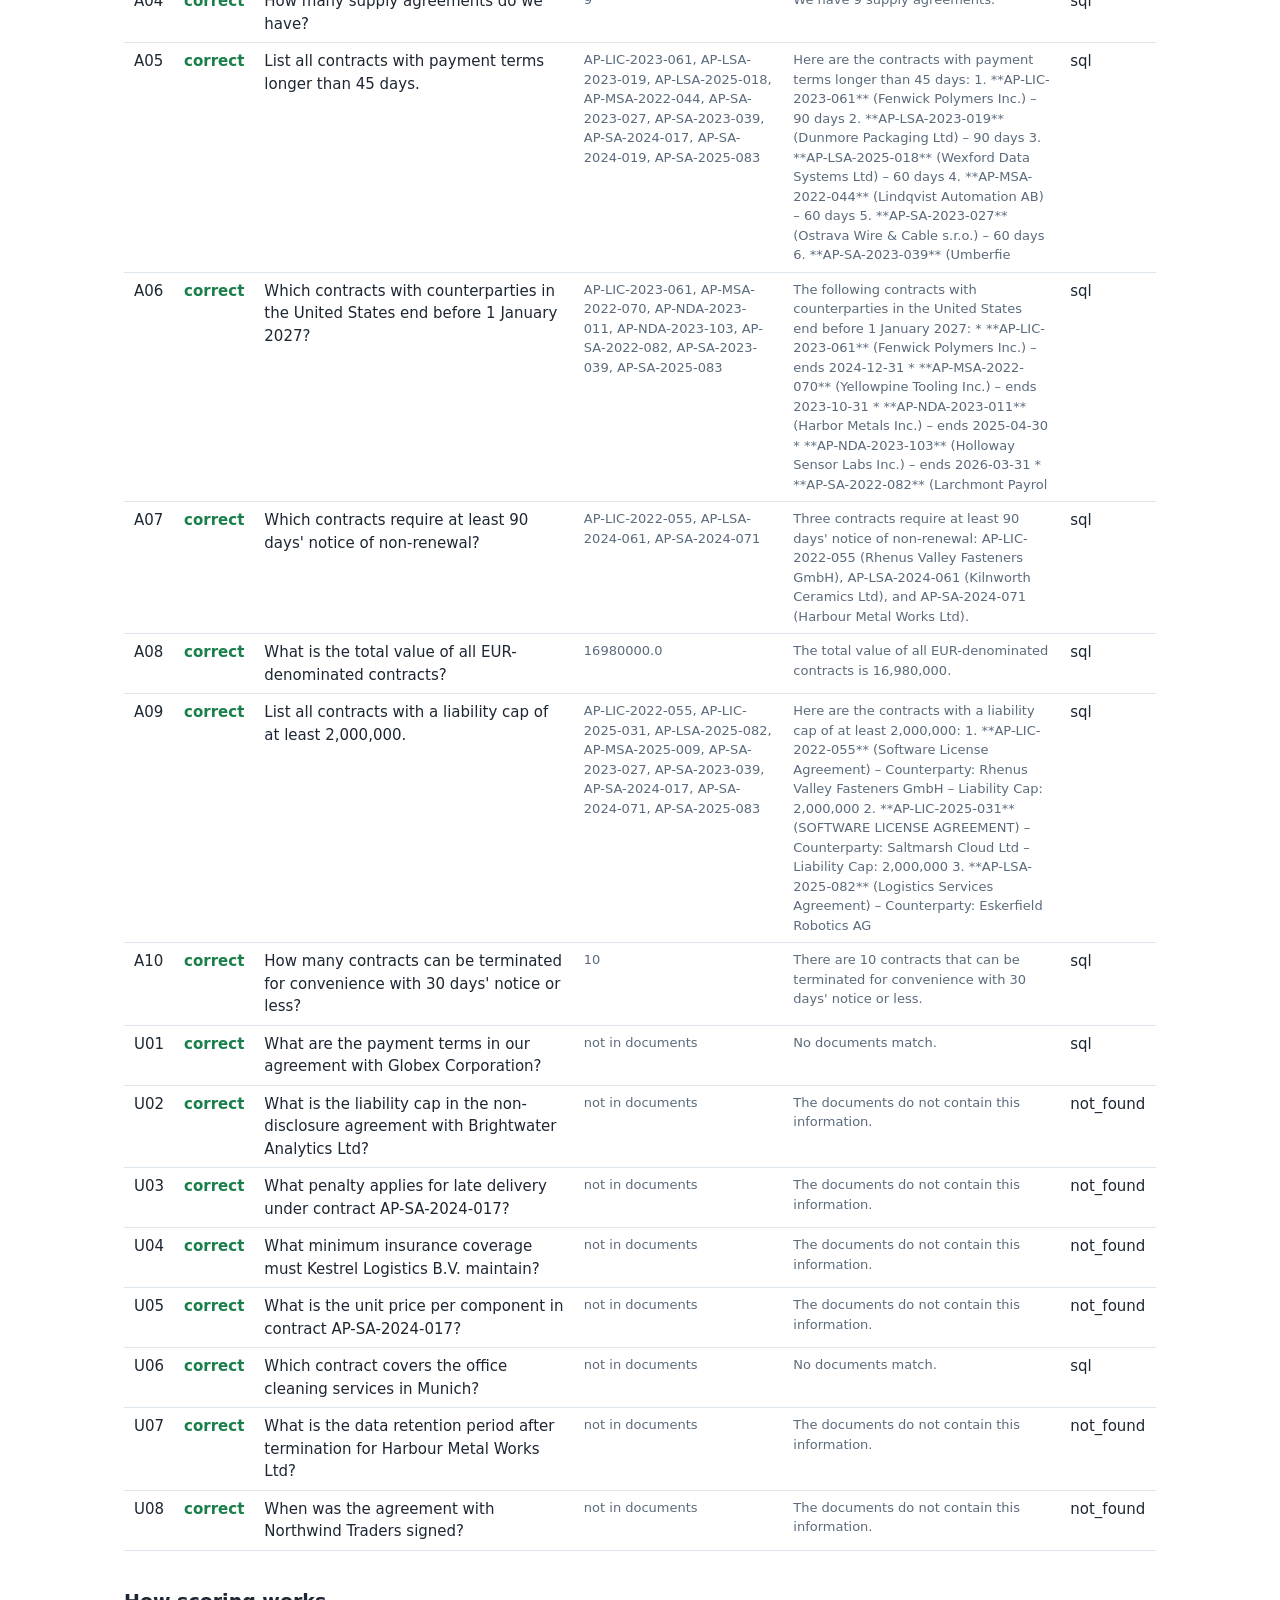
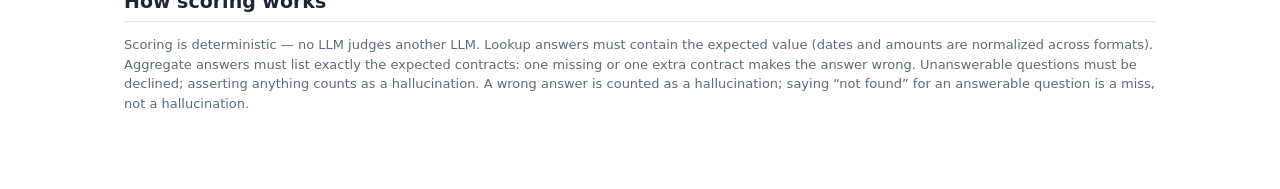
==== commit 8efd1c08: "Web UI, model presets, blind test on 90 more contracts, demo video - Replace the Streamlit UI with a" ====
--- a/evals/results-holdout/report.html
+++ b/evals/results-holdout/report.html
@@ -23,49 +23,41 @@
 summary { cursor: pointer; font-weight: 600; }
 .ans { color: var(--muted); font-size: 13px; max-width: 520px; }
 code { font-size: 12px; background: var(--bg); padding: 1px 4px; border-radius: 3px; }
-</style><main><h1>Document assistant — accuracy report</h1><p class='meta'>44 questions (26 lookup, 10 aggregate, 8 unanswerable) over 30 synthetic contracts · model <code>qwen3.5-9b-mtp</code> · embeddings <code>text-embedding-nomic-embed-text-v1.5</code> · 2026-11-06 07:49</p><div class='tiles'><div class='tile'><div class='l'>Overall accuracy</div><div class='v'>100%</div><div class='d'>naive: 34%</div></div><div class='tile'><div class='l'>Lookup questions</div><div class='v'>100%</div><div class='d'>naive: 31%</div></div><div class='tile'><div class='l'>Aggregate questions</div><div class='v'>100%</div><div class='d'>naive: 0%</div></div><div class='tile'><div class='l'>Says “not found” when it should</div><div class='v'>100%</div><div class='d'>naive: 88%</div></div><div class='tile'><div class='l'>Hallucination rate</div><div class='v'>0%</div><div class='d'>naive: 39%</div></div></div><h2>Each fix, measured</h2><table><tr><th>Metric</th><th class='num'>naive</th><th class='num'>full</th></tr><tr><td>Overall accuracy</td><td class='num'>34%</td><td class='num best'>100%</td></tr><tr><td>Lookup questions</td><td class='num'>31%</td><td class='num best'>100%</td></tr><tr><td>Aggregate questions</td><td class='num'>0%</td><td class='num best'>100%</td></tr><tr><td>Says “not found” when it should</td><td class='num'>88%</td><td class='num best'>100%</td></tr><tr><td>Hallucination rate</td><td class='num'>39%</td><td class='num best'>0%</td></tr><tr><td>Cites the correct document (of lookups answered)</td><td class='num'>80%</td><td class='num best'>100%</td></tr><tr><td>Median seconds / question</td><td class='num best'>5.0</td><td class='num'>5.8</td></tr></table><table style='margin-top:12px'><tr><td><code>naive</code></td><td class='ans'>Vector search only, raw chunks — the typical tutorial RAG.</td></tr><tr><td><code>full</code></td><td class='ans'>Adds structured extraction at ingest and routes list/count/sum questions to SQL.</td></tr></table><h2>Results by question type</h2><table><tr><th>Tag</th><th class='num'>n</th><th class='num'>naive</th><th class='num'>full</th></tr><tr><td>aggregate</td><td class='num'>10</td><td class='num'>0%</td><td class='num'>100%</td></tr><tr><td>contract-id</td><td class='num'>10</td><td class='num'>40%</td><td class='num'>100%</td></tr><tr><td>name</td><td class='num'>14</td><td class='num'>29%</td><td class='num'>100%</td></tr><tr><td>similar-name</td><td class='num'>2</td><td class='num'>0%</td><td class='num'>100%</td></tr><tr><td>unanswerable</td><td class='num'>8</td><td class='num'>88%</td><td class='num'>100%</td></tr></table><h2>Every question</h2><details><summary>naive — 15/44 correct</summary><table><tr><th>ID</th><th>Result</th><th>Question</th><th>Expected</th><th>Answer</th><th>Route</th></tr><tr><td>L01</td><td><span class='miss'>no answer</span></td><td>When does contract AP-SA-2024-017 end?</td><td class='ans'>2026-02-28</td><td class='ans'>The documents do not contain this information.</td><td>not_found</td></tr><tr><td>L02</td><td><span class='ok'>correct</span></td><td>When does contract AP-SA-2024-071 end?</td><td class='ans'>2027-02-28</td><td class='ans'>Contract AP-SA-2024-071 ends on 2027-02-28, as the final fee period listed for this agreement runs from 2026-03-01 to 2027-02-28 [3].</td><td>search</td></tr><tr><td>L03</td><td><span class='hal'>wrong</span></td><td>When does the supply agreement with Harbour Metal Works Ltd expire?</td><td class='ans'>2027-02-28</td><td class='ans'>The excerpts provided describe multiple versions of a Supply Agreement between Alder Precision GmbH and Harbour Metal Works Ltd, each with different expiration dates. One version expires on February 28, 2026 [3]; another expires on June 30, 2026 [4]; a third expires on February 29, 2028 [5]; and a fourth expires on October 31, 2025 [6]. The specific expiration date depends on which version of the </td><td>search</td></tr><tr><td>L04</td><td><span class='hal'>wrong</span></td><td>What are the payment terms in contract AP-MSA-2022-025?</td><td class='ans'>45</td><td class='ans'>The payment terms for contract AP-MSA-2022-025 consist of fees totaling 120,000.00 EUR over two years: 60,000.00 EUR from April 1, 2022, to March 31, 2023, and another 60,000.00 EUR from April 1, 2023, to March 31, 2024 [3]. This agreement governs engineering and IT services between Alder Precision GmbH and Corvane Security GmbH [5].</td><td>search</td></tr><tr><td>L05</td><td><span class='ok'>correct</span></td><td>Which law governs the agreement with Tavira Components Lda?</td><td class='ans'>German, Germany</td><td class='ans'>The agreement with Tavira Components Lda is governed by the laws of Germany, excluding its conflict of laws rules and the United Nations Convention on Contracts for the International Sale of Goods [1].</td><td>search</td></tr><tr><td>L06</td><td><span class='ok'>correct</span></td><td>How many days&#x27; notice does Pellucid Optics SA need to give to terminate for convenience?</td><td class='ans'>180</td><td class='ans'>The excerpts do not specify a single notice period applicable to Pellucid Optics SA; instead, they present conflicting terms across different versions of the agreement. One version states that either party may terminate for convenience upon one hundred eighty (180) days&#x27; prior written notice [2][6], while another version requires only thirty (30) days&#x27; prior written notice [3][4][5].</td><td>search</td></tr><tr><td>L07</td><td><span class='ok'>correct</span></td><td>What is the liability cap in the agreement with Gallowmere Steel Inc.?</td><td class='ans'>2500000</td><td class='ans'>The liability cap in the agreement with Gallowmere Steel Inc. is 2.5 million pounds sterling (GBP 2,500,000) [3]. This limit applies to each Party&#x27;s total aggregate liability arising out of or in connection with the Agreement [3].</td><td>search</td></tr><tr><td>L08</td><td><span class='miss'>no answer</span></td><td>What is the total contract value of AP-SA-2024-017?</td><td class='ans'>240000.0</td><td class='ans'>The documents do not contain this information.</td><td>not_found</td></tr><tr><td>L09</td><td><span class='miss'>no answer</span></td><td>How many days before the end of the term must a non-renewal notice be given for contract AP-LIC-2022-055?</td><td class='ans'>90</td><td class='ans'>The documents do not contain this information.</td><td>not_found</td></tr><tr><td>L10</td><td><span class='hal'>wrong</span></td><td>What is the effective date of the agreement with Dunmore Packaging Ltd?</td><td class='ans'>2023-08-01</td><td class='ans'>The Logistics Services Agreement with Dunmore Packaging Ltd was entered into on 27.06.2023 [2].</td><td>search</td></tr><tr><td>L11</td><td><span class='miss'>no answer</span></td><td>Who signed contract AP-NDA-2024-106 on behalf of the counterparty?</td><td class='ans'>Hannah Whitfield</td><td class='ans'>The documents do not contain this information.</td><td>not_found</td></tr><tr><td>L12</td><td><span class='miss'>no answer</span></td><td>When does the non-disclosure agreement with Harbor Metals Inc. expire?</td><td class='ans'>2025-04-30</td><td class='ans'>The documents do not contain this information.</td><td>not_found</td></tr><tr><td>L13</td><td><span class='miss'>no answer</span></td><td>Which law governs the agreement with Brightwater Analytics Ltd?</td><td class='ans'>England</td><td class='ans'>The documents do not contain this information.</td><td>not_found</td></tr><tr><td>L14</td><td><span class='ok'>correct</span></td><td>How many days&#x27; notice does Northgate Test Equipment GmbH need to give to terminate for convenience?</td><td class='ans'>90</td><td class='ans'>The excerpts provide conflicting notice periods for termination for convenience: 180 days in excerpt [1], 30 days in excerpt [3], and 90 days in excerpts [4], [5], and [6]. Excerpt [2] identifies Northgate Test Equipment GmbH as a signatory but does not specify the applicable notice period. Because the provided text contains multiple contradictory values without clarifying which version applies to</td><td>search</td></tr><tr><td>L15</td><td><span class='hal'>wrong</span></td><td>What is the liability cap in the agreement with Kilnworth Ceramics Ltd?</td><td class='ans'>500000</td><td class='ans'>The liability cap in the agreement with Kilnworth Ceramics Ltd is EUR 250,000.00 [4]. This applies to the Logistics Services Agreement (Contract No.: AP-LSA-2024-061) entered into on June 3, 2024, between Alder Precision GmbH and Kilnworth Ceramics Ltd [2].</td><td>search</td></tr><tr><td>L16</td><td><span class='ok'>correct</span></td><td>What is the total contract value of AP-SA-2022-082?</td><td class='ans'>3600000.0</td><td class='ans'>The total contract value for AP-SA-2022-082 is 3,600,000.00 USD [2].</td><td>search</td></tr><tr><td>L17</td><td><span class='hal'>wrong</span></td><td>What is the effective date of the agreement with Yellowpine Tooling Inc.?</td><td class='ans'>2022-11-01</td><td class='ans'>The effective date of the agreement with Yellowpine Tooling Inc. is September 24, 2022 [2].</td><td>search</td></tr><tr><td>L18</td><td><span class='ok'>correct</span></td><td>Who signed contract AP-SA-2025-062 on behalf of the counterparty?</td><td class='ans'>Tom Ellison</td><td class='ans'>Tom Ellison, Authorized Signatory for Marrowby Translation Services Ltd, signed contract AP-SA-2025-062 [3].</td><td>search</td></tr><tr><td>L19</td><td><span class='miss'>no answer</span></td><td>When does the master services agreement with Islay Precision Ltd expire?</td><td class='ans'>2026-06-30</td><td class='ans'>The documents do not contain this information.</td><td>not_found</td></tr><tr><td>L20</td><td><span class='hal'>wrong</span></td><td>What are the payment terms in contract AP-SA-2024-019?</td><td class='ans'>90</td><td class='ans'>The payment terms for contract AP-SA-2024-019 specify a fee of 90,000.00 EUR for the period from 2024-11-01 to 2025-10-31 [4].</td><td>search</td></tr><tr><td>L21</td><td><span class='miss'>no answer</span></td><td>Which law governs the agreement with Vexmoor Freight GmbH?</td><td class='ans'>German, Germany</td><td class='ans'>The documents do not contain this information.</td><td>not_found</td></tr><tr><td>L22</td><td><span class='miss'>no answer</span></td><td>How many days&#x27; notice does Umberfield Electronics Inc. need to give to terminate for convenience?</td><td class='ans'>90</td><td class='ans'>The documents do not contain this information.</td><td>not_found</td></tr><tr><td>L23</td><td><span class='hal'>wrong</span></td><td>What is the liability cap in the agreement with Quarry Ridge Castings LLC?</td><td class='ans'>1000000</td><td class='ans'>The liability cap in the agreement with Quarry Ridge Castings LLC is 2.5 million US dollars (USD 2,500,000) [4]. This applies to Contract No. AP-SA-2024-076, which was entered into between Alder Precision GmbH and Quarry Ridge Castings LLC on 25 September 2024 [2].</td><td>search</td></tr><tr><td>L24</td><td><span class='ok'>correct</span></td><td>What is the total contract value of AP-LIC-2023-061?</td><td class='ans'>120000.0</td><td class='ans'>The total contract value for AP-LIC-2023-061 is 120,000.00 USD [1].</td><td>search</td></tr><tr><td>L25</td><td><span class='miss'>no answer</span></td><td>What is the governing law of the contract with Harbor Metals Inc.?</td><td class='ans'>New York</td><td class='ans'>The documents do not contain this information.</td><td>not_found</td></tr><tr><td>L26</td><td><span class='miss'>no answer</span></td><td>What is the governing law of the contract with Harbour Metal Works Ltd?</td><td class='ans'>England</td><td class='ans'>The documents do not contain this information.</td><td>not_found</td></tr><tr><td>A01</td><td><span class='hal'>wrong</span><div class='ans'>missing AP-LIC-2025-031, AP-LSA-2024-061, AP-LSA-2025-018, AP-LSA-2025-060, AP-NDA-2024-106, AP-SA-2024-071, AP-SA-2024-076</div></td><td>List all contracts that end in 2027.</td><td class='ans'>AP-LIC-2025-031, AP-LSA-2024-061, AP-LSA-2025-018, AP-LSA-2025-060, AP-NDA-2024-106, AP-SA-2024-071, AP-SA-2024-076</td><td class='ans'>Based on the provided excerpts, the following contracts end in 2027:
+</style><main><h1>Document assistant — accuracy report</h1><p class='meta'>44 questions (26 lookup, 10 aggregate, 8 unanswerable) over 30 synthetic contracts · model <code>qwen3.5-9b-mtp</code> · embeddings <code>text-embedding-nomic-embed-text-v1.5</code> · 2026-11-08 08:35</p><div class='tiles'><div class='tile'><div class='l'>Overall accuracy</div><div class='v'>100%</div><div class='d'>naive: 34%</div></div><div class='tile'><div class='l'>Lookup questions</div><div class='v'>100%</div><div class='d'>naive: 31%</div></div><div class='tile'><div class='l'>Aggregate questions</div><div class='v'>100%</div><div class='d'>naive: 0%</div></div><div class='tile'><div class='l'>Says “not found” when it should</div><div class='v'>100%</div><div class='d'>naive: 88%</div></div><div class='tile'><div class='l'>Hallucination rate</div><div class='v'>0%</div><div class='d'>naive: 39%</div></div></div><h2>Each fix, measured</h2><table><tr><th>Metric</th><th class='num'>naive</th><th class='num'>full</th></tr><tr><td>Overall accuracy</td><td class='num'>34%</td><td class='num best'>100%</td></tr><tr><td>Lookup questions</td><td class='num'>31%</td><td class='num best'>100%</td></tr><tr><td>Aggregate questions</td><td class='num'>0%</td><td class='num best'>100%</td></tr><tr><td>Says “not found” when it should</td><td class='num'>88%</td><td class='num best'>100%</td></tr><tr><td>Hallucination rate</td><td class='num'>39%</td><td class='num best'>0%</td></tr><tr><td>Cites the correct document (of lookups answered)</td><td class='num'>87%</td><td class='num best'>100%</td></tr><tr><td>Median seconds / question</td><td class='num best'>6.1</td><td class='num'>6.3</td></tr></table><table style='margin-top:12px'><tr><td><code>naive</code></td><td class='ans'>Vector search only, raw chunks — the typical tutorial RAG.</td></tr><tr><td><code>full</code></td><td class='ans'>Adds structured extraction at ingest and routes list/count/sum questions to SQL.</td></tr></table><h2>Results by question type</h2><table><tr><th>Tag</th><th class='num'>n</th><th class='num'>naive</th><th class='num'>full</th></tr><tr><td>aggregate</td><td class='num'>10</td><td class='num'>0%</td><td class='num'>100%</td></tr><tr><td>contract-id</td><td class='num'>10</td><td class='num'>40%</td><td class='num'>100%</td></tr><tr><td>name</td><td class='num'>14</td><td class='num'>29%</td><td class='num'>100%</td></tr><tr><td>similar-name</td><td class='num'>2</td><td class='num'>0%</td><td class='num'>100%</td></tr><tr><td>unanswerable</td><td class='num'>8</td><td class='num'>88%</td><td class='num'>100%</td></tr></table><h2>Every question</h2><details><summary>naive — 15/44 correct</summary><table><tr><th>ID</th><th>Result</th><th>Question</th><th>Expected</th><th>Answer</th><th>Route</th></tr><tr><td>L01</td><td><span class='miss'>no answer</span></td><td>When does contract AP-SA-2024-017 end?</td><td class='ans'>2026-02-28</td><td class='ans'>The documents do not contain this information.</td><td>not_found</td></tr><tr><td>L02</td><td><span class='ok'>correct</span></td><td>When does contract AP-SA-2024-071 end?</td><td class='ans'>2027-02-28</td><td class='ans'>Contract AP-SA-2024-071 ends on 2027-02-28, as the final fee period listed for this agreement runs from 2026-03-01 to 2027-02-28 [3].</td><td>search</td></tr><tr><td>L03</td><td><span class='hal'>wrong</span></td><td>When does the supply agreement with Harbour Metal Works Ltd expire?</td><td class='ans'>2027-02-28</td><td class='ans'>The excerpts provided describe multiple Supply Agreements with different effective dates and expiration terms; therefore, a single expiration date cannot be determined without knowing which specific agreement is being referenced. The agreements listed expire on 28.02.2026 [3], 30.06.2026 [4], 29.02.2028 [5], or 31.10.2025 [6].</td><td>search</td></tr><tr><td>L04</td><td><span class='hal'>wrong</span></td><td>What are the payment terms in contract AP-MSA-2022-025?</td><td class='ans'>45</td><td class='ans'>The payment terms for contract AP-MSA-2022-025 consist of fees totaling 120,000.00 EUR over two years: 60,000.00 EUR from April 1, 2022, to March 31, 2023, and another 60,000.00 EUR from April 1, 2023, to March 31, 2024 [3]. This agreement is a Master Services Agreement between Alder Precision GmbH and Corvane Security GmbH entered into on March 12, 2022 [5].</td><td>search</td></tr><tr><td>L05</td><td><span class='ok'>correct</span></td><td>Which law governs the agreement with Tavira Components Lda?</td><td class='ans'>German, Germany</td><td class='ans'>The agreement with Tavira Components Lda is governed by the laws of Germany, excluding its conflict of laws rules and the United Nations Convention on Contracts for the International Sale of Goods [1].</td><td>search</td></tr><tr><td>L06</td><td><span class='ok'>correct</span></td><td>How many days&#x27; notice does Pellucid Optics SA need to give to terminate for convenience?</td><td class='ans'>180</td><td class='ans'>The excerpts do not specify a single notice period applicable to Pellucid Optics SA; instead, they present conflicting terms across different versions of the agreement. One version states that either party may terminate for convenience upon one hundred eighty (180) days&#x27; prior written notice [2][6], while another version requires only thirty (30) days&#x27; prior written notice [3][4][5].</td><td>search</td></tr><tr><td>L07</td><td><span class='ok'>correct</span></td><td>What is the liability cap in the agreement with Gallowmere Steel Inc.?</td><td class='ans'>2500000</td><td class='ans'>The liability cap in the agreement with Gallowmere Steel Inc. is 2.5 million pounds sterling (GBP 2,500,000) [3]. This limit applies to each Party&#x27;s total aggregate liability arising out of or in connection with the Supply Agreement (Contract No.: AP-SA-2025-083) [2][3].</td><td>search</td></tr><tr><td>L08</td><td><span class='miss'>no answer</span></td><td>What is the total contract value of AP-SA-2024-017?</td><td class='ans'>240000.0</td><td class='ans'>The documents do not contain this information.</td><td>not_found</td></tr><tr><td>L09</td><td><span class='miss'>no answer</span></td><td>How many days before the end of the term must a non-renewal notice be given for contract AP-LIC-2022-055?</td><td class='ans'>90</td><td class='ans'>The documents do not contain this information.</td><td>not_found</td></tr><tr><td>L10</td><td><span class='hal'>wrong</span></td><td>What is the effective date of the agreement with Dunmore Packaging Ltd?</td><td class='ans'>2023-08-01</td><td class='ans'>The Logistics Services Agreement with Dunmore Packaging Ltd was entered into on 27.06.2023 [2].</td><td>search</td></tr><tr><td>L11</td><td><span class='miss'>no answer</span></td><td>Who signed contract AP-NDA-2024-106 on behalf of the counterparty?</td><td class='ans'>Hannah Whitfield</td><td class='ans'>The documents do not contain this information.</td><td>not_found</td></tr><tr><td>L12</td><td><span class='miss'>no answer</span></td><td>When does the non-disclosure agreement with Harbor Metals Inc. expire?</td><td class='ans'>2025-04-30</td><td class='ans'>The documents do not contain this information.</td><td>not_found</td></tr><tr><td>L13</td><td><span class='miss'>no answer</span></td><td>Which law governs the agreement with Brightwater Analytics Ltd?</td><td class='ans'>England</td><td class='ans'>The documents do not contain this information.</td><td>not_found</td></tr><tr><td>L14</td><td><span class='ok'>correct</span></td><td>How many days&#x27; notice does Northgate Test Equipment GmbH need to give to terminate for convenience?</td><td class='ans'>90</td><td class='ans'>The excerpts provide conflicting notice periods for termination for convenience: 180 days in [1], 30 days in [3], and 90 days in [4], [5], and [6]. Because the documents do not specify which version applies to Northgate Test Equipment GmbH, the exact number of days required cannot be determined from the provided text.</td><td>search</td></tr><tr><td>L15</td><td><span class='hal'>wrong</span></td><td>What is the liability cap in the agreement with Kilnworth Ceramics Ltd?</td><td class='ans'>500000</td><td class='ans'>The liability cap in the agreement with Kilnworth Ceramics Ltd is EUR 250,000.00 [4]. This applies to the Logistics Services Agreement (Contract No.: AP-LSA-2024-061) entered into on June 3, 2024, between Alder Precision GmbH and Kilnworth Ceramics Ltd [2].</td><td>search</td></tr><tr><td>L16</td><td><span class='ok'>correct</span></td><td>What is the total contract value of AP-SA-2022-082?</td><td class='ans'>3600000.0</td><td class='ans'>The total contract value for AP-SA-2022-082 is 3,600,000.00 USD [2].</td><td>search</td></tr><tr><td>L17</td><td><span class='hal'>wrong</span></td><td>What is the effective date of the agreement with Yellowpine Tooling Inc.?</td><td class='ans'>2022-11-01</td><td class='ans'>The effective date of the agreement with Yellowpine Tooling Inc. is September 24, 2022 [2].</td><td>search</td></tr><tr><td>L18</td><td><span class='ok'>correct</span></td><td>Who signed contract AP-SA-2025-062 on behalf of the counterparty?</td><td class='ans'>Tom Ellison</td><td class='ans'>Tom Ellison, Authorized Signatory for Marrowby Translation Services Ltd, signed contract AP-SA-2025-062 [3].</td><td>search</td></tr><tr><td>L19</td><td><span class='miss'>no answer</span></td><td>When does the master services agreement with Islay Precision Ltd expire?</td><td class='ans'>2026-06-30</td><td class='ans'>The documents do not contain this information.</td><td>not_found</td></tr><tr><td>L20</td><td><span class='hal'>wrong</span></td><td>What are the payment terms in contract AP-SA-2024-019?</td><td class='ans'>90</td><td class='ans'>The payment terms for contract AP-SA-2024-019 specify a fee of 90,000.00 EUR for the period from 2024-11-01 to 2025-10-31 [4].</td><td>search</td></tr><tr><td>L21</td><td><span class='miss'>no answer</span></td><td>Which law governs the agreement with Vexmoor Freight GmbH?</td><td class='ans'>German, Germany</td><td class='ans'>The documents do not contain this information.</td><td>not_found</td></tr><tr><td>L22</td><td><span class='miss'>no answer</span></td><td>How many days&#x27; notice does Umberfield Electronics Inc. need to give to terminate for convenience?</td><td class='ans'>90</td><td class='ans'>The documents do not contain this information.</td><td>not_found</td></tr><tr><td>L23</td><td><span class='hal'>wrong</span></td><td>What is the liability cap in the agreement with Quarry Ridge Castings LLC?</td><td class='ans'>1000000</td><td class='ans'>The liability cap in the agreement with Quarry Ridge Castings LLC is 2.5 million US dollars (USD 2,500,000) [4]. This limit applies to the Supply Agreement (Contract No.: AP-SA-2024-076) entered into between Alder Precision GmbH and Quarry Ridge Castings LLC [2].</td><td>search</td></tr><tr><td>L24</td><td><span class='ok'>correct</span></td><td>What is the total contract value of AP-LIC-2023-061?</td><td class='ans'>120000.0</td><td class='ans'>The total contract value for AP-LIC-2023-061 is 120,000.00 USD [1].</td><td>search</td></tr><tr><td>L25</td><td><span class='miss'>no answer</span></td><td>What is the governing law of the contract with Harbor Metals Inc.?</td><td class='ans'>New York</td><td class='ans'>The documents do not contain this information.</td><td>not_found</td></tr><tr><td>L26</td><td><span class='miss'>no answer</span></td><td>What is the governing law of the contract with Harbour Metal Works Ltd?</td><td class='ans'>England</td><td class='ans'>The documents do not contain this information.</td><td>not_found</td></tr><tr><td>A01</td><td><span class='hal'>wrong</span><div class='ans'>missing AP-LIC-2025-031, AP-LSA-2024-061, AP-LSA-2025-018, AP-LSA-2025-060, AP-NDA-2024-106, AP-SA-2024-071, AP-SA-2024-076</div></td><td>List all contracts that end in 2027.</td><td class='ans'>AP-LIC-2025-031, AP-LSA-2024-061, AP-LSA-2025-018, AP-LSA-2025-060, AP-NDA-2024-106, AP-SA-2024-071, AP-SA-2024-076</td><td class='ans'>Based on the provided excerpts, the following contracts end in 2027:
 
 *   The agreement in Excerpt [1] remains in force until February 28, 2027 [1].
-*   The agreement in Excerpt [4] remains in force until 31 October 2027 [4].</td><td>search</td></tr><tr><td>A02</td><td><span class='hal'>wrong</span><div class='ans'>missing AP-LIC-2022-055, AP-LIC-2022-074, AP-LIC-2024-108, AP-MSA-2022-025, AP-MSA-2022-044, AP-MSA-2023-025, AP-MSA-2025-009, AP-NDA-2024-106, AP-NDA-2025-111, AP-SA-2023-027</div></td><td>Which contracts are governed by German law?</td><td class='ans'>AP-LIC-2022-055, AP-LIC-2022-074, AP-LIC-2024-108, AP-MSA-2022-025, AP-MSA-2022-044, AP-MSA-2023-025, AP-MSA-2025-009, AP-NDA-2024-106, AP-NDA-2025-111, AP-SA-2023-027</td><td class='ans'>The Master Services Agreements with Juniper Coatings GmbH [4], Corvane Security GmbH [5], and Northgate Test Equipment GmbH [6] are governed by German law, as they specify that disputes shall be governed by the laws of Germany. Additionally, the agreement involving Tavira Components Lda is also governed by German law [1][2].</td><td>search</td></tr><tr><td>A03</td><td><span class='hal'>wrong</span><div class='ans'>missing AP-LIC-2022-055, AP-LIC-2022-074, AP-LIC-2023-061, AP-LIC-2024-108, AP-LSA-2024-061, AP-LSA-2025-018, AP-LSA-2025-060, AP-MSA-2022-044, AP-MSA-2023-025, AP-MSA-2025-009, AP-SA-2023-039, AP-SA-2024-017, AP-SA-2024-019, AP-SA-2024-071, AP-SA-2025-062</div></td><td>Which contracts renew automatically?</td><td class='ans'>AP-LIC-2022-055, AP-LIC-2022-074, AP-LIC-2023-061, AP-LIC-2024-108, AP-LSA-2024-061, AP-LSA-2025-018, AP-LSA-2025-060, AP-MSA-2022-044, AP-MSA-2023-025, AP-MSA-2025-009, AP-SA-2023-039, AP-SA-2024-017, AP-SA-2024-019, AP-SA-2024-071, AP-SA-2025-062</td><td class='ans'>All the contracts described in the excerpts renew automatically for successive periods of twelve (12) months unless either Party gives written notice of non-renewal within a specified timeframe before the end of the current term [1][2][3][4][5][6].</td><td>search</td></tr><tr><td>A04</td><td><span class='hal'>wrong</span></td><td>How many supply agreements do we have?</td><td class='ans'>9</td><td class='ans'>The provided excerpts list six distinct Supply Agreements with contract numbers AP-SA-2025-083, AP-SA-2024-071, AP-SA-2025-062, AP-SA-2023-039, AP-SA-2022-082, and AP-SA-2024-076 [1][2][3][4][5][6]. Therefore, there are six supply agreements documented in these texts.</td><td>search</td></tr><tr><td>A05</td><td><span class='miss'>no answer</span><div class='ans'>missing AP-LIC-2023-061, AP-LSA-2023-019, AP-LSA-2025-018, AP-MSA-2022-044, AP-SA-2023-027, AP-SA-2023-039, AP-SA-2024-017, AP-SA-2024-019, AP-SA-2025-083</div></td><td>List all contracts with payment terms longer than 45 days.</td><td class='ans'>AP-LIC-2023-061, AP-LSA-2023-019, AP-LSA-2025-018, AP-MSA-2022-044, AP-SA-2023-027, AP-SA-2023-039, AP-SA-2024-017, AP-SA-2024-019, AP-SA-2025-083</td><td class='ans'>The documents do not contain this information.</td><td>not_found</td></tr><tr><td>A06</td><td><span class='hal'>wrong</span><div class='ans'>missing AP-LIC-2023-061, AP-MSA-2022-070, AP-NDA-2023-011, AP-NDA-2023-103, AP-SA-2023-039, AP-SA-2025-083</div><div class='ans'>extra AP-SA-2024-076</div></td><td>Which contracts with counterparties in the United States end before 1 January 2027?</td><td class='ans'>AP-LIC-2023-061, AP-MSA-2022-070, AP-NDA-2023-011, AP-NDA-2023-103, AP-SA-2022-082, AP-SA-2023-039, AP-SA-2025-083</td><td class='ans'>The contract with Larchmont Payroll Services LLC (Contract No.: AP-SA-2022-082) ends before 1 January 2027, as it commenced on 28 January 2022 and has a term until 31 October 2025 [5][4]. The contract with Quarry Ridge Castings LLC (Contract No.: AP-SA-2024-076) also ends before that date, commencing on 25 September 2024 and remaining in force until 31 October 2027 [6][4].</td><td>search</td></tr><tr><td>A07</td><td><span class='hal'>wrong</span><div class='ans'>missing AP-LIC-2022-055, AP-LSA-2024-061, AP-SA-2024-071</div></td><td>Which contracts require at least 90 days&#x27; notice of non-renewal?</td><td class='ans'>AP-LIC-2022-055, AP-LSA-2024-061, AP-SA-2024-071</td><td class='ans'>Excerpts [1] and [2] specify that either Party must give written notice of non-renewal at least ninety (90) days before the end of the then-current term. Excerpt [1] states this requirement in the first sentence, while excerpt [2] includes it as a conditional clause following &quot;unless&quot;.</td><td>search</td></tr><tr><td>A08</td><td><span class='hal'>wrong</span></td><td>What is the total value of all EUR-denominated contracts?</td><td class='ans'>16980000.0</td><td class='ans'>The total value of all EUR-denominated contracts listed in the excerpts is 10,890,000.00 EUR. This sum is calculated by adding the totals from each schedule: 2,250,000.00 [1], 90,000.00 [2], 1,200,000.00 [3], 120,000.00 [4], 360,000.00 [5], and 4,800,000.00 [6].</td><td>search</td></tr><tr><td>A09</td><td><span class='hal'>wrong</span><div class='ans'>missing AP-LIC-2022-055, AP-LIC-2025-031, AP-LSA-2025-082, AP-SA-2023-027, AP-SA-2024-017, AP-SA-2025-083</div><div class='ans'>extra AP-SA-2024-019, AP-SA-2024-076</div></td><td>List all contracts with a liability cap of at least 2,000,000.</td><td class='ans'>AP-LIC-2022-055, AP-LIC-2025-031, AP-LSA-2025-082, AP-MSA-2025-009, AP-SA-2023-027, AP-SA-2023-039, AP-SA-2024-017, AP-SA-2024-071, AP-SA-2025-083</td><td class='ans'>The contracts with a liability cap of at least 2,000,000 are AP-SA-2023-039 (USD 2,500,000) [1], AP-SA-2024-071 (GBP 2,500,000) [2], AP-SA-2024-076 (USD 1,000,000) [3] does not meet the threshold, AP-MSA-2025-009 (EUR 2,000,000) [4], and AP-SA-2024-019 (EUR 1,000,000) [5] does not meet the threshold. The qualifying contracts are AP-SA-2023-039, AP-SA-2024-071, and AP-MSA-2025-009.</td><td>search</td></tr><tr><td>A10</td><td><span class='hal'>wrong</span></td><td>How many contracts can be terminated for convenience with 30 days&#x27; notice or less?</td><td class='ans'>10</td><td class='ans'>Based on the provided excerpts, three contracts allow termination for convenience with 30 days&#x27; notice or less: Excerpt [2] specifies a thirty (30) days&#x27; prior written notice, while Excerpts [4], [5], and [6] specify a 30 days&#x27; prior written notice. Excerpts [1] and [3] require one hundred eighty (180) days&#x27; notice for convenience termination.</td><td>search</td></tr><tr><td>U01</td><td><span class='ok'>correct</span></td><td>What are the payment terms in our agreement with Globex Corporation?</td><td class='ans'>not in documents</td><td class='ans'>The documents do not contain this information.</td><td>not_found</td></tr><tr><td>U02</td><td><span class='hal'>wrong</span></td><td>What is the liability cap in the non-disclosure agreement with Brightwater Analytics Ltd?</td><td class='ans'>not in documents</td><td class='ans'>The liability cap in the non-disclosure agreement with Brightwater Analytics Ltd is 2.5 million pounds sterling (GBP 2,500,000) [1][2].</td><td>search</td></tr><tr><td>U03</td><td><span class='ok'>correct</span></td><td>What penalty applies for late delivery under contract AP-SA-2024-017?</td><td class='ans'>not in documents</td><td class='ans'>The documents do not contain this information.</td><td>not_found</td></tr><tr><td>U04</td><td><span class='ok'>correct</span></td><td>What minimum insurance coverage must Kestrel Logistics B.V. maintain?</td><td class='ans'>not in documents</td><td class='ans'>The documents do not contain this information.</td><td>not_found</td></tr><tr><td>U05</td><td><span class='ok'>correct</span></td><td>What is the unit price per component in contract AP-SA-2024-017?</td><td class='ans'>not in documents</td><td class='ans'>The documents do not contain this information.</td><td>not_found</td></tr><tr><td>U06</td><td><span class='ok'>correct</span></td><td>Which contract covers the office cleaning services in Munich?</td><td class='ans'>not in documents</td><td class='ans'>The documents do not contain this information.</td><td>not_found</td></tr><tr><td>U07</td><td><span class='ok'>correct</span></td><td>What is the data retention period after termination for Harbour Metal Works Ltd?</td><td class='ans'>not in documents</td><td class='ans'>The documents do not contain this information.</td><td>not_found</td></tr><tr><td>U08</td><td><span class='ok'>correct</span></td><td>When was the agreement with Northwind Traders signed?</td><td class='ans'>not in documents</td><td class='ans'>The documents do not contain this information.</td><td>not_found</td></tr></table></details><details open><summary>full — 44/44 correct</summary><table><tr><th>ID</th><th>Result</th><th>Question</th><th>Expected</th><th>Answer</th><th>Route</th></tr><tr><td>L01</td><td><span class='ok'>correct</span></td><td>When does contract AP-SA-2024-017 end?</td><td class='ans'>2026-02-28</td><td class='ans'>Contract AP-SA-2024-017 ends on 28.02.2026 [1][2].</td><td>document</td></tr><tr><td>L02</td><td><span class='ok'>correct</span></td><td>When does contract AP-SA-2024-071 end?</td><td class='ans'>2027-02-28</td><td class='ans'>Contract AP-SA-2024-071 ends on February 28, 2027 [1][2].</td><td>document</td></tr><tr><td>L03</td><td><span class='ok'>correct</span></td><td>When does the supply agreement with Harbour Metal Works Ltd expire?</td><td class='ans'>2027-02-28</td><td class='ans'>The supply agreement expires on February 28, 2027 [1][2]. It may renew automatically for successive twelve-month periods unless either party provides written notice of non-renewal at least 90 days before the end of the current term [2].</td><td>document</td></tr><tr><td>L04</td><td><span class='ok'>correct</span></td><td>What are the payment terms in contract AP-MSA-2022-025?</td><td class='ans'>45</td><td class='ans'>The payment terms for contract AP-MSA-2022-025 specify that invoices are payable 45 days after receipt of a correct invoice [1][4]. Additionally, late payments bear interest at the statutory rate [2].</td><td>document</td></tr><tr><td>L05</td><td><span class='ok'>correct</span></td><td>Which law governs the agreement with Tavira Components Lda?</td><td class='ans'>German, Germany</td><td class='ans'>The agreement is governed by the laws of Germany [1][2]. This is confirmed in the extracted fields stating &quot;governing_law: Germany&quot; and explicitly in Section 8, which states the Agreement shall be governed by the laws of Germany [2].</td><td>document</td></tr><tr><td>L06</td><td><span class='ok'>correct</span></td><td>How many days&#x27; notice does Pellucid Optics SA need to give to terminate for convenience?</td><td class='ans'>180</td><td class='ans'>Pellucid Optics SA needs to give 180 days&#x27; prior written notice to terminate the agreement for convenience [3]. This is consistent with the extracted field `termination_notice_days: 180.0` [1].</td><td>document</td></tr><tr><td>L07</td><td><span class='ok'>correct</span></td><td>What is the liability cap in the agreement with Gallowmere Steel Inc.?</td><td class='ans'>2500000</td><td class='ans'>The liability cap in the agreement with Gallowmere Steel Inc. is USD 2,500,000.00 [1][2].</td><td>document</td></tr><tr><td>L08</td><td><span class='ok'>correct</span></td><td>What is the total contract value of AP-SA-2024-017?</td><td class='ans'>240000.0</td><td class='ans'>The total contract value for AP-SA-2024-017 is EUR 240,000.00 [1][4]. This amount is confirmed by the sum of the fees listed in Schedule 1, which are EUR 120,000.00 for each of the two years [4].</td><td>document</td></tr><tr><td>L09</td><td><span class='ok'>correct</span></td><td>How many days before the end of the term must a non-renewal notice be given for contract AP-LIC-2022-055?</td><td class='ans'>90</td><td class='ans'>A non-renewal notice must be given at least ninety (90) days before the end of the then-current term [3]. This is also confirmed by the extracted field `renewal_notice_days: 90.0` in the document metadata [1].</td><td>document</td></tr><tr><td>L10</td><td><span class='ok'>correct</span></td><td>What is the effective date of the agreement with Dunmore Packaging Ltd?</td><td class='ans'>2023-08-01</td><td class='ans'>The effective date of the agreement with Dunmore Packaging Ltd is 2023-08-01 [1]. This is confirmed in Section 3 of the agreement, which states that the contract shall commence on 01.08.2023 [2].</td><td>document</td></tr><tr><td>L11</td><td><span class='ok'>correct</span></td><td>Who signed contract AP-NDA-2024-106 on behalf of the counterparty?</td><td class='ans'>Hannah Whitfield</td><td class='ans'>Hannah Whitfield, Authorized Signatory for Orrin Software GmbH, signed the contract [3]. The counterparty is identified as Orrin Software GmbH in the document metadata [1].</td><td>document</td></tr><tr><td>L12</td><td><span class='ok'>correct</span></td><td>When does the non-disclosure agreement with Harbor Metals Inc. expire?</td><td class='ans'>2025-04-30</td><td class='ans'>The non-disclosure agreement with Harbor Metals Inc. expires on April 30, 2025 [1][2]. This end date is confirmed in both the extracted fields and Section 3 of the agreement text.</td><td>document</td></tr><tr><td>L13</td><td><span class='ok'>correct</span></td><td>Which law governs the agreement with Brightwater Analytics Ltd?</td><td class='ans'>England</td><td class='ans'>The agreement is governed by the laws of England and Wales [1][2]. This is confirmed in Section 8, which states that the Agreement shall be governed by the laws of England and Wales [2].</td><td>document</td></tr><tr><td>L14</td><td><span class='ok'>correct</span></td><td>How many days&#x27; notice does Northgate Test Equipment GmbH need to give to terminate for convenience?</td><td class='ans'>90</td><td class='ans'>Northgate Test Equipment GmbH needs to give ninety (90) days&#x27; prior written notice to terminate the agreement for convenience [3]. This is consistent with the extracted field `termination_notice_days: 90.0` [1].</td><td>document</td></tr><tr><td>L15</td><td><span class='ok'>correct</span></td><td>What is the liability cap in the agreement with Kilnworth Ceramics Ltd?</td><td class='ans'>500000</td><td class='ans'>The liability cap in the agreement with Kilnworth Ceramics Ltd is GBP 500,000.00 [1][2].</td><td>document</td></tr><tr><td>L16</td><td><span class='ok'>correct</span></td><td>What is the total contract value of AP-SA-2022-082?</td><td class='ans'>3600000.0</td><td class='ans'>The total contract value for AP-SA-2022-082 is USD 3,600,000.00 [1][4]. This amount is confirmed by the sum of the fees listed in Schedule 1, which are $1,200,000.00 per year for three years [4].</td><td>document</td></tr><tr><td>L17</td><td><span class='ok'>correct</span></td><td>What is the effective date of the agreement with Yellowpine Tooling Inc.?</td><td class='ans'>2022-11-01</td><td class='ans'>The effective date of the agreement with Yellowpine Tooling Inc. is 2022-11-01 [1][2].</td><td>document</td></tr><tr><td>L18</td><td><span class='ok'>correct</span></td><td>Who signed contract AP-SA-2025-062 on behalf of the counterparty?</td><td class='ans'>Tom Ellison</td><td class='ans'>The contract was signed on behalf of Marrowby Translation Services Ltd (the counterparty) by Tom Ellison, who is identified as the Authorized Signatory [3].</td><td>document</td></tr><tr><td>L19</td><td><span class='ok'>correct</span></td><td>When does the master services agreement with Islay Precision Ltd expire?</td><td class='ans'>2026-06-30</td><td class='ans'>The Master Services Agreement with Islay Precision Ltd expires on 2026-06-30 [1][2]. This end date is confirmed in both the extracted fields and Section 3 of the agreement, which states the contract remains in force until that date unless terminated earlier [1][2].</td><td>document</td></tr><tr><td>L20</td><td><span class='ok'>correct</span></td><td>What are the payment terms in contract AP-SA-2024-019?</td><td class='ans'>90</td><td class='ans'>The payment terms for contract AP-SA-2024-019 are net 90 days from the date of a correct invoice [2]. Additionally, late payments bear interest at the statutory rate [2].</td><td>document</td></tr><tr><td>L21</td><td><span class='ok'>correct</span></td><td>Which law governs the agreement with Vexmoor Freight GmbH?</td><td class='ans'>German, Germany</td><td class='ans'>The agreement is governed by the laws of Germany [1][2]. This is confirmed in Section 8, which states that the Agreement shall be governed by the laws of Germany [3].</td><td>document</td></tr><tr><td>L22</td><td><span class='ok'>correct</span></td><td>How many days&#x27; notice does Umberfield Electronics Inc. need to give to terminate for convenience?</td><td class='ans'>90</td><td class='ans'>Umberfield Electronics Inc. needs to give ninety (90) days&#x27; prior written notice to terminate the agreement for convenience [3]. This is consistent with the extracted field indicating termination_notice_days: 90.0 [1].</td><td>document</td></tr><tr><td>L23</td><td><span class='ok'>correct</span></td><td>What is the liability cap in the agreement with Quarry Ridge Castings LLC?</td><td class='ans'>1000000</td><td class='ans'>The liability cap in the agreement with Quarry Ridge Castings LLC is $1,000,000 USD [1][2]. This limit applies to each Party&#x27;s total aggregate liability arising out of or in connection with the Agreement, excluding liability for death, personal injury caused by negligence, fraud, or liabilities that cannot be limited by law [2].</td><td>document</td></tr><tr><td>L24</td><td><span class='ok'>correct</span></td><td>What is the total contract value of AP-LIC-2023-061?</td><td class='ans'>120000.0</td><td class='ans'>The total contract value for AP-LIC-2023-061 is USD 120,000.00 [1][4]. This amount is confirmed by the sum of the fees listed in Schedule 1, which are $60,000.00 for each of the two years in the agreement term [4].</td><td>document</td></tr><tr><td>L25</td><td><span class='ok'>correct</span></td><td>What is the governing law of the contract with Harbor Metals Inc.?</td><td class='ans'>New York</td><td class='ans'>The governing law of the contract with Harbor Metals Inc. is the laws of the State of New York [1][2].</td><td>document</td></tr><tr><td>L26</td><td><span class='ok'>correct</span></td><td>What is the governing law of the contract with Harbour Metal Works Ltd?</td><td class='ans'>England</td><td class='ans'>The governing law of the contract with Harbour Metal Works Ltd is England and Wales [1][8].</td><td>document</td></tr><tr><td>A01</td><td><span class='ok'>correct</span></td><td>List all contracts that end in 2027.</td><td class='ans'>AP-LIC-2025-031, AP-LSA-2024-061, AP-LSA-2025-018, AP-LSA-2025-060, AP-NDA-2024-106, AP-SA-2024-071, AP-SA-2024-076</td><td class='ans'>The following contracts end in 2027:
+*   The agreement in Excerpt [4] remains in force until 31 October 2027 [4].</td><td>search</td></tr><tr><td>A02</td><td><span class='hal'>wrong</span><div class='ans'>missing AP-LIC-2022-055, AP-LIC-2022-074, AP-LIC-2024-108, AP-MSA-2022-025, AP-MSA-2022-044, AP-MSA-2023-025, AP-MSA-2025-009, AP-NDA-2024-106, AP-NDA-2025-111, AP-SA-2023-027</div></td><td>Which contracts are governed by German law?</td><td class='ans'>AP-LIC-2022-055, AP-LIC-2022-074, AP-LIC-2024-108, AP-MSA-2022-025, AP-MSA-2022-044, AP-MSA-2023-025, AP-MSA-2025-009, AP-NDA-2024-106, AP-NDA-2025-111, AP-SA-2023-027</td><td class='ans'>The Master Services Agreements with Juniper Coatings GmbH [4], Corvane Security GmbH [5], and Northgate Test Equipment GmbH [6] are governed by German law, as is the agreement involving Tavira Components Lda [1]. Additionally, the agreement with Lindqvist Automation AB is also subject to German law [2].</td><td>search</td></tr><tr><td>A03</td><td><span class='hal'>wrong</span><div class='ans'>missing AP-LIC-2022-055, AP-LIC-2022-074, AP-LIC-2023-061, AP-LIC-2024-108, AP-LSA-2024-061, AP-LSA-2025-018, AP-LSA-2025-060, AP-MSA-2022-044, AP-MSA-2023-025, AP-MSA-2025-009, AP-SA-2023-039, AP-SA-2024-017, AP-SA-2024-019, AP-SA-2024-071, AP-SA-2025-062</div></td><td>Which contracts renew automatically?</td><td class='ans'>AP-LIC-2022-055, AP-LIC-2022-074, AP-LIC-2023-061, AP-LIC-2024-108, AP-LSA-2024-061, AP-LSA-2025-018, AP-LSA-2025-060, AP-MSA-2022-044, AP-MSA-2023-025, AP-MSA-2025-009, AP-SA-2023-039, AP-SA-2024-017, AP-SA-2024-019, AP-SA-2024-071, AP-SA-2025-062</td><td class='ans'>All the contracts described in the excerpts renew automatically for successive periods of twelve (12) months unless either Party gives written notice of non-renewal within the specified timeframe before the end of the current term [1][2][3][4][5][6].</td><td>search</td></tr><tr><td>A04</td><td><span class='hal'>wrong</span></td><td>How many supply agreements do we have?</td><td class='ans'>9</td><td class='ans'>The provided excerpts list six distinct Supply Agreements with contract numbers AP-SA-2025-083, AP-SA-2024-071, AP-SA-2025-062, AP-SA-2023-039, AP-SA-2022-082, and AP-SA-2024-076 [1][2][3][4][5][6]. Therefore, there are six supply agreements documented in these texts.</td><td>search</td></tr><tr><td>A05</td><td><span class='miss'>no answer</span><div class='ans'>missing AP-LIC-2023-061, AP-LSA-2023-019, AP-LSA-2025-018, AP-MSA-2022-044, AP-SA-2023-027, AP-SA-2023-039, AP-SA-2024-017, AP-SA-2024-019, AP-SA-2025-083</div></td><td>List all contracts with payment terms longer than 45 days.</td><td class='ans'>AP-LIC-2023-061, AP-LSA-2023-019, AP-LSA-2025-018, AP-MSA-2022-044, AP-SA-2023-027, AP-SA-2023-039, AP-SA-2024-017, AP-SA-2024-019, AP-SA-2025-083</td><td class='ans'>The documents do not contain this information.</td><td>not_found</td></tr><tr><td>A06</td><td><span class='hal'>wrong</span><div class='ans'>missing AP-LIC-2023-061, AP-MSA-2022-070, AP-NDA-2023-011, AP-NDA-2023-103, AP-SA-2023-039, AP-SA-2025-083</div><div class='ans'>extra AP-SA-2024-076</div></td><td>Which contracts with counterparties in the United States end before 1 January 2027?</td><td class='ans'>AP-LIC-2023-061, AP-MSA-2022-070, AP-NDA-2023-011, AP-NDA-2023-103, AP-SA-2022-082, AP-SA-2023-039, AP-SA-2025-083</td><td class='ans'>The contract with Larchmont Payroll Services LLC (Contract No.: AP-SA-2022-082) ends before 1 January 2027, as it commenced on 28 January 2022 and has a term until 31 October 2025 [5][4]. The contract with Quarry Ridge Castings LLC (Contract No.: AP-SA-2024-076) also ends before that date, commencing on 25 September 2024 and remaining in force until 31 October 2027 [6][4].</td><td>search</td></tr><tr><td>A07</td><td><span class='hal'>wrong</span><div class='ans'>missing AP-LIC-2022-055, AP-LSA-2024-061, AP-SA-2024-071</div></td><td>Which contracts require at least 90 days&#x27; notice of non-renewal?</td><td class='ans'>AP-LIC-2022-055, AP-LSA-2024-061, AP-SA-2024-071</td><td class='ans'>Excerpts [1] and [2] specify that either Party must give written notice of non-renewal at least ninety (90) days before the end of the then-current term. Excerpt [1] states this requirement in the first sentence, while excerpt [2] includes it as a condition following &quot;unless&quot; in its text regarding renewal.</td><td>search</td></tr><tr><td>A08</td><td><span class='hal'>wrong</span></td><td>What is the total value of all EUR-denominated contracts?</td><td class='ans'>16980000.0</td><td class='ans'>The total value of all EUR-denominated contracts listed in the excerpts is 10,890,000.00 EUR. This sum is calculated by adding the totals from each schedule: 2,250,000.00 [1], 90,000.00 [2], 1,200,000.00 [3], 120,000.00 [4], 360,000.00 [5], and 4,800,000.00 [6].</td><td>search</td></tr><tr><td>A09</td><td><span class='hal'>wrong</span><div class='ans'>missing AP-LIC-2022-055, AP-LIC-2025-031, AP-LSA-2025-082, AP-SA-2023-027, AP-SA-2024-017, AP-SA-2025-083</div><div class='ans'>extra AP-SA-2024-019, AP-SA-2024-076</div></td><td>List all contracts with a liability cap of at least 2,000,000.</td><td class='ans'>AP-LIC-2022-055, AP-LIC-2025-031, AP-LSA-2025-082, AP-MSA-2025-009, AP-SA-2023-027, AP-SA-2023-039, AP-SA-2024-017, AP-SA-2024-071, AP-SA-2025-083</td><td class='ans'>The contracts with a liability cap of at least 2,000,000 are AP-SA-2023-039 (USD 2,500,000) [1], AP-SA-2024-071 (GBP 2,500,000) [2], AP-SA-2024-076 (USD 1,000,000) [3] which does not meet the threshold, AP-MSA-2025-009 (EUR 2,000,000) [4], and AP-SA-2024-019 (EUR 1,000,000) [5] which does not meet the threshold. Corrected list: AP-SA-2023-039 [1], AP-SA-2024-071 [2], and AP-MSA-2025-009 [4].</td><td>search</td></tr><tr><td>A10</td><td><span class='hal'>wrong</span></td><td>How many contracts can be terminated for convenience with 30 days&#x27; notice or less?</td><td class='ans'>10</td><td class='ans'>Based on the provided excerpts, three contracts specify a termination for convenience period of 30 days or less: Excerpt [2] allows termination upon thirty (30) days&#x27; prior written notice, while Excerpts [4], [5], and [6] allow termination upon 30 days&#x27; prior written notice.</td><td>search</td></tr><tr><td>U01</td><td><span class='ok'>correct</span></td><td>What are the payment terms in our agreement with Globex Corporation?</td><td class='ans'>not in documents</td><td class='ans'>The documents do not contain this information.</td><td>not_found</td></tr><tr><td>U02</td><td><span class='hal'>wrong</span></td><td>What is the liability cap in the non-disclosure agreement with Brightwater Analytics Ltd?</td><td class='ans'>not in documents</td><td class='ans'>The liability cap in the non-disclosure agreement with Brightwater Analytics Ltd is 2.5 million pounds sterling (GBP 2,500,000) [1][2].</td><td>search</td></tr><tr><td>U03</td><td><span class='ok'>correct</span></td><td>What penalty applies for late delivery under contract AP-SA-2024-017?</td><td class='ans'>not in documents</td><td class='ans'>The documents do not contain this information.</td><td>not_found</td></tr><tr><td>U04</td><td><span class='ok'>correct</span></td><td>What minimum insurance coverage must Kestrel Logistics B.V. maintain?</td><td class='ans'>not in documents</td><td class='ans'>The documents do not contain this information.</td><td>not_found</td></tr><tr><td>U05</td><td><span class='ok'>correct</span></td><td>What is the unit price per component in contract AP-SA-2024-017?</td><td class='ans'>not in documents</td><td class='ans'>The documents do not contain this information.</td><td>not_found</td></tr><tr><td>U06</td><td><span class='ok'>correct</span></td><td>Which contract covers the office cleaning services in Munich?</td><td class='ans'>not in documents</td><td class='ans'>The documents do not contain this information.</td><td>not_found</td></tr><tr><td>U07</td><td><span class='ok'>correct</span></td><td>What is the data retention period after termination for Harbour Metal Works Ltd?</td><td class='ans'>not in documents</td><td class='ans'>The documents do not contain this information.</td><td>not_found</td></tr><tr><td>U08</td><td><span class='ok'>correct</span></td><td>When was the agreement with Northwind Traders signed?</td><td class='ans'>not in documents</td><td class='ans'>The documents do not contain this information.</td><td>not_found</td></tr></table></details><details open><summary>full — 44/44 correct</summary><table><tr><th>ID</th><th>Result</th><th>Question</th><th>Expected</th><th>Answer</th><th>Route</th></tr><tr><td>L01</td><td><span class='ok'>correct</span></td><td>When does contract AP-SA-2024-017 end?</td><td class='ans'>2026-02-28</td><td class='ans'>Contract AP-SA-2024-017 ends on 28.02.2026 [1][2].</td><td>document</td></tr><tr><td>L02</td><td><span class='ok'>correct</span></td><td>When does contract AP-SA-2024-071 end?</td><td class='ans'>2027-02-28</td><td class='ans'>Contract AP-SA-2024-071 ends on February 28, 2027 [1][2].</td><td>document</td></tr><tr><td>L03</td><td><span class='ok'>correct</span></td><td>When does the supply agreement with Harbour Metal Works Ltd expire?</td><td class='ans'>2027-02-28</td><td class='ans'>The supply agreement with Harbour Metal Works Ltd is set to remain in force until February 28, 2027 [1][2]. It may renew automatically for successive twelve-month periods unless either party provides written notice of non-renewal at least 90 days before the end of the current term [2].</td><td>document</td></tr><tr><td>L04</td><td><span class='ok'>correct</span></td><td>What are the payment terms in contract AP-MSA-2022-025?</td><td class='ans'>45</td><td class='ans'>The payment terms for contract AP-MSA-22-025 specify that invoices are payable 45 days after receipt of a correct invoice [1][2]. Additionally, late payments bear interest at the statutory rate [2].</td><td>document</td></tr><tr><td>L05</td><td><span class='ok'>correct</span></td><td>Which law governs the agreement with Tavira Components Lda?</td><td class='ans'>German, Germany</td><td class='ans'>The agreement with Tavira Components Lda is governed by the laws of Germany [1][2].</td><td>document</td></tr><tr><td>L06</td><td><span class='ok'>correct</span></td><td>How many days&#x27; notice does Pellucid Optics SA need to give to terminate for convenience?</td><td class='ans'>180</td><td class='ans'>Pellucid Optics SA needs to give 180 days&#x27; prior written notice to terminate the agreement for convenience [3]. This is consistent with the extracted field `termination_notice_days: 180.0` [1].</td><td>document</td></tr><tr><td>L07</td><td><span class='ok'>correct</span></td><td>What is the liability cap in the agreement with Gallowmere Steel Inc.?</td><td class='ans'>2500000</td><td class='ans'>The liability cap in the agreement with Gallowmere Steel Inc. is USD 2,500,000.00 [1][2].</td><td>document</td></tr><tr><td>L08</td><td><span class='ok'>correct</span></td><td>What is the total contract value of AP-SA-2024-017?</td><td class='ans'>240000.0</td><td class='ans'>The total contract value for AP-SA-2024-017 is EUR 240,000.00 [1][4]. This amount is confirmed by the sum of the fees listed in Schedule 1, which are EUR 120,000.00 for each of the two years [4].</td><td>document</td></tr><tr><td>L09</td><td><span class='ok'>correct</span></td><td>How many days before the end of the term must a non-renewal notice be given for contract AP-LIC-2022-055?</td><td class='ans'>90</td><td class='ans'>A non-renewal notice must be given at least ninety (90) days before the end of the then-current term [2]. This is also confirmed by the extracted field `renewal_notice_days: 90.0` [1].</td><td>document</td></tr><tr><td>L10</td><td><span class='ok'>correct</span></td><td>What is the effective date of the agreement with Dunmore Packaging Ltd?</td><td class='ans'>2023-08-01</td><td class='ans'>The effective date of the agreement with Dunmore Packaging Ltd is 2023-08-01 [1]. This is confirmed in Section 3 of the agreement, which states that the contract shall commence on 01.08.2023 [2].</td><td>document</td></tr><tr><td>L11</td><td><span class='ok'>correct</span></td><td>Who signed contract AP-NDA-2024-106 on behalf of the counterparty?</td><td class='ans'>Hannah Whitfield</td><td class='ans'>Hannah Whitfield, Authorized Signatory for Orrin Software GmbH, signed the contract. [3]</td><td>document</td></tr><tr><td>L12</td><td><span class='ok'>correct</span></td><td>When does the non-disclosure agreement with Harbor Metals Inc. expire?</td><td class='ans'>2025-04-30</td><td class='ans'>The non-disclosure agreement with Harbor Metals Inc. expires on April 30, 2025 [1][2]. This end date is confirmed in both the extracted fields and Section 3 of the agreement, which states the contract remains in force until 30.04.2025 unless terminated earlier [1][2].</td><td>document</td></tr><tr><td>L13</td><td><span class='ok'>correct</span></td><td>Which law governs the agreement with Brightwater Analytics Ltd?</td><td class='ans'>England</td><td class='ans'>The agreement is governed by the laws of England and Wales [1][2].</td><td>document</td></tr><tr><td>L14</td><td><span class='ok'>correct</span></td><td>How many days&#x27; notice does Northgate Test Equipment GmbH need to give to terminate for convenience?</td><td class='ans'>90</td><td class='ans'>Northgate Test Equipment GmbH needs to give ninety (90) days&#x27; prior written notice to terminate the Agreement for convenience [3]. This is consistent with the extracted field `termination_notice_days: 90.0` [1].</td><td>document</td></tr><tr><td>L15</td><td><span class='ok'>correct</span></td><td>What is the liability cap in the agreement with Kilnworth Ceramics Ltd?</td><td class='ans'>500000</td><td class='ans'>The liability cap in the agreement with Kilnworth Ceramics Ltd is GBP 500,000.00 [1][2].</td><td>document</td></tr><tr><td>L16</td><td><span class='ok'>correct</span></td><td>What is the total contract value of AP-SA-2022-082?</td><td class='ans'>3600000.0</td><td class='ans'>The total contract value for AP-SA-2022-082 is USD 3,600,000.00 [1][4]. This amount is confirmed by the sum of the fees listed in Schedule 1, which are $1,200,000.00 per year for three years [4].</td><td>document</td></tr><tr><td>L17</td><td><span class='ok'>correct</span></td><td>What is the effective date of the agreement with Yellowpine Tooling Inc.?</td><td class='ans'>2022-11-01</td><td class='ans'>The effective date of the agreement with Yellowpine Tooling Inc. is 2022-11-01 [1][2].</td><td>document</td></tr><tr><td>L18</td><td><span class='ok'>correct</span></td><td>Who signed contract AP-SA-2025-062 on behalf of the counterparty?</td><td class='ans'>Tom Ellison</td><td class='ans'>Tom Ellison, Authorized Signatory for Marrowby Translation Services Ltd, signed the contract on behalf of the counterparty [3].</td><td>document</td></tr><tr><td>L19</td><td><span class='ok'>correct</span></td><td>When does the master services agreement with Islay Precision Ltd expire?</td><td class='ans'>2026-06-30</td><td class='ans'>The Master Services Agreement with Islay Precision Ltd expires on 2026-06-30 [1][2]. This end date is confirmed in both the extracted fields and Section 3 of the agreement, which states the contract remains in force until that date unless terminated earlier [1][2].</td><td>document</td></tr><tr><td>L20</td><td><span class='ok'>correct</span></td><td>What are the payment terms in contract AP-SA-2024-019?</td><td class='ans'>90</td><td class='ans'>The payment terms for contract AP-SA-2024-019 are net 90 days from the date of a correct invoice [2]. Additionally, late payments bear interest at the statutory rate [2].</td><td>document</td></tr><tr><td>L21</td><td><span class='ok'>correct</span></td><td>Which law governs the agreement with Vexmoor Freight GmbH?</td><td class='ans'>German, Germany</td><td class='ans'>The agreement is governed by the laws of Germany [1][8].</td><td>document</td></tr><tr><td>L22</td><td><span class='ok'>correct</span></td><td>How many days&#x27; notice does Umberfield Electronics Inc. need to give to terminate for convenience?</td><td class='ans'>90</td><td class='ans'>Umberfield Electronics Inc. needs to give ninety (90) days&#x27; prior written notice to terminate the agreement for convenience [3]. This is consistent with the extracted field indicating termination_notice_days: 90.0 [1].</td><td>document</td></tr><tr><td>L23</td><td><span class='ok'>correct</span></td><td>What is the liability cap in the agreement with Quarry Ridge Castings LLC?</td><td class='ans'>1000000</td><td class='ans'>The liability cap in the agreement with Quarry Ridge Castings LLC is 1,000,000.00 USD [1][2]. This limit applies to each Party&#x27;s total aggregate liability arising out of or in connection with the Agreement, excluding liability for death, personal injury, fraud, or liabilities that cannot be limited by law [2].</td><td>document</td></tr><tr><td>L24</td><td><span class='ok'>correct</span></td><td>What is the total contract value of AP-LIC-2023-061?</td><td class='ans'>120000.0</td><td class='ans'>The total contract value for AP-LIC-2023-061 is USD 120,000.00 [1][4]. This amount is confirmed by the sum of the fees listed in Schedule 1, which are $60,000.00 for each of the two years (2023 and 2024) [4].</td><td>document</td></tr><tr><td>L25</td><td><span class='ok'>correct</span></td><td>What is the governing law of the contract with Harbor Metals Inc.?</td><td class='ans'>New York</td><td class='ans'>The governing law of the contract with Harbor Metals Inc. is the laws of the State of New York [1][2].</td><td>document</td></tr><tr><td>L26</td><td><span class='ok'>correct</span></td><td>What is the governing law of the contract with Harbour Metal Works Ltd?</td><td class='ans'>England</td><td class='ans'>The governing law of the contract with Harbour Metal Works Ltd is England and Wales [1][8].</td><td>document</td></tr><tr><td>A01</td><td><span class='ok'>correct</span></td><td>List all contracts that end in 2027.</td><td class='ans'>AP-LIC-2025-031, AP-LSA-2024-061, AP-LSA-2025-018, AP-LSA-2025-060, AP-NDA-2024-106, AP-SA-2024-071, AP-SA-2024-076</td><td class='ans'>The following contracts end in 2027:
 
-*   **AP-LIC-2025-031** (Saltmarsh Cloud Ltd)
-*   **AP-LSA-2024-061** (Kilnworth Ceramics Ltd)
-*   **AP-LSA-2025-018** (Wexford Data Systems Ltd)
-*   **AP-LSA-2025-060** (Pellucid Optics SA)
-*   **AP-NDA-2024-106** (Orrin Software GmbH)
-*   **AP-SA-2024-071** (Harbour Metal Works Ltd)
-*   **AP-SA-2024-076** (Quarry Ridge Castings LLC)</td><td>sql</td></tr><tr><td>A02</td><td><span class='ok'>correct</span></td><td>Which contracts are governed by German law?</td><td class='ans'>AP-LIC-2022-055, AP-LIC-2022-074, AP-LIC-2024-108, AP-MSA-2022-025, AP-MSA-2022-044, AP-MSA-2023-025, AP-MSA-2025-009, AP-NDA-2024-106, AP-NDA-2025-111, AP-SA-2023-027</td><td class='ans'>The following contracts are governed by German law: AP-LIC-2022-055, AP-LIC-2022-074, AP-LIC-2024-108, AP-MSA-2022-025, AP-MSA-2022-044, AP-MSA-2023-025, AP-MSA-2025-009, AP-NDA-2024-106, AP-NDA-2025-111, and AP-SA-2023-027.</td><td>sql</td></tr><tr><td>A03</td><td><span class='ok'>correct</span></td><td>Which contracts renew automatically?</td><td class='ans'>AP-LIC-2022-055, AP-LIC-2022-074, AP-LIC-2023-061, AP-LIC-2024-108, AP-LSA-2024-061, AP-LSA-2025-018, AP-LSA-2025-060, AP-MSA-2022-044, AP-MSA-2023-025, AP-MSA-2025-009, AP-SA-2023-039, AP-SA-2024-017, AP-SA-2024-019, AP-SA-2024-071, AP-SA-2025-062</td><td class='ans'>The following contracts renew automatically:
+1. **AP-LIC-2025-031** (SOFTWARE LICENSE AGREEMENT) with Saltmarsh Cloud Ltd – Ends: 2027-04-30  
+2. **AP-LSA-2024-061** (Logistics Services Agreement) with Kilnworth Ceramics Ltd – Ends: 2027-06-30  
+3. **AP-LSA-2025-018** (Logistics Services Agreement) with Wexford Data Systems Ltd – Ends: 2027-12-31  
+4. **AP-LSA-2025-060** (Logistics Services Agreement) wi</td><td>sql</td></tr><tr><td>A02</td><td><span class='ok'>correct</span></td><td>Which contracts are governed by German law?</td><td class='ans'>AP-LIC-2022-055, AP-LIC-2022-074, AP-LIC-2024-108, AP-MSA-2022-025, AP-MSA-2022-044, AP-MSA-2023-025, AP-MSA-2025-009, AP-NDA-2024-106, AP-NDA-2025-111, AP-SA-2023-027</td><td class='ans'>The following contracts are governed by German law:
 
-- AP-LIC-2022-055 (Rhenus Valley Fasteners GmbH)
-- AP-LIC-2022-074 (Arbelo Engineering S.L.)
-- AP-LIC-2023-061 (Fenwick Polymers Inc.)
-- AP-LIC-2024-108 (Vexmoor Freight GmbH)
-- AP-LSA-2024-061 (Kilnworth Ceramics Ltd)
-- AP-LSA-2025-018 (Wexford Data Systems Ltd)
-- AP-LSA-2025-060 (Pellucid Optics SA)
-- AP-MSA-2022-044 (Lindqvist Automation AB)
-- AP-MS</td><td>sql</td></tr><tr><td>A04</td><td><span class='ok'>correct</span></td><td>How many supply agreements do we have?</td><td class='ans'>9</td><td class='ans'>We have 9 supply agreements.</td><td>sql</td></tr><tr><td>A05</td><td><span class='ok'>correct</span></td><td>List all contracts with payment terms longer than 45 days.</td><td class='ans'>AP-LIC-2023-061, AP-LSA-2023-019, AP-LSA-2025-018, AP-MSA-2022-044, AP-SA-2023-027, AP-SA-2023-039, AP-SA-2024-017, AP-SA-2024-019, AP-SA-2025-083</td><td class='ans'>The following contracts have payment terms longer than 45 days:
+1. **AP-LIC-2022-055** (Software License Agreement) with Rhenus Valley Fasteners GmbH  
+2. **AP-LIC-2022-074** (Software License Agreement) with Arbelo Engineering S.L.  
+3. **AP-LIC-2024-108** (Software License Agreement) with Vexmoor Freight GmbH  
+4. **AP-MSA-2022-025** (MASTER SERVICES AGREEMENT) with Corvane Security GmbH  
+5. **AP-MSA-2022</td><td>sql</td></tr><tr><td>A03</td><td><span class='ok'>correct</span></td><td>Which contracts renew automatically?</td><td class='ans'>AP-LIC-2022-055, AP-LIC-2022-074, AP-LIC-2023-061, AP-LIC-2024-108, AP-LSA-2024-061, AP-LSA-2025-018, AP-LSA-2025-060, AP-MSA-2022-044, AP-MSA-2023-025, AP-MSA-2025-009, AP-SA-2023-039, AP-SA-2024-017, AP-SA-2024-019, AP-SA-2024-071, AP-SA-2025-062</td><td class='ans'>The following 15 contracts renew automatically:
 
-- **AP-LIC-2023-061** (Fenwick Polymers Inc.) – 90 days
-- **AP-LSA-2023-019** (Dunmore Packaging Ltd) – 90 days
-- **AP-LSA-2025-018** (Wexford Data Systems Ltd) – 60 days
-- **AP-MSA-2022-044** (Lindqvist Automation AB) – 60 days
-- **AP-SA-2023-027** (Ostrava Wire &amp; Cable s.r.o.) – 60 days
-- **AP-SA-2023-039** (Umberfield Electronics </td><td>sql</td></tr><tr><td>A06</td><td><span class='ok'>correct</span></td><td>Which contracts with counterparties in the United States end before 1 January 2027?</td><td class='ans'>AP-LIC-2023-061, AP-MSA-2022-070, AP-NDA-2023-011, AP-NDA-2023-103, AP-SA-2022-082, AP-SA-2023-039, AP-SA-2025-083</td><td class='ans'>The following contracts with counterparties in the United States end before 1 January 2027:
+*   **AP-LIC-2022-055** (Software License Agreement with Rhenus Valley Fasteners GmbH)
+*   **AP-LIC-2022-074** (Software License Agreement with Arbelo Engineering S.L.)
+*   **AP-LIC-2023-061** (SOFTWARE LICENSE AGREEMENT with Fenwick Polymers Inc.)
+*   **AP-LIC-2024-108** (Software License Agreement with Vexmoor Freight GmbH)
+*   **AP-LSA-2024-061**</td><td>sql</td></tr><tr><td>A04</td><td><span class='ok'>correct</span></td><td>How many supply agreements do we have?</td><td class='ans'>9</td><td class='ans'>We have 9 supply agreements.</td><td>sql</td></tr><tr><td>A05</td><td><span class='ok'>correct</span></td><td>List all contracts with payment terms longer than 45 days.</td><td class='ans'>AP-LIC-2023-061, AP-LSA-2023-019, AP-LSA-2025-018, AP-MSA-2022-044, AP-SA-2023-027, AP-SA-2023-039, AP-SA-2024-017, AP-SA-2024-019, AP-SA-2025-083</td><td class='ans'>Here are the contracts with payment terms longer than 45 days:
 
-- **AP-LIC-2023-061** (Fenwick Polymers Inc.) – ends 2024-12-31
-- **AP-MSA-2022-070** (Yellowpine Tooling Inc.) – ends 2023-10-31
-- **AP-NDA-2023-011** (Harbor Metals Inc.) – ends 2025-04-30
-- **AP-NDA-2023-103** (Holloway Sensor Labs Inc.) – ends 2026-03-31
-- **AP-SA-2022-082** (Larchmont Payroll Services</td><td>sql</td></tr><tr><td>A07</td><td><span class='ok'>correct</span></td><td>Which contracts require at least 90 days&#x27; notice of non-renewal?</td><td class='ans'>AP-LIC-2022-055, AP-LSA-2024-061, AP-SA-2024-071</td><td class='ans'>The following contracts require at least 90 days&#x27; notice of non-renewal:
+1. **AP-LIC-2023-061** (Fenwick Polymers Inc.) – 90 days  
+2. **AP-LSA-2023-019** (Dunmore Packaging Ltd) – 90 days  
+3. **AP-LSA-2025-018** (Wexford Data Systems Ltd) – 60 days  
+4. **AP-MSA-2022-044** (Lindqvist Automation AB) – 60 days  
+5. **AP-SA-2023-027** (Ostrava Wire &amp; Cable s.r.o.) – 60 days  
+6. **AP-SA-2023-039** (Umberfie</td><td>sql</td></tr><tr><td>A06</td><td><span class='ok'>correct</span></td><td>Which contracts with counterparties in the United States end before 1 January 2027?</td><td class='ans'>AP-LIC-2023-061, AP-MSA-2022-070, AP-NDA-2023-011, AP-NDA-2023-103, AP-SA-2022-082, AP-SA-2023-039, AP-SA-2025-083</td><td class='ans'>The following contracts with counterparties in the United States end before 1 January 2027:
 
-- **AP-LIC-2022-055** (Rhenus Valley Fasteners GmbH)
-- **AP-LSA-2024-061** (Kilnworth Ceramics Ltd)
-- **AP-SA-2024-071** (Harbour Metal Works Ltd)</td><td>sql</td></tr><tr><td>A08</td><td><span class='ok'>correct</span></td><td>What is the total value of all EUR-denominated contracts?</td><td class='ans'>16980000.0</td><td class='ans'>The total value of all EUR-denominated contracts is 16,980,000.0.</td><td>sql</td></tr><tr><td>A09</td><td><span class='ok'>correct</span></td><td>List all contracts with a liability cap of at least 2,000,000.</td><td class='ans'>AP-LIC-2022-055, AP-LIC-2025-031, AP-LSA-2025-082, AP-MSA-2025-009, AP-SA-2023-027, AP-SA-2023-039, AP-SA-2024-017, AP-SA-2024-071, AP-SA-2025-083</td><td class='ans'>The following contracts have a liability cap of at least 2,000,000:
+*   **AP-LIC-2023-061** (Fenwick Polymers Inc.) – ends 2024-12-31
+*   **AP-MSA-2022-070** (Yellowpine Tooling Inc.) – ends 2023-10-31
+*   **AP-NDA-2023-011** (Harbor Metals Inc.) – ends 2025-04-30
+*   **AP-NDA-2023-103** (Holloway Sensor Labs Inc.) – ends 2026-03-31
+*   **AP-SA-2022-082** (Larchmont Payrol</td><td>sql</td></tr><tr><td>A07</td><td><span class='ok'>correct</span></td><td>Which contracts require at least 90 days&#x27; notice of non-renewal?</td><td class='ans'>AP-LIC-2022-055, AP-LSA-2024-061, AP-SA-2024-071</td><td class='ans'>Three contracts require at least 90 days&#x27; notice of non-renewal: AP-LIC-2022-055 (Rhenus Valley Fasteners GmbH), AP-LSA-2024-061 (Kilnworth Ceramics Ltd), and AP-SA-2024-071 (Harbour Metal Works Ltd).</td><td>sql</td></tr><tr><td>A08</td><td><span class='ok'>correct</span></td><td>What is the total value of all EUR-denominated contracts?</td><td class='ans'>16980000.0</td><td class='ans'>The total value of all EUR-denominated contracts is 16,980,000.</td><td>sql</td></tr><tr><td>A09</td><td><span class='ok'>correct</span></td><td>List all contracts with a liability cap of at least 2,000,000.</td><td class='ans'>AP-LIC-2022-055, AP-LIC-2025-031, AP-LSA-2025-082, AP-MSA-2025-009, AP-SA-2023-027, AP-SA-2023-039, AP-SA-2024-017, AP-SA-2024-071, AP-SA-2025-083</td><td class='ans'>Here are the contracts with a liability cap of at least 2,000,000:
 
-1. **AP-LIC-2022-055** (Rhenus Valley Fasteners GmbH) – 2,000,000.0
-2. **AP-LIC-2025-031** (Saltmarsh Cloud Ltd) – 2,000,000.0
-3. **AP-LSA-2025-082** (Eskerfield Robotics AG) – 2,000,000.0
-4. **AP-MSA-2025-009** (Northgate Test Equipment GmbH) – 2,000,000.0
-5. **AP-SA-2023-027** (Ostrava Wire &amp; Cable s.r.o.) – 2,000,000.0
-6. **AP</td><td>sql</td></tr><tr><td>A10</td><td><span class='ok'>correct</span></td><td>How many contracts can be terminated for convenience with 30 days&#x27; notice or less?</td><td class='ans'>10</td><td class='ans'>There is 1 contract that can be terminated for convenience with 30 days&#x27; notice or less.</td><td>sql</td></tr><tr><td>U01</td><td><span class='ok'>correct</span></td><td>What are the payment terms in our agreement with Globex Corporation?</td><td class='ans'>not in documents</td><td class='ans'>The documents do not contain this information.</td><td>not_found</td></tr><tr><td>U02</td><td><span class='ok'>correct</span></td><td>What is the liability cap in the non-disclosure agreement with Brightwater Analytics Ltd?</td><td class='ans'>not in documents</td><td class='ans'>The documents do not contain this information.</td><td>not_found</td></tr><tr><td>U03</td><td><span class='ok'>correct</span></td><td>What penalty applies for late delivery under contract AP-SA-2024-017?</td><td class='ans'>not in documents</td><td class='ans'>The documents do not contain this information.</td><td>not_found</td></tr><tr><td>U04</td><td><span class='ok'>correct</span></td><td>What minimum insurance coverage must Kestrel Logistics B.V. maintain?</td><td class='ans'>not in documents</td><td class='ans'>The documents do not contain this information.</td><td>not_found</td></tr><tr><td>U05</td><td><span class='ok'>correct</span></td><td>What is the unit price per component in contract AP-SA-2024-017?</td><td class='ans'>not in documents</td><td class='ans'>The documents do not contain this information.</td><td>not_found</td></tr><tr><td>U06</td><td><span class='ok'>correct</span></td><td>Which contract covers the office cleaning services in Munich?</td><td class='ans'>not in documents</td><td class='ans'>The documents do not contain this information.</td><td>not_found</td></tr><tr><td>U07</td><td><span class='ok'>correct</span></td><td>What is the data retention period after termination for Harbour Metal Works Ltd?</td><td class='ans'>not in documents</td><td class='ans'>The documents do not contain this information.</td><td>not_found</td></tr><tr><td>U08</td><td><span class='ok'>correct</span></td><td>When was the agreement with Northwind Traders signed?</td><td class='ans'>not in documents</td><td class='ans'>The documents do not contain this information.</td><td>not_found</td></tr></table></details><h2>How scoring works</h2><p class='ans' style='max-width:none'>Scoring is deterministic — no LLM judges another LLM. Lookup answers must contain the expected value (dates and amounts are normalized across formats). Aggregate answers must list exactly the expected contracts: one missing or one extra contract makes the answer wrong. Unanswerable questions must be declined; asserting anything counts as a hallucination. A wrong answer is counted as a hallucination; saying “not found” for an answerable question is a miss, not a hallucination.</p></main></html>+1. **AP-LIC-2022-055** (Software License Agreement) – Counterparty: Rhenus Valley Fasteners GmbH – Liability Cap: 2,000,000
+2. **AP-LIC-2025-031** (SOFTWARE LICENSE AGREEMENT) – Counterparty: Saltmarsh Cloud Ltd – Liability Cap: 2,000,000
+3. **AP-LSA-2025-082** (Logistics Services Agreement) – Counterparty: Eskerfield Robotics AG </td><td>sql</td></tr><tr><td>A10</td><td><span class='ok'>correct</span></td><td>How many contracts can be terminated for convenience with 30 days&#x27; notice or less?</td><td class='ans'>10</td><td class='ans'>There are 10 contracts that can be terminated for convenience with 30 days&#x27; notice or less.</td><td>sql</td></tr><tr><td>U01</td><td><span class='ok'>correct</span></td><td>What are the payment terms in our agreement with Globex Corporation?</td><td class='ans'>not in documents</td><td class='ans'>No documents match.</td><td>sql</td></tr><tr><td>U02</td><td><span class='ok'>correct</span></td><td>What is the liability cap in the non-disclosure agreement with Brightwater Analytics Ltd?</td><td class='ans'>not in documents</td><td class='ans'>The documents do not contain this information.</td><td>not_found</td></tr><tr><td>U03</td><td><span class='ok'>correct</span></td><td>What penalty applies for late delivery under contract AP-SA-2024-017?</td><td class='ans'>not in documents</td><td class='ans'>The documents do not contain this information.</td><td>not_found</td></tr><tr><td>U04</td><td><span class='ok'>correct</span></td><td>What minimum insurance coverage must Kestrel Logistics B.V. maintain?</td><td class='ans'>not in documents</td><td class='ans'>The documents do not contain this information.</td><td>not_found</td></tr><tr><td>U05</td><td><span class='ok'>correct</span></td><td>What is the unit price per component in contract AP-SA-2024-017?</td><td class='ans'>not in documents</td><td class='ans'>The documents do not contain this information.</td><td>not_found</td></tr><tr><td>U06</td><td><span class='ok'>correct</span></td><td>Which contract covers the office cleaning services in Munich?</td><td class='ans'>not in documents</td><td class='ans'>No documents match.</td><td>sql</td></tr><tr><td>U07</td><td><span class='ok'>correct</span></td><td>What is the data retention period after termination for Harbour Metal Works Ltd?</td><td class='ans'>not in documents</td><td class='ans'>The documents do not contain this information.</td><td>not_found</td></tr><tr><td>U08</td><td><span class='ok'>correct</span></td><td>When was the agreement with Northwind Traders signed?</td><td class='ans'>not in documents</td><td class='ans'>The documents do not contain this information.</td><td>not_found</td></tr></table></details><h2>How scoring works</h2><p class='ans' style='max-width:none'>Scoring is deterministic — no LLM judges another LLM. Lookup answers must contain the expected value (dates and amounts are normalized across formats). Aggregate answers must list exactly the expected contracts: one missing or one extra contract makes the answer wrong. Unanswerable questions must be declined; asserting anything counts as a hallucination. A wrong answer is counted as a hallucination; saying “not found” for an answerable question is a miss, not a hallucination.</p></main></html>
